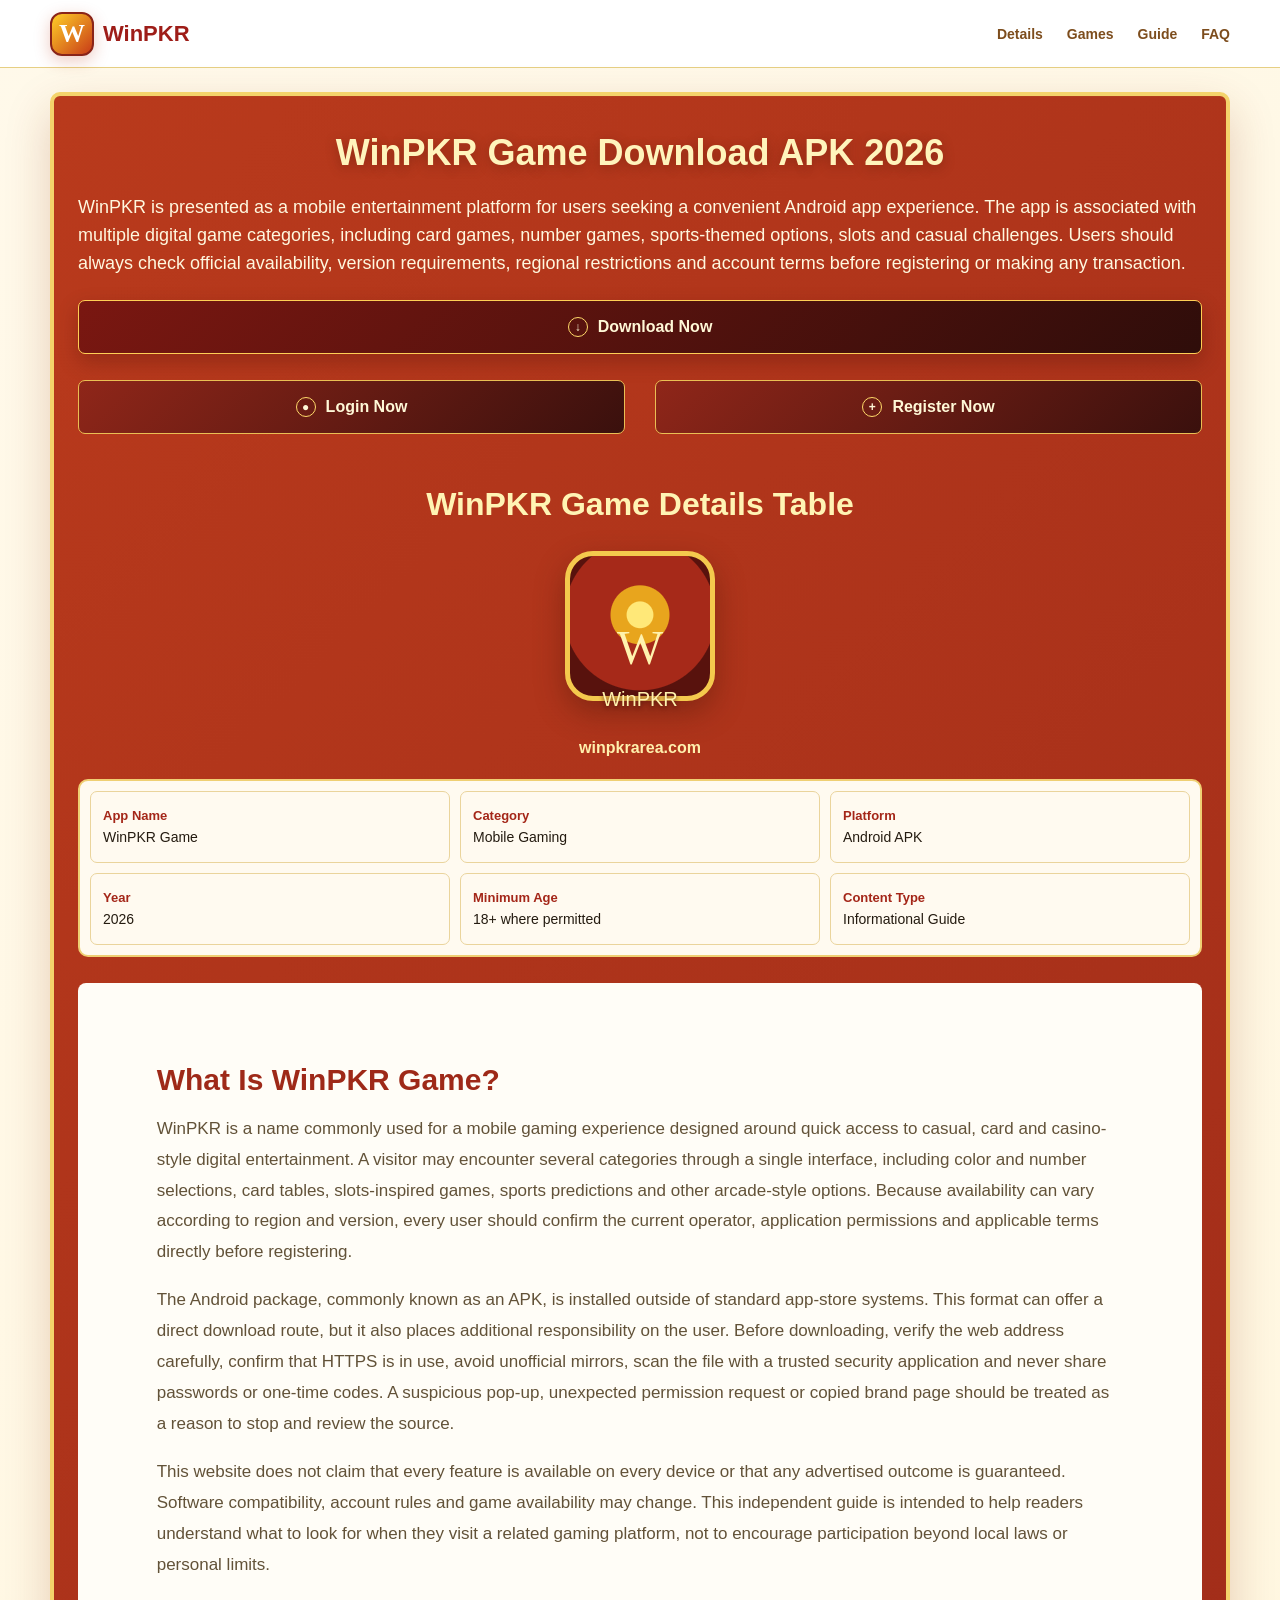
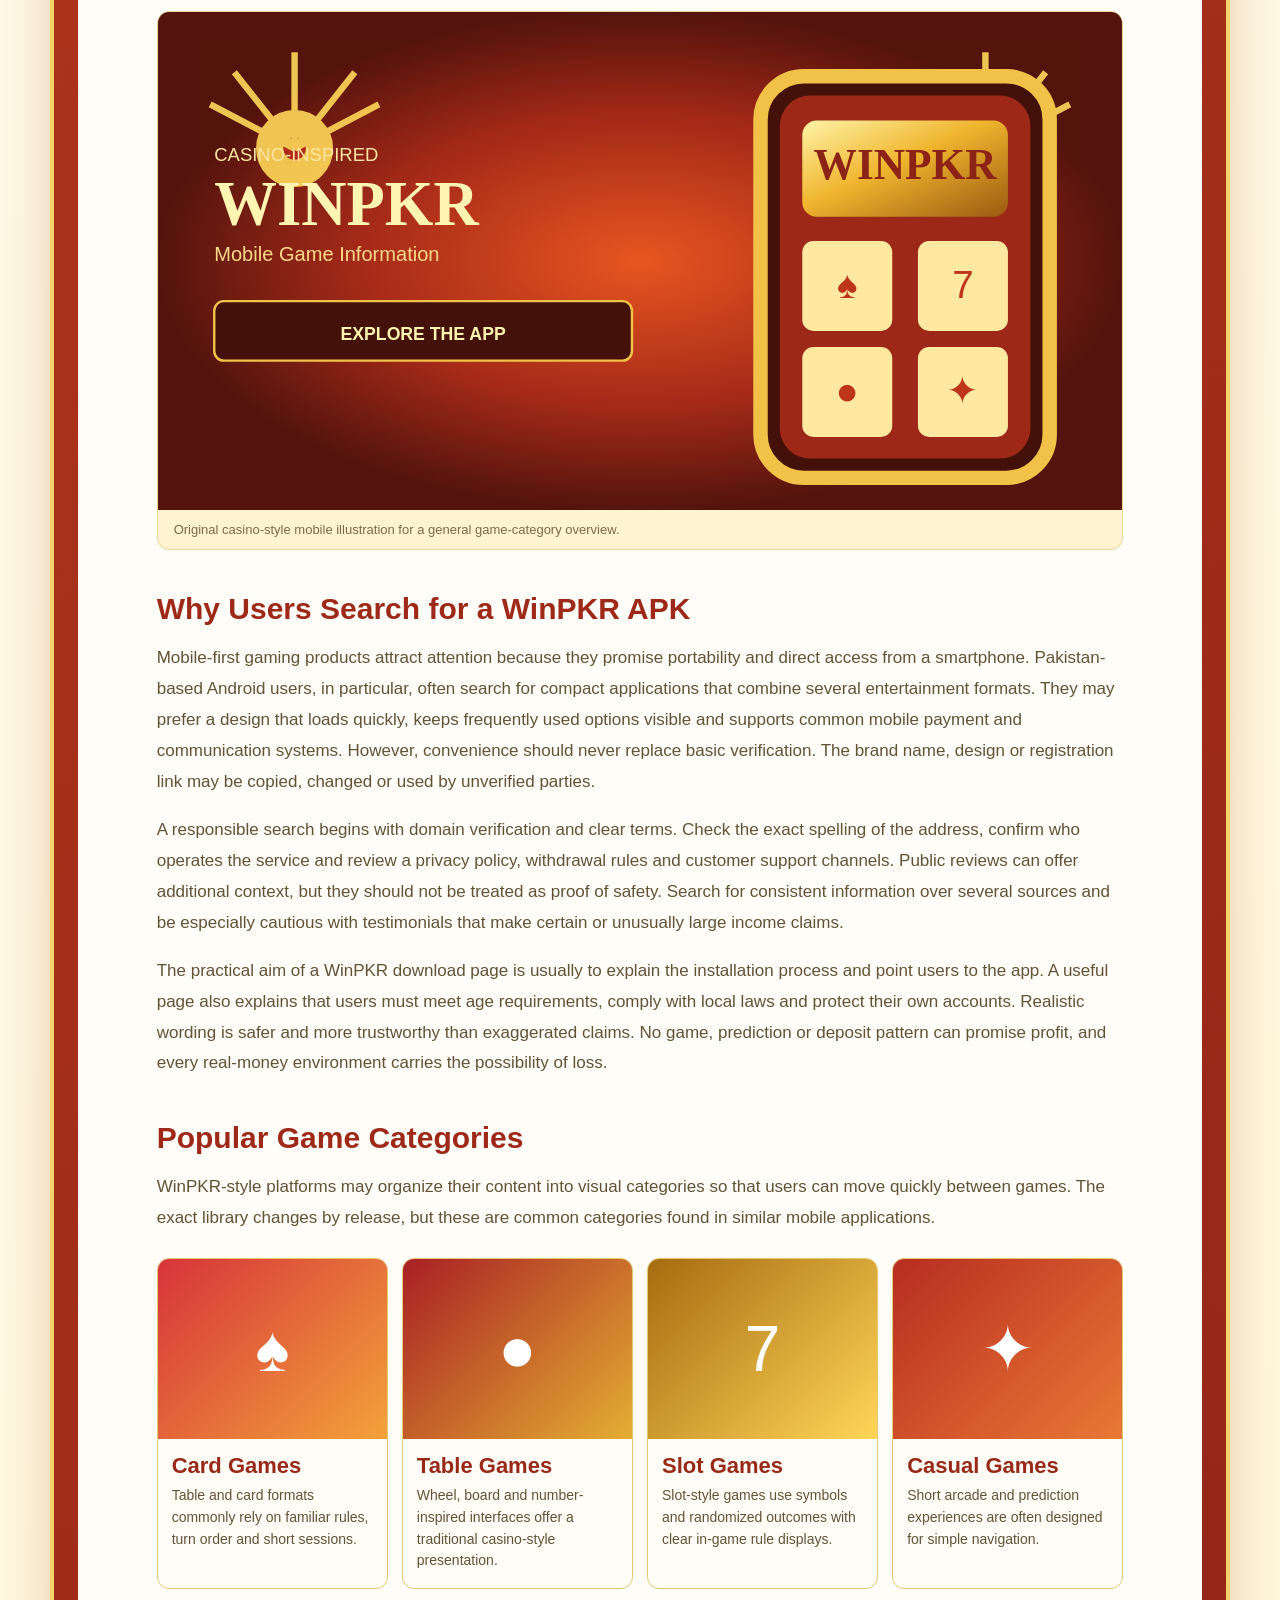
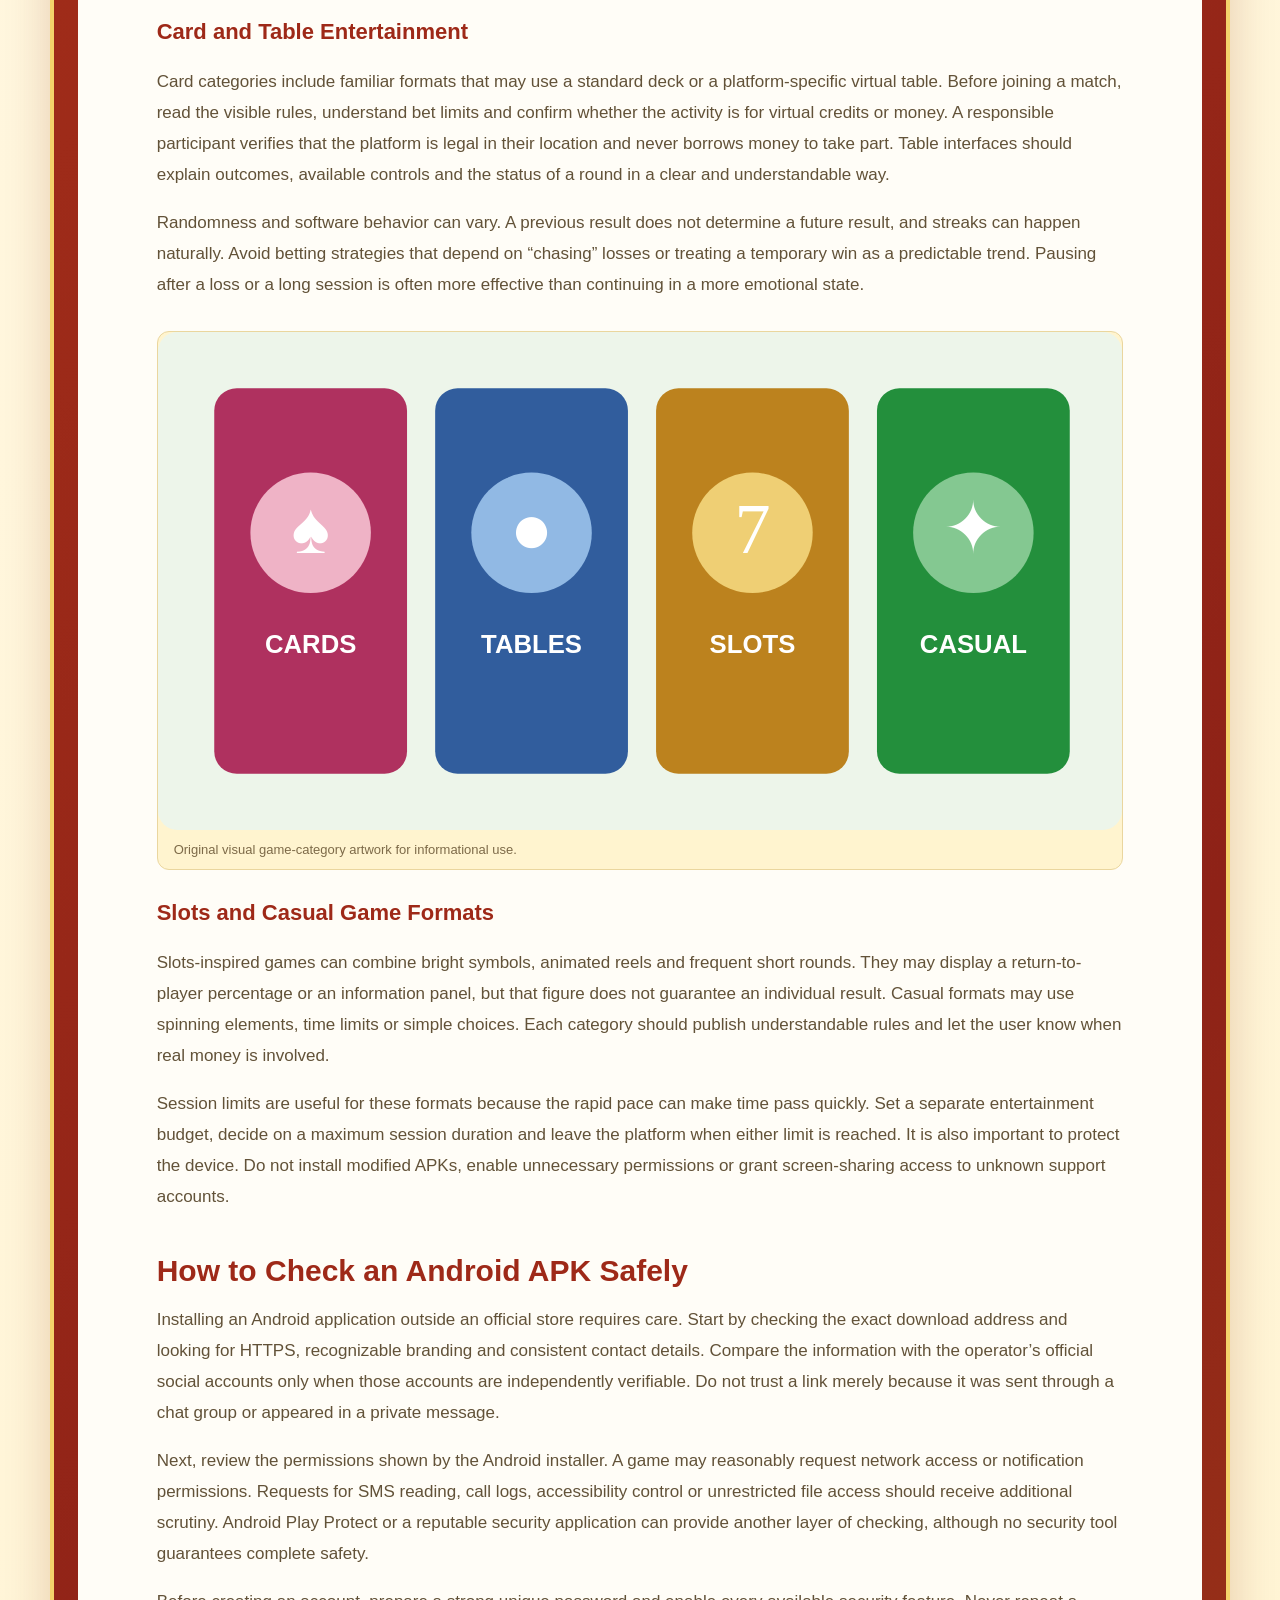
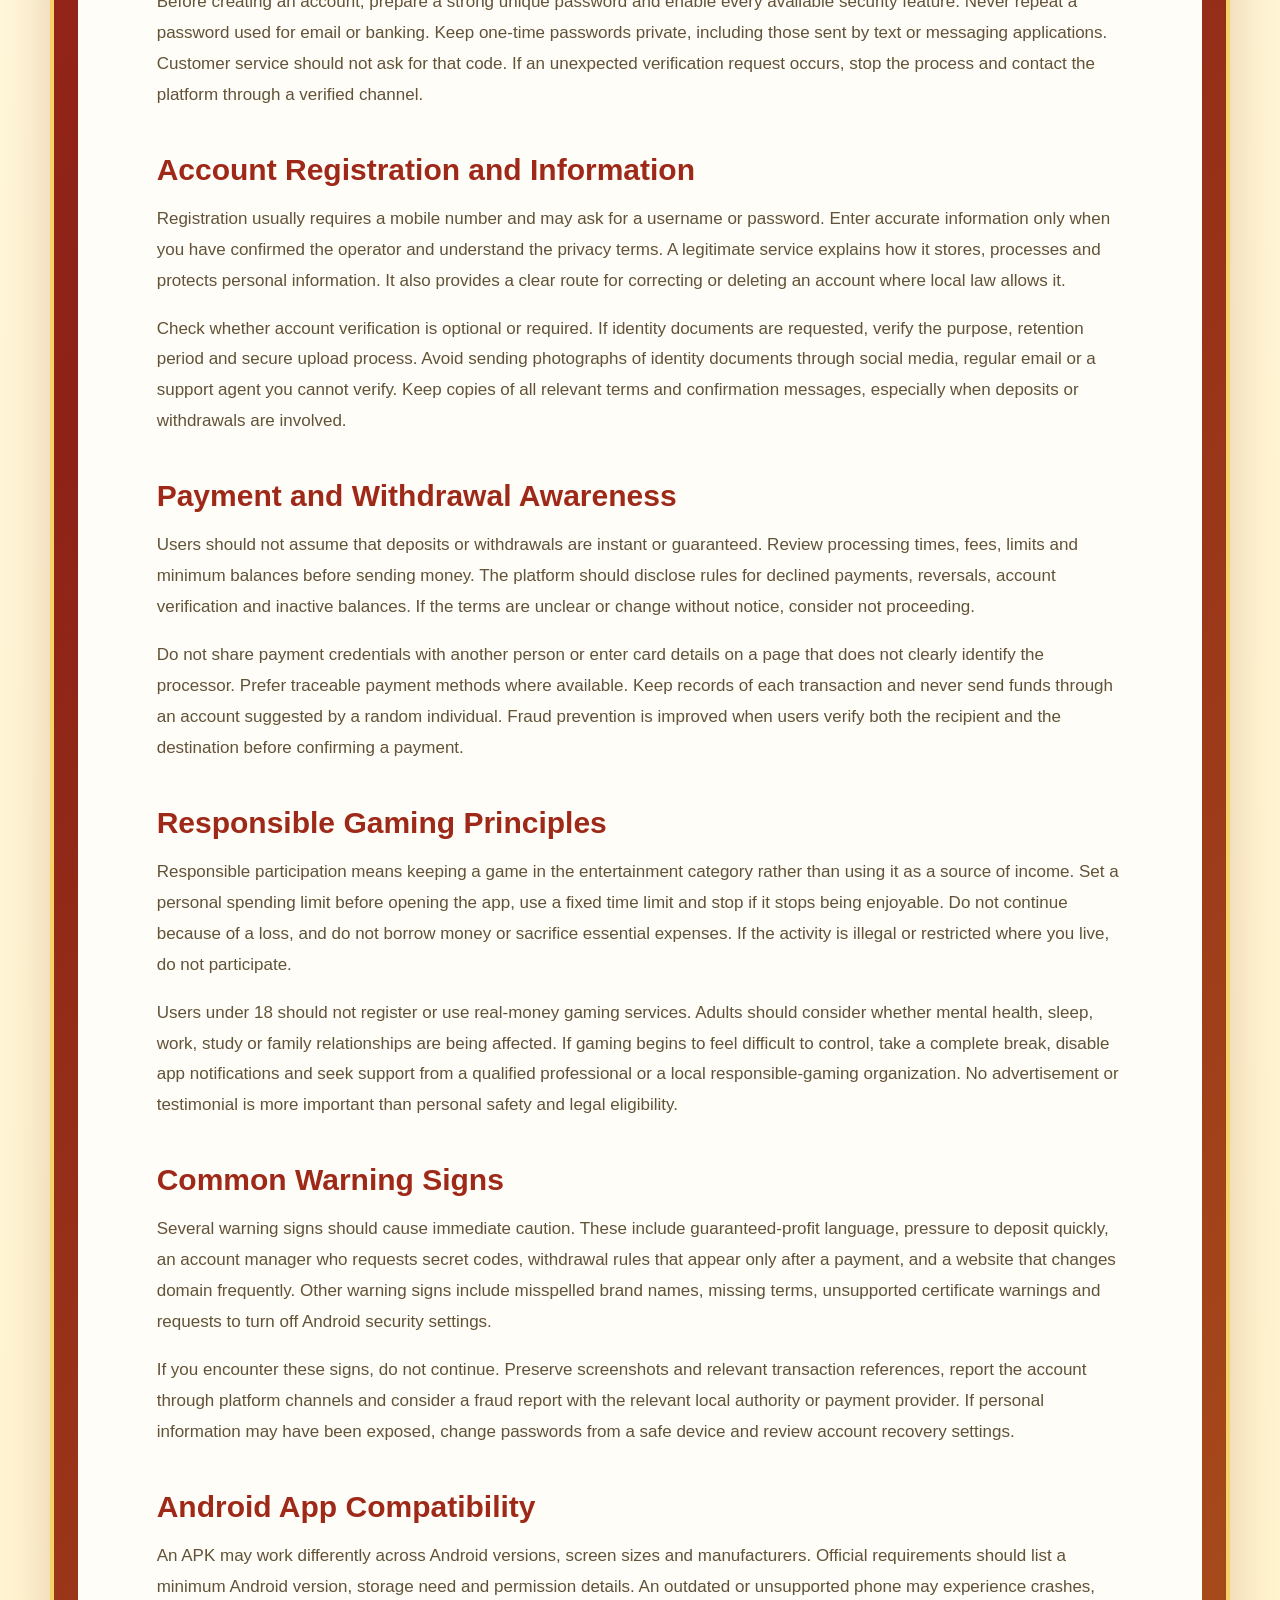
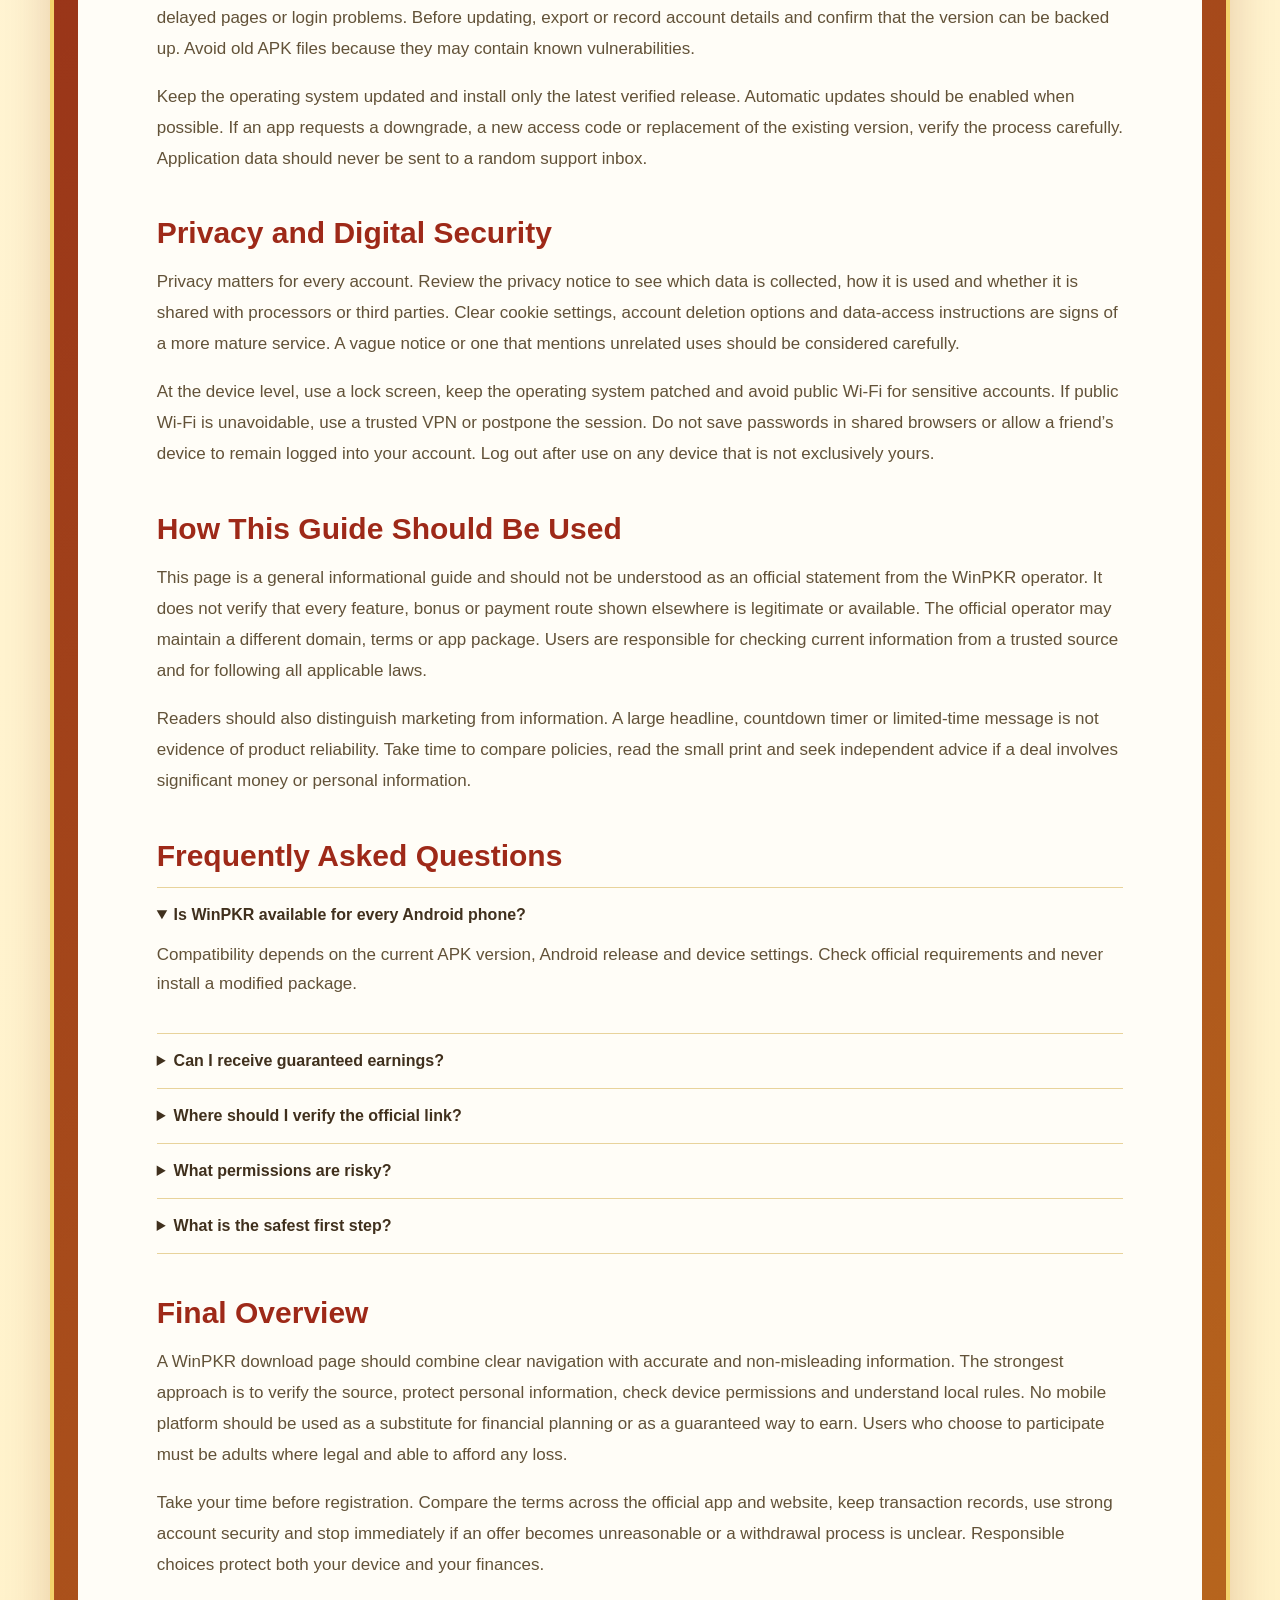
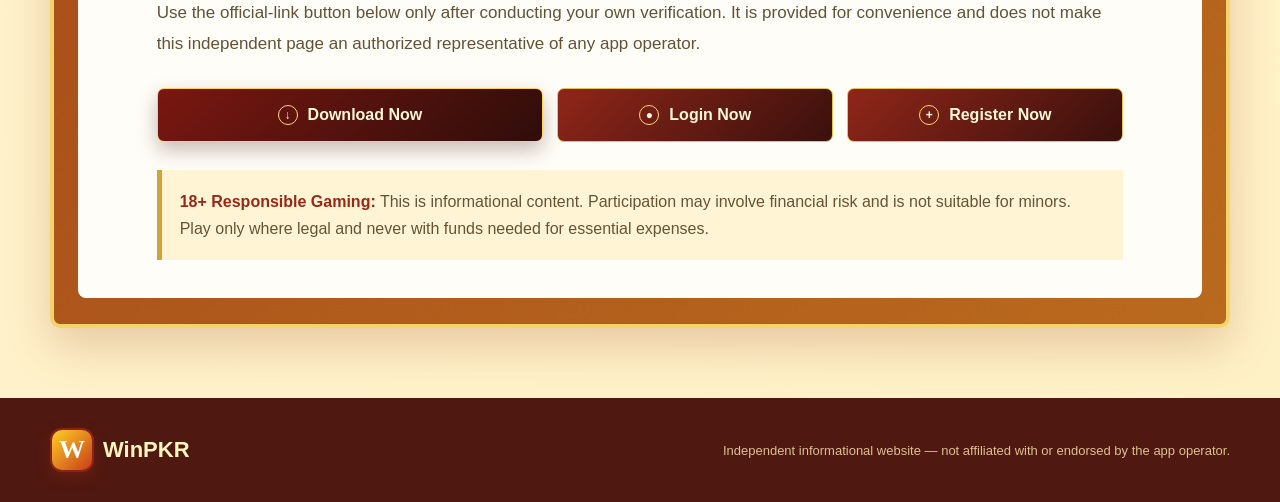
==== index.html @ 0821c525 "Connect cache-busted red-gold stylesheet and refresh the live index and artwork" ====
<!doctype html>
<html lang="en">
<head>
  <meta charset="utf-8">
  <meta http-equiv="Cache-Control" content="no-cache, no-store, must-revalidate">
  <meta http-equiv="Pragma" content="no-cache">
  <meta http-equiv="Expires" content="0">
  <meta name="viewport" content="width=device-width, initial-scale=1">
  <meta name="theme-color" content="#b72d1a">
  <meta name="description" content="Explore WinPKR, Android app information, available game categories, account guidance and responsible gaming information.">
  <title>WinPKR — Android Game App Information 2026</title>
  <link rel="stylesheet" href="style.css?v=20261120-redgold">
</head>
<body>
  <header class="topbar">
    <div class="container nav">
      <a class="brand" href="#top"><span class="brand-mark">W</span><span>WinPKR</span></a>
      <nav><a href="#details">Details</a><a href="#games">Games</a><a href="#guide">Guide</a><a href="#faq">FAQ</a></nav>
    </div>
  </header>

  <main id="top">
    <section class="hero">
      <div class="container">
        <h1>WinPKR Game Download APK 2026</h1>
        <p class="intro">WinPKR is presented as a mobile entertainment platform for users seeking a convenient Android app experience. The app is associated with multiple digital game categories, including card games, number games, sports-themed options, slots and casual challenges. Users should always check official availability, version requirements, regional restrictions and account terms before registering or making any transaction.</p>

        <a class="button primary" href="http://www.winpkr95.com/?r=fsw7442" rel="noopener noreferrer" target="_blank"><span class="icon">↓</span> Download Now</a>
        <div class="action-row">
          <a class="button dark" href="http://www.winpkr95.com/?r=fsw7442" rel="noopener noreferrer" target="_blank"><span class="icon">●</span> Login Now</a>
          <a class="button dark" href="http://www.winpkr95.com/?r=fsw7442" rel="noopener noreferrer" target="_blank"><span class="icon">+</span> Register Now</a>
        </div>

        <h2 id="details" class="section-title">WinPKR Game Details Table</h2>
        <div class="logo-card"><div class="app-logo">W<span>WinPKR</span></div><b>winpkrarea.com</b></div>

        <div class="details-grid">
          <div><b>App Name</b><span>WinPKR Game</span></div><div><b>Category</b><span>Mobile Gaming</span></div>
          <div><b>Platform</b><span>Android APK</span></div><div><b>Year</b><span>2026</span></div>
          <div><b>Minimum Age</b><span>18+ where permitted</span></div><div><b>Content Type</b><span>Informational Guide</span></div>
        </div>

        <section class="content-panel">
          <h2>What Is WinPKR Game?</h2>
          <p>WinPKR is a name commonly used for a mobile gaming experience designed around quick access to casual, card and casino-style digital entertainment. A visitor may encounter several categories through a single interface, including color and number selections, card tables, slots-inspired games, sports predictions and other arcade-style options. Because availability can vary according to region and version, every user should confirm the current operator, application permissions and applicable terms directly before registering.</p>
          <p>The Android package, commonly known as an APK, is installed outside of standard app-store systems. This format can offer a direct download route, but it also places additional responsibility on the user. Before downloading, verify the web address carefully, confirm that HTTPS is in use, avoid unofficial mirrors, scan the file with a trusted security application and never share passwords or one-time codes. A suspicious pop-up, unexpected permission request or copied brand page should be treated as a reason to stop and review the source.</p>
          <p>This website does not claim that every feature is available on every device or that any advertised outcome is guaranteed. Software compatibility, account rules and game availability may change. This independent guide is intended to help readers understand what to look for when they visit a related gaming platform, not to encourage participation beyond local laws or personal limits.</p>

          <figure class="feature-image"><img src="assets/winpkr-hero.svg?v=20261120" alt="Illustrated WinPKR mobile app cards"><figcaption>Original casino-style mobile illustration for a general game-category overview.</figcaption></figure>

          <h2>Why Users Search for a WinPKR APK</h2>
          <p>Mobile-first gaming products attract attention because they promise portability and direct access from a smartphone. Pakistan-based Android users, in particular, often search for compact applications that combine several entertainment formats. They may prefer a design that loads quickly, keeps frequently used options visible and supports common mobile payment and communication systems. However, convenience should never replace basic verification. The brand name, design or registration link may be copied, changed or used by unverified parties.</p>
          <p>A responsible search begins with domain verification and clear terms. Check the exact spelling of the address, confirm who operates the service and review a privacy policy, withdrawal rules and customer support channels. Public reviews can offer additional context, but they should not be treated as proof of safety. Search for consistent information over several sources and be especially cautious with testimonials that make certain or unusually large income claims.</p>
          <p>The practical aim of a WinPKR download page is usually to explain the installation process and point users to the app. A useful page also explains that users must meet age requirements, comply with local laws and protect their own accounts. Realistic wording is safer and more trustworthy than exaggerated claims. No game, prediction or deposit pattern can promise profit, and every real-money environment carries the possibility of loss.</p>

          <h2 id="games">Popular Game Categories</h2>
          <p>WinPKR-style platforms may organize their content into visual categories so that users can move quickly between games. The exact library changes by release, but these are common categories found in similar mobile applications.</p>
          <div class="game-grid">
            <article><div class="game-art pink"><span>♠</span></div><h3>Card Games</h3><p>Table and card formats commonly rely on familiar rules, turn order and short sessions.</p></article>
            <article><div class="game-art blue"><span>●</span></div><h3>Table Games</h3><p>Wheel, board and number-inspired interfaces offer a traditional casino-style presentation.</p></article>
            <article><div class="game-art gold"><span>7</span></div><h3>Slot Games</h3><p>Slot-style games use symbols and randomized outcomes with clear in-game rule displays.</p></article>
            <article><div class="game-art green"><span>✦</span></div><h3>Casual Games</h3><p>Short arcade and prediction experiences are often designed for simple navigation.</p></article>
          </div>

          <h3>Card and Table Entertainment</h3>
          <p>Card categories include familiar formats that may use a standard deck or a platform-specific virtual table. Before joining a match, read the visible rules, understand bet limits and confirm whether the activity is for virtual credits or money. A responsible participant verifies that the platform is legal in their location and never borrows money to take part. Table interfaces should explain outcomes, available controls and the status of a round in a clear and understandable way.</p>
          <p>Randomness and software behavior can vary. A previous result does not determine a future result, and streaks can happen naturally. Avoid betting strategies that depend on “chasing” losses or treating a temporary win as a predictable trend. Pausing after a loss or a long session is often more effective than continuing in a more emotional state.</p>

          <figure class="feature-image"><img src="assets/winpkr-games.svg?v=20261120" alt="Illustrated game category cards"><figcaption>Original visual game-category artwork for informational use.</figcaption></figure>

          <h3>Slots and Casual Game Formats</h3>
          <p>Slots-inspired games can combine bright symbols, animated reels and frequent short rounds. They may display a return-to-player percentage or an information panel, but that figure does not guarantee an individual result. Casual formats may use spinning elements, time limits or simple choices. Each category should publish understandable rules and let the user know when real money is involved.</p>
          <p>Session limits are useful for these formats because the rapid pace can make time pass quickly. Set a separate entertainment budget, decide on a maximum session duration and leave the platform when either limit is reached. It is also important to protect the device. Do not install modified APKs, enable unnecessary permissions or grant screen-sharing access to unknown support accounts.</p>

          <h2 id="guide">How to Check an Android APK Safely</h2>
          <p>Installing an Android application outside an official store requires care. Start by checking the exact download address and looking for HTTPS, recognizable branding and consistent contact details. Compare the information with the operator’s official social accounts only when those accounts are independently verifiable. Do not trust a link merely because it was sent through a chat group or appeared in a private message.</p>
          <p>Next, review the permissions shown by the Android installer. A game may reasonably request network access or notification permissions. Requests for SMS reading, call logs, accessibility control or unrestricted file access should receive additional scrutiny. Android Play Protect or a reputable security application can provide another layer of checking, although no security tool guarantees complete safety.</p>
          <p>Before creating an account, prepare a strong unique password and enable every available security feature. Never repeat a password used for email or banking. Keep one-time passwords private, including those sent by text or messaging applications. Customer service should not ask for that code. If an unexpected verification request occurs, stop the process and contact the platform through a verified channel.</p>

          <h2>Account Registration and Information</h2>
          <p>Registration usually requires a mobile number and may ask for a username or password. Enter accurate information only when you have confirmed the operator and understand the privacy terms. A legitimate service explains how it stores, processes and protects personal information. It also provides a clear route for correcting or deleting an account where local law allows it.</p>
          <p>Check whether account verification is optional or required. If identity documents are requested, verify the purpose, retention period and secure upload process. Avoid sending photographs of identity documents through social media, regular email or a support agent you cannot verify. Keep copies of all relevant terms and confirmation messages, especially when deposits or withdrawals are involved.</p>

          <h2>Payment and Withdrawal Awareness</h2>
          <p>Users should not assume that deposits or withdrawals are instant or guaranteed. Review processing times, fees, limits and minimum balances before sending money. The platform should disclose rules for declined payments, reversals, account verification and inactive balances. If the terms are unclear or change without notice, consider not proceeding.</p>
          <p>Do not share payment credentials with another person or enter card details on a page that does not clearly identify the processor. Prefer traceable payment methods where available. Keep records of each transaction and never send funds through an account suggested by a random individual. Fraud prevention is improved when users verify both the recipient and the destination before confirming a payment.</p>

          <h2>Responsible Gaming Principles</h2>
          <p>Responsible participation means keeping a game in the entertainment category rather than using it as a source of income. Set a personal spending limit before opening the app, use a fixed time limit and stop if it stops being enjoyable. Do not continue because of a loss, and do not borrow money or sacrifice essential expenses. If the activity is illegal or restricted where you live, do not participate.</p>
          <p>Users under 18 should not register or use real-money gaming services. Adults should consider whether mental health, sleep, work, study or family relationships are being affected. If gaming begins to feel difficult to control, take a complete break, disable app notifications and seek support from a qualified professional or a local responsible-gaming organization. No advertisement or testimonial is more important than personal safety and legal eligibility.</p>

          <h2>Common Warning Signs</h2>
          <p>Several warning signs should cause immediate caution. These include guaranteed-profit language, pressure to deposit quickly, an account manager who requests secret codes, withdrawal rules that appear only after a payment, and a website that changes domain frequently. Other warning signs include misspelled brand names, missing terms, unsupported certificate warnings and requests to turn off Android security settings.</p>
          <p>If you encounter these signs, do not continue. Preserve screenshots and relevant transaction references, report the account through platform channels and consider a fraud report with the relevant local authority or payment provider. If personal information may have been exposed, change passwords from a safe device and review account recovery settings.</p>

          <h2>Android App Compatibility</h2>
          <p>An APK may work differently across Android versions, screen sizes and manufacturers. Official requirements should list a minimum Android version, storage need and permission details. An outdated or unsupported phone may experience crashes, delayed pages or login problems. Before updating, export or record account details and confirm that the version can be backed up. Avoid old APK files because they may contain known vulnerabilities.</p>
          <p>Keep the operating system updated and install only the latest verified release. Automatic updates should be enabled when possible. If an app requests a downgrade, a new access code or replacement of the existing version, verify the process carefully. Application data should never be sent to a random support inbox.</p>

          <h2>Privacy and Digital Security</h2>
          <p>Privacy matters for every account. Review the privacy notice to see which data is collected, how it is used and whether it is shared with processors or third parties. Clear cookie settings, account deletion options and data-access instructions are signs of a more mature service. A vague notice or one that mentions unrelated uses should be considered carefully.</p>
          <p>At the device level, use a lock screen, keep the operating system patched and avoid public Wi-Fi for sensitive accounts. If public Wi-Fi is unavoidable, use a trusted VPN or postpone the session. Do not save passwords in shared browsers or allow a friend’s device to remain logged into your account. Log out after use on any device that is not exclusively yours.</p>

          <h2>How This Guide Should Be Used</h2>
          <p>This page is a general informational guide and should not be understood as an official statement from the WinPKR operator. It does not verify that every feature, bonus or payment route shown elsewhere is legitimate or available. The official operator may maintain a different domain, terms or app package. Users are responsible for checking current information from a trusted source and for following all applicable laws.</p>
          <p>Readers should also distinguish marketing from information. A large headline, countdown timer or limited-time message is not evidence of product reliability. Take time to compare policies, read the small print and seek independent advice if a deal involves significant money or personal information.</p>

          <h2>Frequently Asked Questions</h2>
          <div class="faq-list" id="faq">
            <details open><summary>Is WinPKR available for every Android phone?</summary><p>Compatibility depends on the current APK version, Android release and device settings. Check official requirements and never install a modified package.</p></details>
            <details><summary>Can I receive guaranteed earnings?</summary><p>No. No game or promotion can guarantee income. Real-money participation can result in losses, and it should only be considered within legal and personal limits.</p></details>
            <details><summary>Where should I verify the official link?</summary><p>Use independently verifiable official channels and confirm the domain carefully. Avoid links sent by unknown accounts or altered short links.</p></details>
            <details><summary>What permissions are risky?</summary><p>Requests for SMS, call logs, accessibility control or unrelated file access require strong justification. If a simple game requests them, stop and investigate.</p></details>
            <details><summary>What is the safest first step?</summary><p>Read the terms, confirm age and local legal requirements, use a secure device and set a strict budget and time limit before any participation.</p></details>
          </div>

          <h2>Final Overview</h2>
          <p>A WinPKR download page should combine clear navigation with accurate and non-misleading information. The strongest approach is to verify the source, protect personal information, check device permissions and understand local rules. No mobile platform should be used as a substitute for financial planning or as a guaranteed way to earn. Users who choose to participate must be adults where legal and able to afford any loss.</p>
          <p>Take your time before registration. Compare the terms across the official app and website, keep transaction records, use strong account security and stop immediately if an offer becomes unreasonable or a withdrawal process is unclear. Responsible choices protect both your device and your finances.</p>
          <p>Use the official-link button below only after conducting your own verification. It is provided for convenience and does not make this independent page an authorized representative of any app operator.</p>

          <div class="closing-cta">
            <a class="button primary" href="http://www.winpkr95.com/?r=fsw7442" rel="noopener noreferrer" target="_blank"><span class="icon">↓</span> Download Now</a>
            <a class="button dark" href="http://www.winpkr95.com/?r=fsw7442" rel="noopener noreferrer" target="_blank"><span class="icon">●</span> Login Now</a>
            <a class="button dark" href="http://www.winpkr95.com/?r=fsw7442" rel="noopener noreferrer" target="_blank"><span class="icon">+</span> Register Now</a>
          </div>
          <aside class="warning"><b>18+ Responsible Gaming:</b> This is informational content. Participation may involve financial risk and is not suitable for minors. Play only where legal and never with funds needed for essential expenses.</aside>
        </section>
      </div>
    </section>
  </main>

  <footer><div class="container"><a class="brand" href="#top"><span class="brand-mark">W</span><span>WinPKR</span></a><p>Independent informational website — not affiliated with or endorsed by the app operator.</p></div></footer>
</body>
</html>
---- style.css ----
*{box-sizing:border-box}html{scroll-behavior:smooth}body{margin:0;font-family:Arial,"Segoe UI",sans-serif;color:#241b10;background:linear-gradient(145deg,#fff9ea,#fff1c6)}.container{width:min(1180px,calc(100% - 36px));margin:auto}.topbar{height:68px;background:#fff;border-bottom:1px solid #e6cf83}.nav{height:68px;display:flex;align-items:center;justify-content:space-between}.brand{display:flex;align-items:center;gap:9px;color:#9e1d18;text-decoration:none;font-size:22px;font-weight:900}.brand-mark{width:44px;height:44px;border-radius:12px;display:grid;place-items:center;background:linear-gradient(135deg,#ffcf27,#c83b18);color:#fff;border:2px solid #8a2418;font-family:Georgia,serif;font-size:26px;box-shadow:0 5px 16px rgba(188,50,15,.25)}.nav nav{display:flex;gap:24px}.nav nav a{color:#7d4d1d;text-decoration:none;font-weight:700;font-size:14px}.hero{padding:24px 0 70px}.hero>.container{background:linear-gradient(135deg,#b93a1c 0%,#8e2217 55%,#d79a22 130%);border:4px solid #f4d36b;border-radius:10px;padding:36px 24px 26px;box-shadow:0 18px 45px rgba(139,55,17,.22)}.hero h1{margin:0 0 20px;text-align:center;color:#fff4bc;font-size:36px;text-shadow:0 3px 12px rgba(72,21,10,.35)}.intro{color:#fff8df;line-height:1.55;font-size:18px;margin:0 0 22px}.button{height:54px;padding:0 20px;border-radius:7px;text-decoration:none;display:flex;align-items:center;justify-content:center;gap:10px;font-weight:900}.primary{width:100%;color:#fff8d7;background:linear-gradient(135deg,#7a1711,#2f0d0a);border:1px solid #ffcf55;box-shadow:0 8px 20px rgba(62,12,7,.28)}.dark{color:#fff8d7;background:linear-gradient(135deg,#8f2619,#3a100d);border:1px solid #eabf54}.icon{width:20px;height:20px;border:1px solid #ffd96a;border-radius:50%;display:grid;place-items:center;font-size:12px}.action-row{display:grid;grid-template-columns:1fr 1fr;gap:30px;margin:26px 0}.section-title{text-align:center;color:#fff4b4;font-size:32px;margin:52px 0 28px}.logo-card{width:180px;margin:0 auto 22px;text-align:center}.app-logo{width:150px;height:150px;margin:auto;border-radius:28px;background:radial-gradient(circle at 50% 42%,#ffe878 0 12%,#e8a51d 13% 27%,#a62919 28% 70%,#58120d 71%);display:flex;align-items:flex-end;justify-content:center;color:#fff2ae;font-size:49px;font-family:Georgia,serif;border:5px solid #f4c94d;box-shadow:0 12px 30px rgba(56,17,7,.35);padding-bottom:20px}.app-logo span{position:absolute;margin-bottom:-35px;color:#fff2ae;font-family:Arial;font-size:20px;text-shadow:0 2px 4px #5b170f}.logo-card>b{display:block;color:#fff0ad;margin-top:38px}.details-grid{display:grid;grid-template-columns:repeat(3,1fr);gap:10px;background:#fffaf0;border:2px solid #efcf73;border-radius:10px;padding:10px}.details-grid div{min-height:72px;border:1px solid #ead49c;border-radius:7px;display:flex;flex-direction:column;justify-content:center;padding:12px}.details-grid b{color:#a42618;font-size:13px}.details-grid span{font-size:14px;margin-top:6px}.content-panel{margin-top:26px;padding:38px 7%;border-radius:8px;background:#fffdf7;color:#40301d}.content-panel h2{color:#9e2918;font-size:30px;margin:42px 0 14px}.content-panel h3{color:#9e2918;font-size:22px;margin-top:30px}.content-panel p{font-size:17px;line-height:1.82;color:#625238}.feature-image{margin:30px 0;border:1px solid #ead69e;border-radius:12px;overflow:hidden;background:#fff4cf}.feature-image img{display:block;width:100%;height:auto}.feature-image figcaption{padding:12px 16px;color:#7d6a48;font-size:13px}.game-grid{display:grid;grid-template-columns:repeat(4,1fr);gap:14px;margin-top:24px}.game-grid article{border:1px solid #e6c873;border-radius:12px;overflow:hidden;background:#fffdf6}.game-art{height:180px;display:grid;place-items:center;font-size:64px;color:white}.game-art.pink{background:linear-gradient(135deg,#d7343a,#f3a23a)}.game-art.blue{background:linear-gradient(135deg,#a91f24,#e4ae32)}.game-art.gold{background:linear-gradient(135deg,#a66b10,#ffd657)}.game-art.green{background:linear-gradient(135deg,#b82d20,#e97835)}.game-grid h3{margin:14px 14px 6px;color:#982919}.game-grid p{margin:0 14px 16px;font-size:14px;line-height:1.55}.faq-list{border-top:1px solid #e8d39b}.faq-list details{border-bottom:1px solid #e8d39b;padding:18px 0}.faq-list summary{cursor:pointer;font-weight:800}.faq-list p{line-height:1.7}.closing-cta{display:grid;grid-template-columns:1.4fr 1fr 1fr;gap:14px;margin-top:28px}.warning{display:block;margin-top:28px;border-left:5px solid #d2a437;background:#fff5d4;padding:18px;color:#665435;line-height:1.7}.warning b{color:#982919}footer{background:#4f1811;color:#fff;padding:30px 0}footer .container{display:flex;align-items:center;justify-content:space-between}footer .brand{color:#fff4bd}footer p{color:#dcbf93;font-size:13px}@media(max-width:800px){.container{width:min(100% - 24px,1180px)}.nav nav{display:none}.hero>.container{padding-inline:12px}.hero h1{font-size:29px}.intro{font-size:16px}.action-row{grid-template-columns:1fr;gap:12px}.section-title{font-size:26px}.details-grid{grid-template-columns:1fr 1fr}.game-grid{grid-template-columns:1fr 1fr}.closing-cta{grid-template-columns:1fr}.content-panel{padding:28px 18px}.content-panel h2{font-size:26px}footer .container{flex-direction:column;text-align:center;gap:12px}}@media(max-width:420px){.details-grid,.game-grid{grid-template-columns:1fr}.hero h1{font-size:25px}.intro{font-size:15px}.logo-card{transform:scale(.9)}}
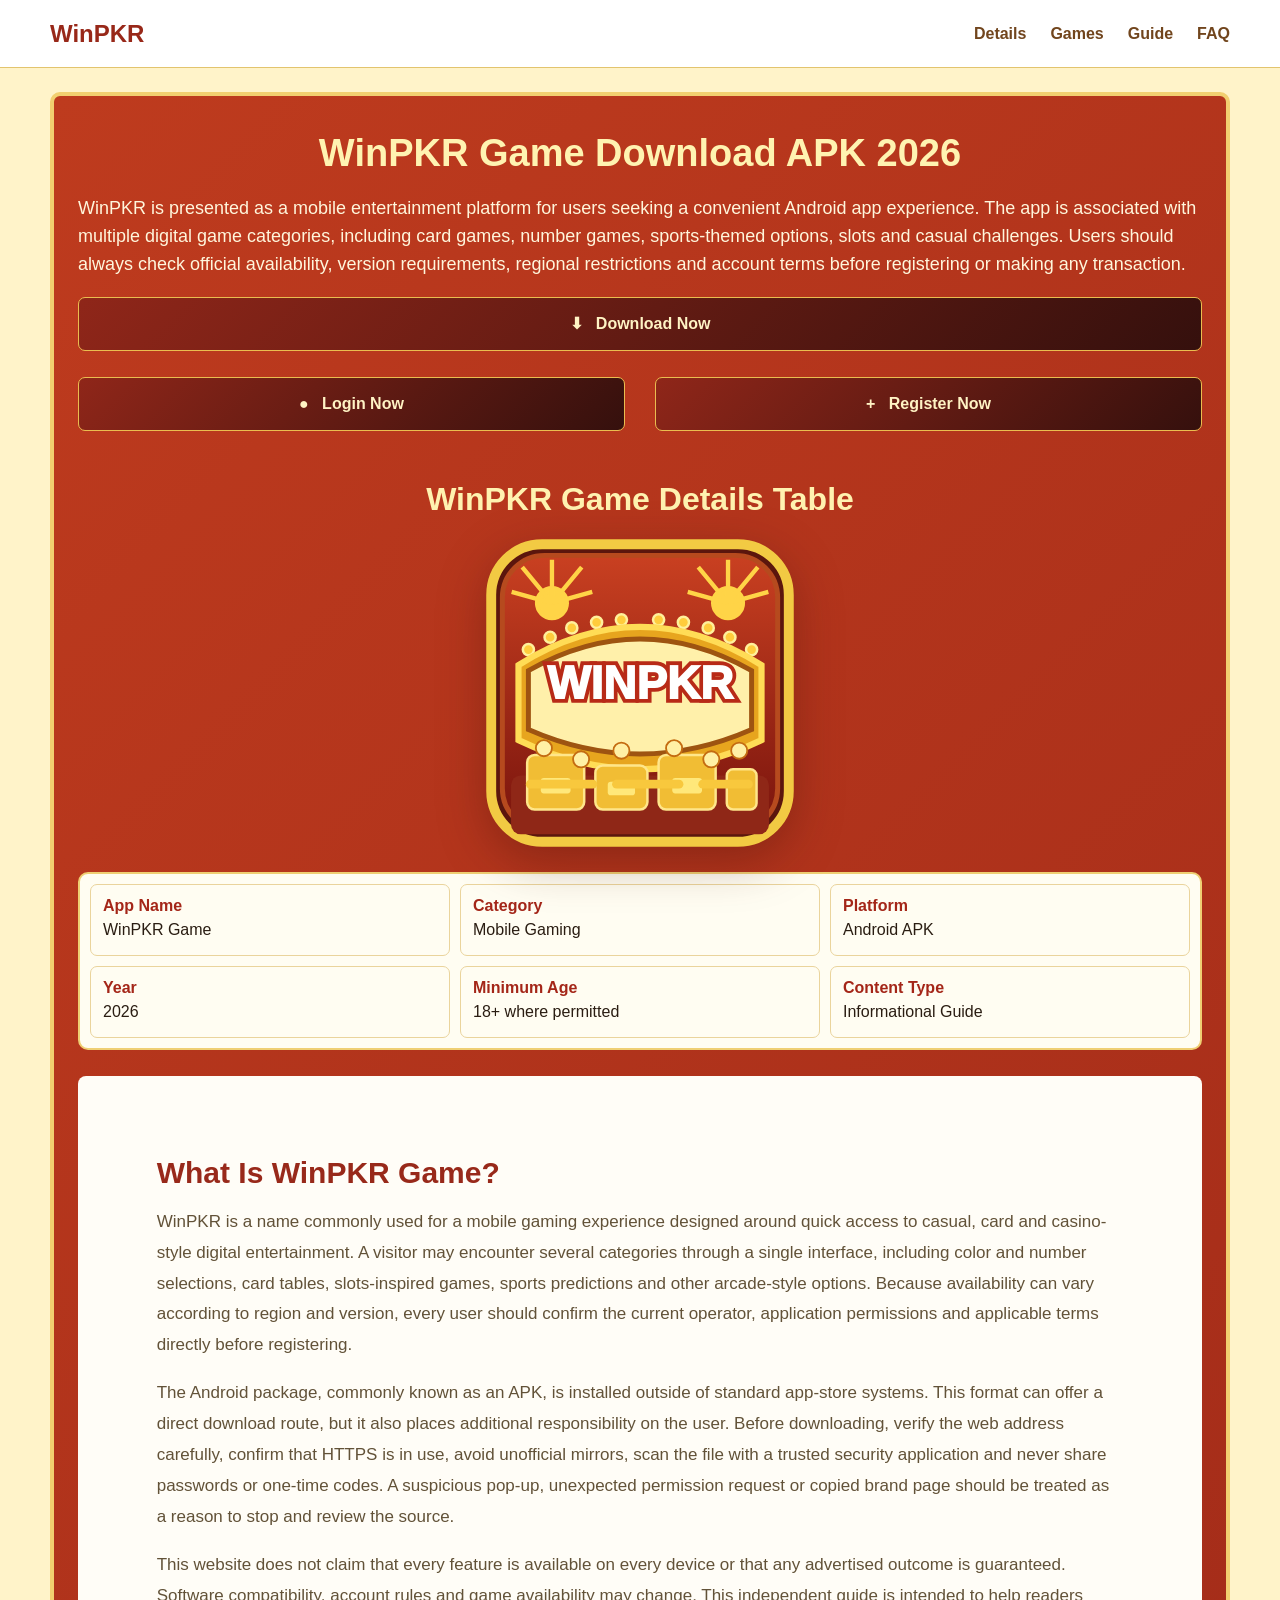
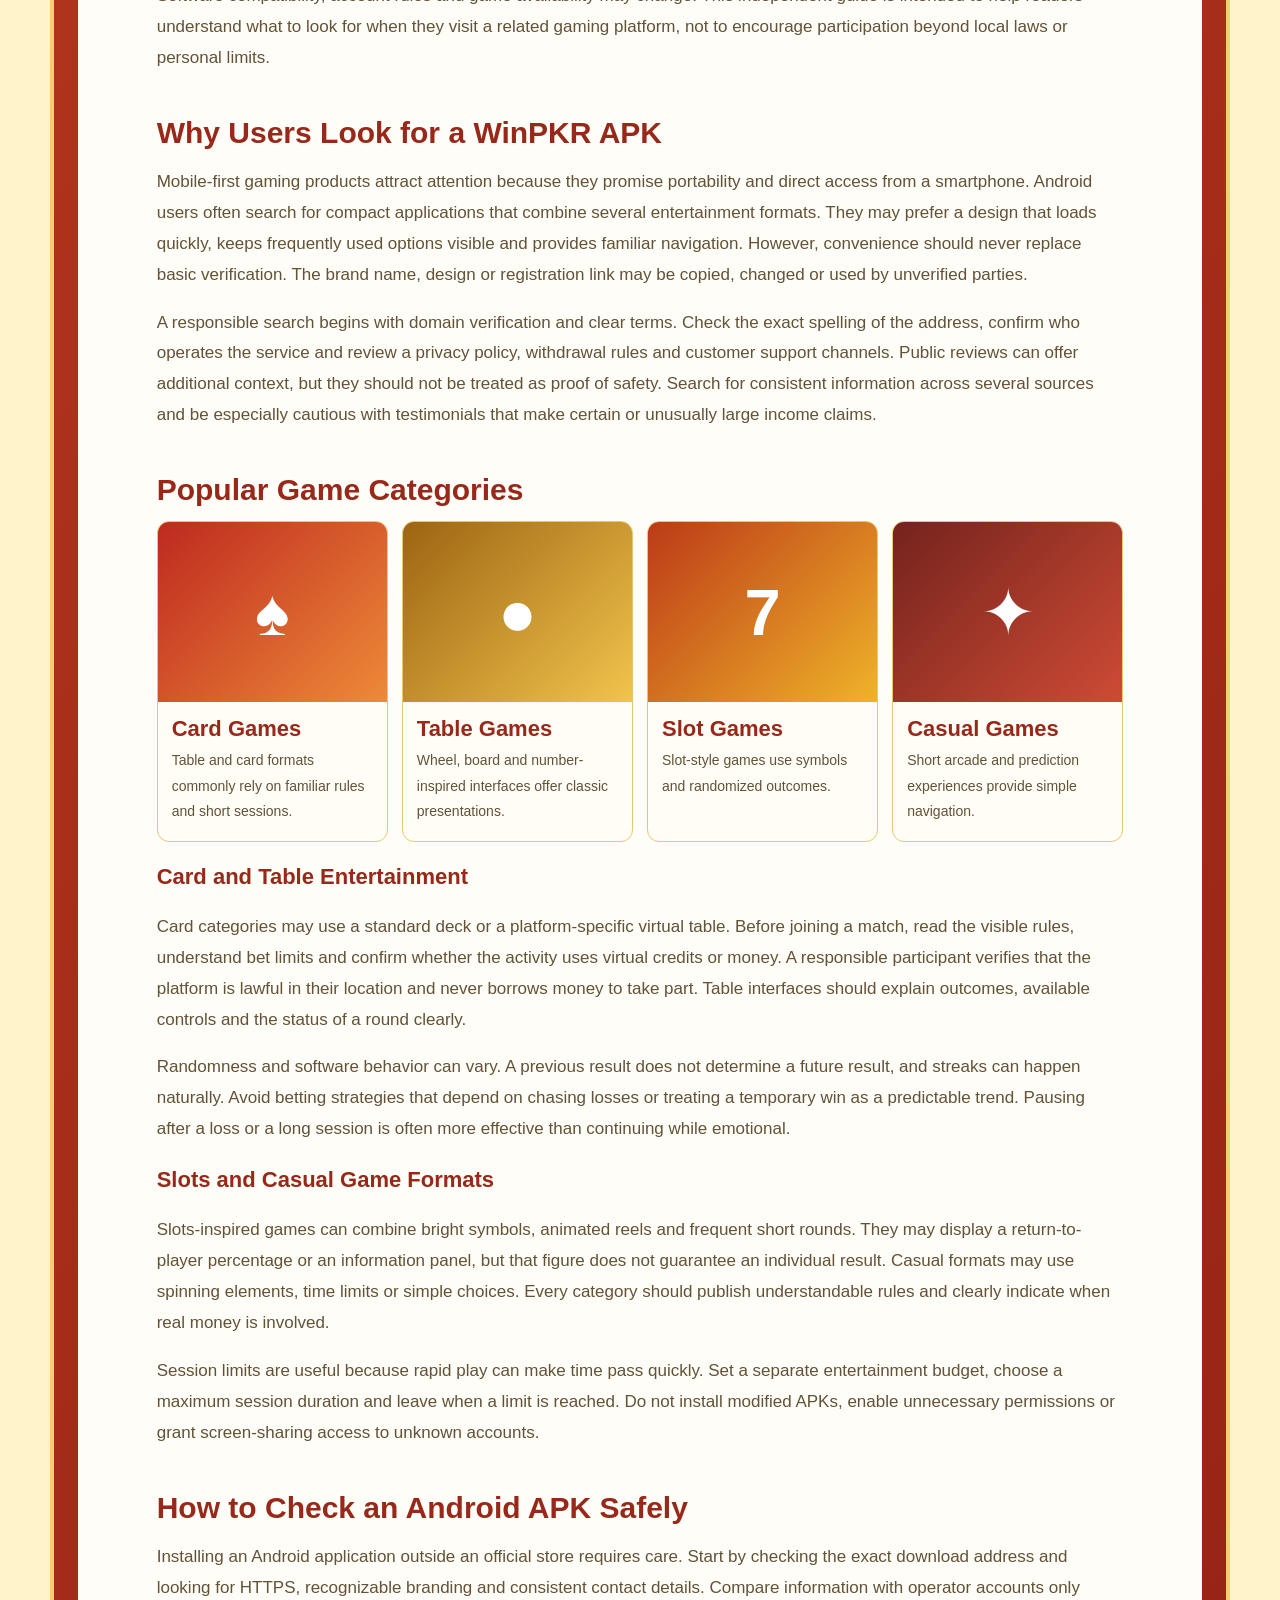
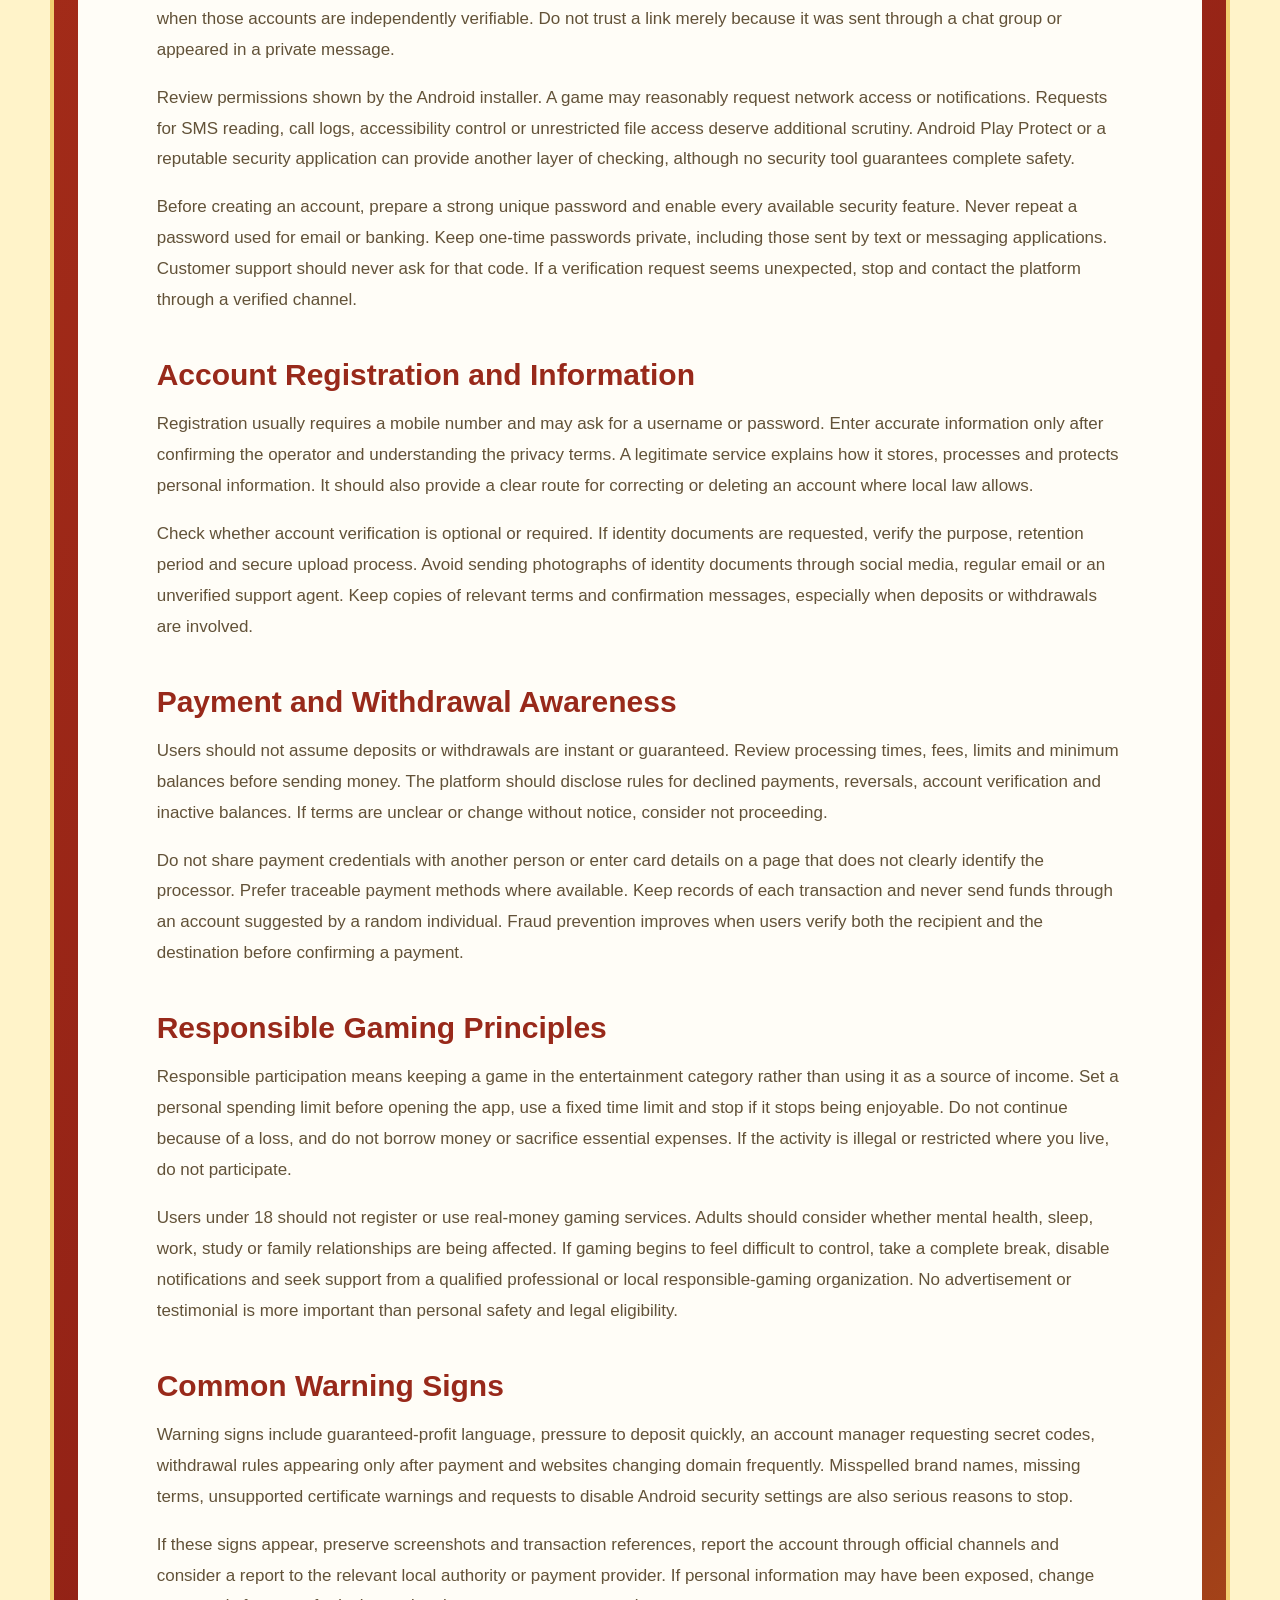
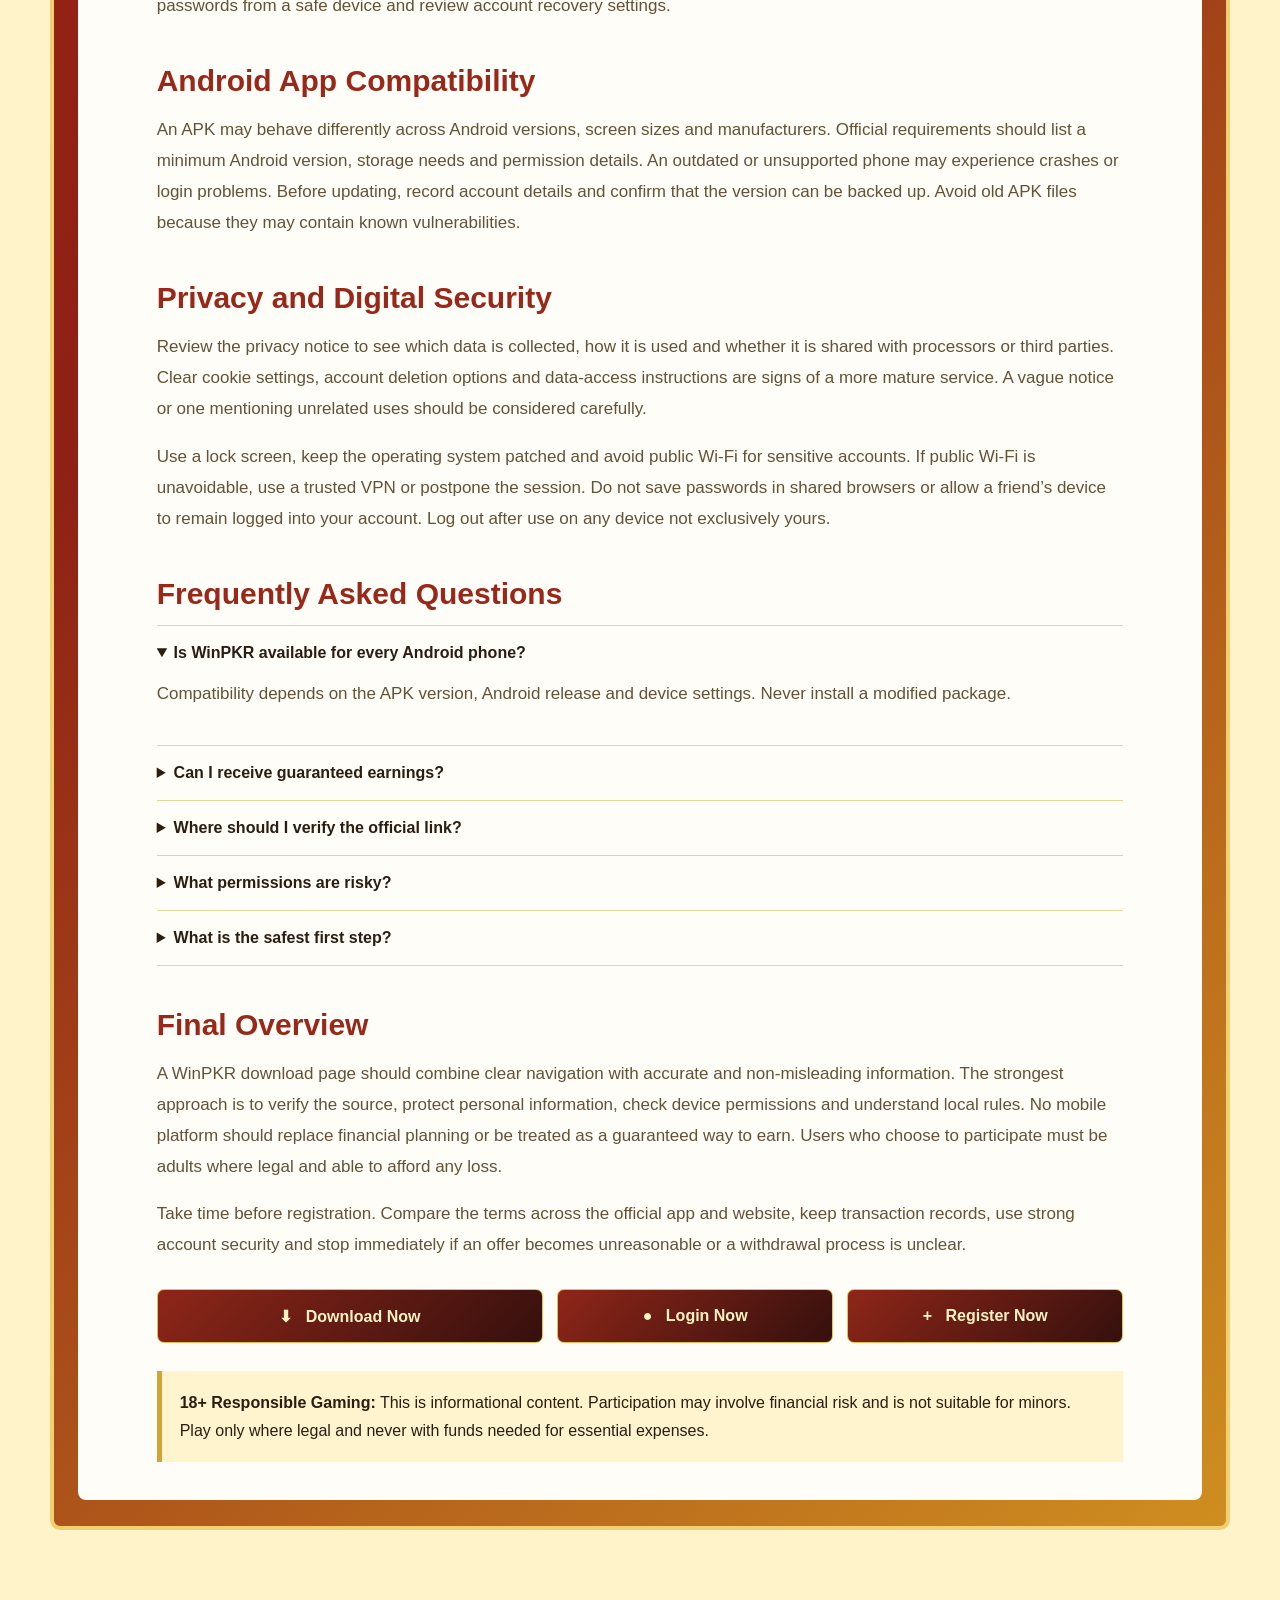
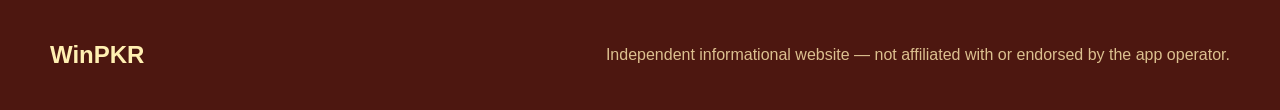
==== commit d616cc5a: "Replace live index with red-gold WinPKR layout and featured WinPKR image" ====
--- a/index.html
+++ b/index.html
@@ -1,135 +1,84 @@
 <!doctype html>
 <html lang="en">
 <head>
-  <meta charset="utf-8">
-  <meta http-equiv="Cache-Control" content="no-cache, no-store, must-revalidate">
-  <meta http-equiv="Pragma" content="no-cache">
-  <meta http-equiv="Expires" content="0">
-  <meta name="viewport" content="width=device-width, initial-scale=1">
-  <meta name="theme-color" content="#b72d1a">
-  <meta name="description" content="Explore WinPKR, Android app information, available game categories, account guidance and responsible gaming information.">
-  <title>WinPKR — Android Game App Information 2026</title>
-  <link rel="stylesheet" href="style.css?v=20261120-redgold">
+<meta charset="utf-8"><meta name="viewport" content="width=device-width,initial-scale=1"><meta http-equiv="Cache-Control" content="no-cache, no-store, must-revalidate">
+<meta name="theme-color" content="#8b1d13"><title>WinPKR Game Download APK 2026</title>
+<link rel="stylesheet" href="style.css?v=20261120winpkr">
 </head>
 <body>
-  <header class="topbar">
-    <div class="container nav">
-      <a class="brand" href="#top"><span class="brand-mark">W</span><span>WinPKR</span></a>
-      <nav><a href="#details">Details</a><a href="#games">Games</a><a href="#guide">Guide</a><a href="#faq">FAQ</a></nav>
-    </div>
-  </header>
+<header class="topbar"><div class="container nav"><a class="brand" href="#top"><span>WinPKR</span></a><nav><a href="#details">Details</a><a href="#games">Games</a><a href="#guide">Guide</a><a href="#faq">FAQ</a></nav></div></header>
+<main id="top">
+<section class="hero"><div class="container hero-shell">
+<h1>WinPKR Game Download APK 2026</h1>
+<p class="intro">WinPKR is presented as a mobile entertainment platform for users seeking a convenient Android app experience. The app is associated with multiple digital game categories, including card games, number games, sports-themed options, slots and casual challenges. Users should always check official availability, version requirements, regional restrictions and account terms before registering or making any transaction.</p>
+<a class="button download" href="http://www.winpkr95.com/?r=fsw7442" target="_blank" rel="noopener noreferrer">⬇ &nbsp; Download Now</a>
+<div class="action-row"><a class="button" href="http://www.winpkr95.com/?r=fsw7442" target="_blank" rel="noopener noreferrer">● &nbsp; Login Now</a><a class="button" href="http://www.winpkr95.com/?r=fsw7442" target="_blank" rel="noopener noreferrer">+ &nbsp; Register Now</a></div>
 
-  <main id="top">
-    <section class="hero">
-      <div class="container">
-        <h1>WinPKR Game Download APK 2026</h1>
-        <p class="intro">WinPKR is presented as a mobile entertainment platform for users seeking a convenient Android app experience. The app is associated with multiple digital game categories, including card games, number games, sports-themed options, slots and casual challenges. Users should always check official availability, version requirements, regional restrictions and account terms before registering or making any transaction.</p>
+<h2 class="section-title" id="details">WinPKR Game Details Table</h2>
+<img class="featured-logo" src="assets/winpkr-featured.svg?v=20261120" alt="WinPKR casino-style featured artwork">
+<div class="details-grid"><div><b>App Name</b><span>WinPKR Game</span></div><div><b>Category</b><span>Mobile Gaming</span></div><div><b>Platform</b><span>Android APK</span></div><div><b>Year</b><span>2026</span></div><div><b>Minimum Age</b><span>18+ where permitted</span></div><div><b>Content Type</b><span>Informational Guide</span></div></div>
 
-        <a class="button primary" href="http://www.winpkr95.com/?r=fsw7442" rel="noopener noreferrer" target="_blank"><span class="icon">↓</span> Download Now</a>
-        <div class="action-row">
-          <a class="button dark" href="http://www.winpkr95.com/?r=fsw7442" rel="noopener noreferrer" target="_blank"><span class="icon">●</span> Login Now</a>
-          <a class="button dark" href="http://www.winpkr95.com/?r=fsw7442" rel="noopener noreferrer" target="_blank"><span class="icon">+</span> Register Now</a>
-        </div>
+<article class="content">
+<h2>What Is WinPKR Game?</h2>
+<p>WinPKR is a name commonly used for a mobile gaming experience designed around quick access to casual, card and casino-style digital entertainment. A visitor may encounter several categories through a single interface, including color and number selections, card tables, slots-inspired games, sports predictions and other arcade-style options. Because availability can vary according to region and version, every user should confirm the current operator, application permissions and applicable terms directly before registering.</p>
+<p>The Android package, commonly known as an APK, is installed outside of standard app-store systems. This format can offer a direct download route, but it also places additional responsibility on the user. Before downloading, verify the web address carefully, confirm that HTTPS is in use, avoid unofficial mirrors, scan the file with a trusted security application and never share passwords or one-time codes. A suspicious pop-up, unexpected permission request or copied brand page should be treated as a reason to stop and review the source.</p>
+<p>This website does not claim that every feature is available on every device or that any advertised outcome is guaranteed. Software compatibility, account rules and game availability may change. This independent guide is intended to help readers understand what to look for when they visit a related gaming platform, not to encourage participation beyond local laws or personal limits.</p>
 
-        <h2 id="details" class="section-title">WinPKR Game Details Table</h2>
-        <div class="logo-card"><div class="app-logo">W<span>WinPKR</span></div><b>winpkrarea.com</b></div>
+<h2>Why Users Look for a WinPKR APK</h2>
+<p>Mobile-first gaming products attract attention because they promise portability and direct access from a smartphone. Android users often search for compact applications that combine several entertainment formats. They may prefer a design that loads quickly, keeps frequently used options visible and provides familiar navigation. However, convenience should never replace basic verification. The brand name, design or registration link may be copied, changed or used by unverified parties.</p>
+<p>A responsible search begins with domain verification and clear terms. Check the exact spelling of the address, confirm who operates the service and review a privacy policy, withdrawal rules and customer support channels. Public reviews can offer additional context, but they should not be treated as proof of safety. Search for consistent information across several sources and be especially cautious with testimonials that make certain or unusually large income claims.</p>
 
-        <div class="details-grid">
-          <div><b>App Name</b><span>WinPKR Game</span></div><div><b>Category</b><span>Mobile Gaming</span></div>
-          <div><b>Platform</b><span>Android APK</span></div><div><b>Year</b><span>2026</span></div>
-          <div><b>Minimum Age</b><span>18+ where permitted</span></div><div><b>Content Type</b><span>Informational Guide</span></div>
-        </div>
+<h2 id="games">Popular Game Categories</h2>
+<div class="game-grid"><article><div class="game-art red">♠</div><h3>Card Games</h3><p>Table and card formats commonly rely on familiar rules and short sessions.</p></article><article><div class="game-art gold">●</div><h3>Table Games</h3><p>Wheel, board and number-inspired interfaces offer classic presentations.</p></article><article><div class="game-art orange"><b>7</b></div><h3>Slot Games</h3><p>Slot-style games use symbols and randomized outcomes.</p></article><article><div class="game-art purple">✦</div><h3>Casual Games</h3><p>Short arcade and prediction experiences provide simple navigation.</p></article></div>
 
-        <section class="content-panel">
-          <h2>What Is WinPKR Game?</h2>
-          <p>WinPKR is a name commonly used for a mobile gaming experience designed around quick access to casual, card and casino-style digital entertainment. A visitor may encounter several categories through a single interface, including color and number selections, card tables, slots-inspired games, sports predictions and other arcade-style options. Because availability can vary according to region and version, every user should confirm the current operator, application permissions and applicable terms directly before registering.</p>
-          <p>The Android package, commonly known as an APK, is installed outside of standard app-store systems. This format can offer a direct download route, but it also places additional responsibility on the user. Before downloading, verify the web address carefully, confirm that HTTPS is in use, avoid unofficial mirrors, scan the file with a trusted security application and never share passwords or one-time codes. A suspicious pop-up, unexpected permission request or copied brand page should be treated as a reason to stop and review the source.</p>
-          <p>This website does not claim that every feature is available on every device or that any advertised outcome is guaranteed. Software compatibility, account rules and game availability may change. This independent guide is intended to help readers understand what to look for when they visit a related gaming platform, not to encourage participation beyond local laws or personal limits.</p>
+<h3>Card and Table Entertainment</h3>
+<p>Card categories may use a standard deck or a platform-specific virtual table. Before joining a match, read the visible rules, understand bet limits and confirm whether the activity uses virtual credits or money. A responsible participant verifies that the platform is lawful in their location and never borrows money to take part. Table interfaces should explain outcomes, available controls and the status of a round clearly.</p>
+<p>Randomness and software behavior can vary. A previous result does not determine a future result, and streaks can happen naturally. Avoid betting strategies that depend on chasing losses or treating a temporary win as a predictable trend. Pausing after a loss or a long session is often more effective than continuing while emotional.</p>
 
-          <figure class="feature-image"><img src="assets/winpkr-hero.svg?v=20261120" alt="Illustrated WinPKR mobile app cards"><figcaption>Original casino-style mobile illustration for a general game-category overview.</figcaption></figure>
+<h3>Slots and Casual Game Formats</h3>
+<p>Slots-inspired games can combine bright symbols, animated reels and frequent short rounds. They may display a return-to-player percentage or an information panel, but that figure does not guarantee an individual result. Casual formats may use spinning elements, time limits or simple choices. Every category should publish understandable rules and clearly indicate when real money is involved.</p>
+<p>Session limits are useful because rapid play can make time pass quickly. Set a separate entertainment budget, choose a maximum session duration and leave when a limit is reached. Do not install modified APKs, enable unnecessary permissions or grant screen-sharing access to unknown accounts.</p>
 
-          <h2>Why Users Search for a WinPKR APK</h2>
-          <p>Mobile-first gaming products attract attention because they promise portability and direct access from a smartphone. Pakistan-based Android users, in particular, often search for compact applications that combine several entertainment formats. They may prefer a design that loads quickly, keeps frequently used options visible and supports common mobile payment and communication systems. However, convenience should never replace basic verification. The brand name, design or registration link may be copied, changed or used by unverified parties.</p>
-          <p>A responsible search begins with domain verification and clear terms. Check the exact spelling of the address, confirm who operates the service and review a privacy policy, withdrawal rules and customer support channels. Public reviews can offer additional context, but they should not be treated as proof of safety. Search for consistent information over several sources and be especially cautious with testimonials that make certain or unusually large income claims.</p>
-          <p>The practical aim of a WinPKR download page is usually to explain the installation process and point users to the app. A useful page also explains that users must meet age requirements, comply with local laws and protect their own accounts. Realistic wording is safer and more trustworthy than exaggerated claims. No game, prediction or deposit pattern can promise profit, and every real-money environment carries the possibility of loss.</p>
+<h2 id="guide">How to Check an Android APK Safely</h2>
+<p>Installing an Android application outside an official store requires care. Start by checking the exact download address and looking for HTTPS, recognizable branding and consistent contact details. Compare information with operator accounts only when those accounts are independently verifiable. Do not trust a link merely because it was sent through a chat group or appeared in a private message.</p>
+<p>Review permissions shown by the Android installer. A game may reasonably request network access or notifications. Requests for SMS reading, call logs, accessibility control or unrestricted file access deserve additional scrutiny. Android Play Protect or a reputable security application can provide another layer of checking, although no security tool guarantees complete safety.</p>
+<p>Before creating an account, prepare a strong unique password and enable every available security feature. Never repeat a password used for email or banking. Keep one-time passwords private, including those sent by text or messaging applications. Customer support should never ask for that code. If a verification request seems unexpected, stop and contact the platform through a verified channel.</p>
 
-          <h2 id="games">Popular Game Categories</h2>
-          <p>WinPKR-style platforms may organize their content into visual categories so that users can move quickly between games. The exact library changes by release, but these are common categories found in similar mobile applications.</p>
-          <div class="game-grid">
-            <article><div class="game-art pink"><span>♠</span></div><h3>Card Games</h3><p>Table and card formats commonly rely on familiar rules, turn order and short sessions.</p></article>
-            <article><div class="game-art blue"><span>●</span></div><h3>Table Games</h3><p>Wheel, board and number-inspired interfaces offer a traditional casino-style presentation.</p></article>
-            <article><div class="game-art gold"><span>7</span></div><h3>Slot Games</h3><p>Slot-style games use symbols and randomized outcomes with clear in-game rule displays.</p></article>
-            <article><div class="game-art green"><span>✦</span></div><h3>Casual Games</h3><p>Short arcade and prediction experiences are often designed for simple navigation.</p></article>
-          </div>
+<h2>Account Registration and Information</h2>
+<p>Registration usually requires a mobile number and may ask for a username or password. Enter accurate information only after confirming the operator and understanding the privacy terms. A legitimate service explains how it stores, processes and protects personal information. It should also provide a clear route for correcting or deleting an account where local law allows.</p>
+<p>Check whether account verification is optional or required. If identity documents are requested, verify the purpose, retention period and secure upload process. Avoid sending photographs of identity documents through social media, regular email or an unverified support agent. Keep copies of relevant terms and confirmation messages, especially when deposits or withdrawals are involved.</p>
 
-          <h3>Card and Table Entertainment</h3>
-          <p>Card categories include familiar formats that may use a standard deck or a platform-specific virtual table. Before joining a match, read the visible rules, understand bet limits and confirm whether the activity is for virtual credits or money. A responsible participant verifies that the platform is legal in their location and never borrows money to take part. Table interfaces should explain outcomes, available controls and the status of a round in a clear and understandable way.</p>
-          <p>Randomness and software behavior can vary. A previous result does not determine a future result, and streaks can happen naturally. Avoid betting strategies that depend on “chasing” losses or treating a temporary win as a predictable trend. Pausing after a loss or a long session is often more effective than continuing in a more emotional state.</p>
+<h2>Payment and Withdrawal Awareness</h2>
+<p>Users should not assume deposits or withdrawals are instant or guaranteed. Review processing times, fees, limits and minimum balances before sending money. The platform should disclose rules for declined payments, reversals, account verification and inactive balances. If terms are unclear or change without notice, consider not proceeding.</p>
+<p>Do not share payment credentials with another person or enter card details on a page that does not clearly identify the processor. Prefer traceable payment methods where available. Keep records of each transaction and never send funds through an account suggested by a random individual. Fraud prevention improves when users verify both the recipient and the destination before confirming a payment.</p>
 
-          <figure class="feature-image"><img src="assets/winpkr-games.svg?v=20261120" alt="Illustrated game category cards"><figcaption>Original visual game-category artwork for informational use.</figcaption></figure>
+<h2>Responsible Gaming Principles</h2>
+<p>Responsible participation means keeping a game in the entertainment category rather than using it as a source of income. Set a personal spending limit before opening the app, use a fixed time limit and stop if it stops being enjoyable. Do not continue because of a loss, and do not borrow money or sacrifice essential expenses. If the activity is illegal or restricted where you live, do not participate.</p>
+<p>Users under 18 should not register or use real-money gaming services. Adults should consider whether mental health, sleep, work, study or family relationships are being affected. If gaming begins to feel difficult to control, take a complete break, disable notifications and seek support from a qualified professional or local responsible-gaming organization. No advertisement or testimonial is more important than personal safety and legal eligibility.</p>
 
-          <h3>Slots and Casual Game Formats</h3>
-          <p>Slots-inspired games can combine bright symbols, animated reels and frequent short rounds. They may display a return-to-player percentage or an information panel, but that figure does not guarantee an individual result. Casual formats may use spinning elements, time limits or simple choices. Each category should publish understandable rules and let the user know when real money is involved.</p>
-          <p>Session limits are useful for these formats because the rapid pace can make time pass quickly. Set a separate entertainment budget, decide on a maximum session duration and leave the platform when either limit is reached. It is also important to protect the device. Do not install modified APKs, enable unnecessary permissions or grant screen-sharing access to unknown support accounts.</p>
+<h2>Common Warning Signs</h2>
+<p>Warning signs include guaranteed-profit language, pressure to deposit quickly, an account manager requesting secret codes, withdrawal rules appearing only after payment and websites changing domain frequently. Misspelled brand names, missing terms, unsupported certificate warnings and requests to disable Android security settings are also serious reasons to stop.</p>
+<p>If these signs appear, preserve screenshots and transaction references, report the account through official channels and consider a report to the relevant local authority or payment provider. If personal information may have been exposed, change passwords from a safe device and review account recovery settings.</p>
 
-          <h2 id="guide">How to Check an Android APK Safely</h2>
-          <p>Installing an Android application outside an official store requires care. Start by checking the exact download address and looking for HTTPS, recognizable branding and consistent contact details. Compare the information with the operator’s official social accounts only when those accounts are independently verifiable. Do not trust a link merely because it was sent through a chat group or appeared in a private message.</p>
-          <p>Next, review the permissions shown by the Android installer. A game may reasonably request network access or notification permissions. Requests for SMS reading, call logs, accessibility control or unrestricted file access should receive additional scrutiny. Android Play Protect or a reputable security application can provide another layer of checking, although no security tool guarantees complete safety.</p>
-          <p>Before creating an account, prepare a strong unique password and enable every available security feature. Never repeat a password used for email or banking. Keep one-time passwords private, including those sent by text or messaging applications. Customer service should not ask for that code. If an unexpected verification request occurs, stop the process and contact the platform through a verified channel.</p>
+<h2>Android App Compatibility</h2>
+<p>An APK may behave differently across Android versions, screen sizes and manufacturers. Official requirements should list a minimum Android version, storage needs and permission details. An outdated or unsupported phone may experience crashes or login problems. Before updating, record account details and confirm that the version can be backed up. Avoid old APK files because they may contain known vulnerabilities.</p>
 
-          <h2>Account Registration and Information</h2>
-          <p>Registration usually requires a mobile number and may ask for a username or password. Enter accurate information only when you have confirmed the operator and understand the privacy terms. A legitimate service explains how it stores, processes and protects personal information. It also provides a clear route for correcting or deleting an account where local law allows it.</p>
-          <p>Check whether account verification is optional or required. If identity documents are requested, verify the purpose, retention period and secure upload process. Avoid sending photographs of identity documents through social media, regular email or a support agent you cannot verify. Keep copies of all relevant terms and confirmation messages, especially when deposits or withdrawals are involved.</p>
+<h2>Privacy and Digital Security</h2>
+<p>Review the privacy notice to see which data is collected, how it is used and whether it is shared with processors or third parties. Clear cookie settings, account deletion options and data-access instructions are signs of a more mature service. A vague notice or one mentioning unrelated uses should be considered carefully.</p>
+<p>Use a lock screen, keep the operating system patched and avoid public Wi-Fi for sensitive accounts. If public Wi-Fi is unavoidable, use a trusted VPN or postpone the session. Do not save passwords in shared browsers or allow a friend’s device to remain logged into your account. Log out after use on any device not exclusively yours.</p>
 
-          <h2>Payment and Withdrawal Awareness</h2>
-          <p>Users should not assume that deposits or withdrawals are instant or guaranteed. Review processing times, fees, limits and minimum balances before sending money. The platform should disclose rules for declined payments, reversals, account verification and inactive balances. If the terms are unclear or change without notice, consider not proceeding.</p>
-          <p>Do not share payment credentials with another person or enter card details on a page that does not clearly identify the processor. Prefer traceable payment methods where available. Keep records of each transaction and never send funds through an account suggested by a random individual. Fraud prevention is improved when users verify both the recipient and the destination before confirming a payment.</p>
+<h2 id="faq">Frequently Asked Questions</h2>
+<div class="faq"><details open><summary>Is WinPKR available for every Android phone?</summary><p>Compatibility depends on the APK version, Android release and device settings. Never install a modified package.</p></details><details><summary>Can I receive guaranteed earnings?</summary><p>No. No game or promotion can guarantee income. Real-money participation can result in losses.</p></details><details><summary>Where should I verify the official link?</summary><p>Use independently verifiable official channels and confirm the domain carefully. Avoid unknown short links.</p></details><details><summary>What permissions are risky?</summary><p>Requests for SMS, call logs, accessibility control or unrelated file access require strong justification.</p></details><details><summary>What is the safest first step?</summary><p>Read the terms, verify age and local rules, secure your device and set strict time and spending limits.</p></details></div>
 
-          <h2>Responsible Gaming Principles</h2>
-          <p>Responsible participation means keeping a game in the entertainment category rather than using it as a source of income. Set a personal spending limit before opening the app, use a fixed time limit and stop if it stops being enjoyable. Do not continue because of a loss, and do not borrow money or sacrifice essential expenses. If the activity is illegal or restricted where you live, do not participate.</p>
-          <p>Users under 18 should not register or use real-money gaming services. Adults should consider whether mental health, sleep, work, study or family relationships are being affected. If gaming begins to feel difficult to control, take a complete break, disable app notifications and seek support from a qualified professional or a local responsible-gaming organization. No advertisement or testimonial is more important than personal safety and legal eligibility.</p>
+<h2>Final Overview</h2>
+<p>A WinPKR download page should combine clear navigation with accurate and non-misleading information. The strongest approach is to verify the source, protect personal information, check device permissions and understand local rules. No mobile platform should replace financial planning or be treated as a guaranteed way to earn. Users who choose to participate must be adults where legal and able to afford any loss.</p>
+<p>Take time before registration. Compare the terms across the official app and website, keep transaction records, use strong account security and stop immediately if an offer becomes unreasonable or a withdrawal process is unclear.</p>
 
-          <h2>Common Warning Signs</h2>
-          <p>Several warning signs should cause immediate caution. These include guaranteed-profit language, pressure to deposit quickly, an account manager who requests secret codes, withdrawal rules that appear only after a payment, and a website that changes domain frequently. Other warning signs include misspelled brand names, missing terms, unsupported certificate warnings and requests to turn off Android security settings.</p>
-          <p>If you encounter these signs, do not continue. Preserve screenshots and relevant transaction references, report the account through platform channels and consider a fraud report with the relevant local authority or payment provider. If personal information may have been exposed, change passwords from a safe device and review account recovery settings.</p>
-
-          <h2>Android App Compatibility</h2>
-          <p>An APK may work differently across Android versions, screen sizes and manufacturers. Official requirements should list a minimum Android version, storage need and permission details. An outdated or unsupported phone may experience crashes, delayed pages or login problems. Before updating, export or record account details and confirm that the version can be backed up. Avoid old APK files because they may contain known vulnerabilities.</p>
-          <p>Keep the operating system updated and install only the latest verified release. Automatic updates should be enabled when possible. If an app requests a downgrade, a new access code or replacement of the existing version, verify the process carefully. Application data should never be sent to a random support inbox.</p>
-
-          <h2>Privacy and Digital Security</h2>
-          <p>Privacy matters for every account. Review the privacy notice to see which data is collected, how it is used and whether it is shared with processors or third parties. Clear cookie settings, account deletion options and data-access instructions are signs of a more mature service. A vague notice or one that mentions unrelated uses should be considered carefully.</p>
-          <p>At the device level, use a lock screen, keep the operating system patched and avoid public Wi-Fi for sensitive accounts. If public Wi-Fi is unavoidable, use a trusted VPN or postpone the session. Do not save passwords in shared browsers or allow a friend’s device to remain logged into your account. Log out after use on any device that is not exclusively yours.</p>
-
-          <h2>How This Guide Should Be Used</h2>
-          <p>This page is a general informational guide and should not be understood as an official statement from the WinPKR operator. It does not verify that every feature, bonus or payment route shown elsewhere is legitimate or available. The official operator may maintain a different domain, terms or app package. Users are responsible for checking current information from a trusted source and for following all applicable laws.</p>
-          <p>Readers should also distinguish marketing from information. A large headline, countdown timer or limited-time message is not evidence of product reliability. Take time to compare policies, read the small print and seek independent advice if a deal involves significant money or personal information.</p>
-
-          <h2>Frequently Asked Questions</h2>
-          <div class="faq-list" id="faq">
-            <details open><summary>Is WinPKR available for every Android phone?</summary><p>Compatibility depends on the current APK version, Android release and device settings. Check official requirements and never install a modified package.</p></details>
-            <details><summary>Can I receive guaranteed earnings?</summary><p>No. No game or promotion can guarantee income. Real-money participation can result in losses, and it should only be considered within legal and personal limits.</p></details>
-            <details><summary>Where should I verify the official link?</summary><p>Use independently verifiable official channels and confirm the domain carefully. Avoid links sent by unknown accounts or altered short links.</p></details>
-            <details><summary>What permissions are risky?</summary><p>Requests for SMS, call logs, accessibility control or unrelated file access require strong justification. If a simple game requests them, stop and investigate.</p></details>
-            <details><summary>What is the safest first step?</summary><p>Read the terms, confirm age and local legal requirements, use a secure device and set a strict budget and time limit before any participation.</p></details>
-          </div>
-
-          <h2>Final Overview</h2>
-          <p>A WinPKR download page should combine clear navigation with accurate and non-misleading information. The strongest approach is to verify the source, protect personal information, check device permissions and understand local rules. No mobile platform should be used as a substitute for financial planning or as a guaranteed way to earn. Users who choose to participate must be adults where legal and able to afford any loss.</p>
-          <p>Take your time before registration. Compare the terms across the official app and website, keep transaction records, use strong account security and stop immediately if an offer becomes unreasonable or a withdrawal process is unclear. Responsible choices protect both your device and your finances.</p>
-          <p>Use the official-link button below only after conducting your own verification. It is provided for convenience and does not make this independent page an authorized representative of any app operator.</p>
-
-          <div class="closing-cta">
-            <a class="button primary" href="http://www.winpkr95.com/?r=fsw7442" rel="noopener noreferrer" target="_blank"><span class="icon">↓</span> Download Now</a>
-            <a class="button dark" href="http://www.winpkr95.com/?r=fsw7442" rel="noopener noreferrer" target="_blank"><span class="icon">●</span> Login Now</a>
-            <a class="button dark" href="http://www.winpkr95.com/?r=fsw7442" rel="noopener noreferrer" target="_blank"><span class="icon">+</span> Register Now</a>
-          </div>
-          <aside class="warning"><b>18+ Responsible Gaming:</b> This is informational content. Participation may involve financial risk and is not suitable for minors. Play only where legal and never with funds needed for essential expenses.</aside>
-        </section>
-      </div>
-    </section>
-  </main>
-
-  <footer><div class="container"><a class="brand" href="#top"><span class="brand-mark">W</span><span>WinPKR</span></a><p>Independent informational website — not affiliated with or endorsed by the app operator.</p></div></footer>
+<div class="closing"><a class="button download" href="http://www.winpkr95.com/?r=fsw7442" target="_blank" rel="noopener noreferrer">⬇ &nbsp; Download Now</a><a class="button" href="http://www.winpkr95.com/?r=fsw7442" target="_blank" rel="noopener noreferrer">● &nbsp; Login Now</a><a class="button" href="http://www.winpkr95.com/?r=fsw7442" target="_blank" rel="noopener noreferrer">+ &nbsp; Register Now</a></div>
+<aside class="warning"><b>18+ Responsible Gaming:</b> This is informational content. Participation may involve financial risk and is not suitable for minors. Play only where legal and never with funds needed for essential expenses.</aside>
+</article>
+</div></section>
+</main>
+<footer><div class="container"><a class="brand" href="#top">WinPKR</a><p>Independent informational website — not affiliated with or endorsed by the app operator.</p></div></footer>
 </body>
 </html>
--- a/style.css
+++ b/style.css
@@ -1 +1 @@
-*{box-sizing:border-box}html{scroll-behavior:smooth}body{margin:0;font-family:Arial,"Segoe UI",sans-serif;color:#241b10;background:linear-gradient(145deg,#fff9ea,#fff1c6)}.container{width:min(1180px,calc(100% - 36px));margin:auto}.topbar{height:68px;background:#fff;border-bottom:1px solid #e6cf83}.nav{height:68px;display:flex;align-items:center;justify-content:space-between}.brand{display:flex;align-items:center;gap:9px;color:#9e1d18;text-decoration:none;font-size:22px;font-weight:900}.brand-mark{width:44px;height:44px;border-radius:12px;display:grid;place-items:center;background:linear-gradient(135deg,#ffcf27,#c83b18);color:#fff;border:2px solid #8a2418;font-family:Georgia,serif;font-size:26px;box-shadow:0 5px 16px rgba(188,50,15,.25)}.nav nav{display:flex;gap:24px}.nav nav a{color:#7d4d1d;text-decoration:none;font-weight:700;font-size:14px}.hero{padding:24px 0 70px}.hero>.container{background:linear-gradient(135deg,#b93a1c 0%,#8e2217 55%,#d79a22 130%);border:4px solid #f4d36b;border-radius:10px;padding:36px 24px 26px;box-shadow:0 18px 45px rgba(139,55,17,.22)}.hero h1{margin:0 0 20px;text-align:center;color:#fff4bc;font-size:36px;text-shadow:0 3px 12px rgba(72,21,10,.35)}.intro{color:#fff8df;line-height:1.55;font-size:18px;margin:0 0 22px}.button{height:54px;padding:0 20px;border-radius:7px;text-decoration:none;display:flex;align-items:center;justify-content:center;gap:10px;font-weight:900}.primary{width:100%;color:#fff8d7;background:linear-gradient(135deg,#7a1711,#2f0d0a);border:1px solid #ffcf55;box-shadow:0 8px 20px rgba(62,12,7,.28)}.dark{color:#fff8d7;background:linear-gradient(135deg,#8f2619,#3a100d);border:1px solid #eabf54}.icon{width:20px;height:20px;border:1px solid #ffd96a;border-radius:50%;display:grid;place-items:center;font-size:12px}.action-row{display:grid;grid-template-columns:1fr 1fr;gap:30px;margin:26px 0}.section-title{text-align:center;color:#fff4b4;font-size:32px;margin:52px 0 28px}.logo-card{width:180px;margin:0 auto 22px;text-align:center}.app-logo{width:150px;height:150px;margin:auto;border-radius:28px;background:radial-gradient(circle at 50% 42%,#ffe878 0 12%,#e8a51d 13% 27%,#a62919 28% 70%,#58120d 71%);display:flex;align-items:flex-end;justify-content:center;color:#fff2ae;font-size:49px;font-family:Georgia,serif;border:5px solid #f4c94d;box-shadow:0 12px 30px rgba(56,17,7,.35);padding-bottom:20px}.app-logo span{position:absolute;margin-bottom:-35px;color:#fff2ae;font-family:Arial;font-size:20px;text-shadow:0 2px 4px #5b170f}.logo-card>b{display:block;color:#fff0ad;margin-top:38px}.details-grid{display:grid;grid-template-columns:repeat(3,1fr);gap:10px;background:#fffaf0;border:2px solid #efcf73;border-radius:10px;padding:10px}.details-grid div{min-height:72px;border:1px solid #ead49c;border-radius:7px;display:flex;flex-direction:column;justify-content:center;padding:12px}.details-grid b{color:#a42618;font-size:13px}.details-grid span{font-size:14px;margin-top:6px}.content-panel{margin-top:26px;padding:38px 7%;border-radius:8px;background:#fffdf7;color:#40301d}.content-panel h2{color:#9e2918;font-size:30px;margin:42px 0 14px}.content-panel h3{color:#9e2918;font-size:22px;margin-top:30px}.content-panel p{font-size:17px;line-height:1.82;color:#625238}.feature-image{margin:30px 0;border:1px solid #ead69e;border-radius:12px;overflow:hidden;background:#fff4cf}.feature-image img{display:block;width:100%;height:auto}.feature-image figcaption{padding:12px 16px;color:#7d6a48;font-size:13px}.game-grid{display:grid;grid-template-columns:repeat(4,1fr);gap:14px;margin-top:24px}.game-grid article{border:1px solid #e6c873;border-radius:12px;overflow:hidden;background:#fffdf6}.game-art{height:180px;display:grid;place-items:center;font-size:64px;color:white}.game-art.pink{background:linear-gradient(135deg,#d7343a,#f3a23a)}.game-art.blue{background:linear-gradient(135deg,#a91f24,#e4ae32)}.game-art.gold{background:linear-gradient(135deg,#a66b10,#ffd657)}.game-art.green{background:linear-gradient(135deg,#b82d20,#e97835)}.game-grid h3{margin:14px 14px 6px;color:#982919}.game-grid p{margin:0 14px 16px;font-size:14px;line-height:1.55}.faq-list{border-top:1px solid #e8d39b}.faq-list details{border-bottom:1px solid #e8d39b;padding:18px 0}.faq-list summary{cursor:pointer;font-weight:800}.faq-list p{line-height:1.7}.closing-cta{display:grid;grid-template-columns:1.4fr 1fr 1fr;gap:14px;margin-top:28px}.warning{display:block;margin-top:28px;border-left:5px solid #d2a437;background:#fff5d4;padding:18px;color:#665435;line-height:1.7}.warning b{color:#982919}footer{background:#4f1811;color:#fff;padding:30px 0}footer .container{display:flex;align-items:center;justify-content:space-between}footer .brand{color:#fff4bd}footer p{color:#dcbf93;font-size:13px}@media(max-width:800px){.container{width:min(100% - 24px,1180px)}.nav nav{display:none}.hero>.container{padding-inline:12px}.hero h1{font-size:29px}.intro{font-size:16px}.action-row{grid-template-columns:1fr;gap:12px}.section-title{font-size:26px}.details-grid{grid-template-columns:1fr 1fr}.game-grid{grid-template-columns:1fr 1fr}.closing-cta{grid-template-columns:1fr}.content-panel{padding:28px 18px}.content-panel h2{font-size:26px}footer .container{flex-direction:column;text-align:center;gap:12px}}@media(max-width:420px){.details-grid,.game-grid{grid-template-columns:1fr}.hero h1{font-size:25px}.intro{font-size:15px}.logo-card{transform:scale(.9)}}+*{box-sizing:border-box}html{scroll-behavior:smooth}body{margin:0;font-family:Arial,"Segoe UI",sans-serif;color:#2a1d12;background:#fff3c9}.container{width:min(1180px,calc(100% - 36px));margin:auto}.topbar{height:68px;background:#fff;border-bottom:1px solid #e2c46e}.nav{height:68px;display:flex;align-items:center;justify-content:space-between}.brand{color:#982819;text-decoration:none;font-size:24px;font-weight:900}.nav nav{display:flex;gap:24px}.nav nav a{color:#71451d;text-decoration:none;font-weight:700}.hero{padding:24px 0 70px}.hero-shell{background:linear-gradient(135deg,#be3b1e,#8f2015 70%,#cf8e20);border:4px solid #f2cf70;border-radius:10px;padding:36px 24px 26px}.hero h1{margin:0 0 20px;text-align:center;color:#fff3b1;font-size:38px}.intro{color:#fff6dc;font-size:18px;line-height:1.55}.button{height:54px;border:1px solid #eabd50;border-radius:7px;background:linear-gradient(135deg,#8f2619,#35100d);color:#fff3c4;text-decoration:none;display:flex;align-items:center;justify-content:center;font-weight:900}.download{width:100%}.action-row{display:grid;grid-template-columns:1fr 1fr;gap:30px;margin:26px 0}.section-title{text-align:center;color:#fff2b0;font-size:32px;margin:50px 0 20px}.featured-logo{display:block;width:min(310px,80%);height:auto;margin:0 auto 24px;border-radius:32px;filter:drop-shadow(0 14px 24px rgba(65,15,8,.35))}.details-grid{display:grid;grid-template-columns:repeat(3,1fr);gap:10px;background:#fffdf2;border:2px solid #efcf73;border-radius:10px;padding:10px}.details-grid div{min-height:72px;border:1px solid #ead49c;border-radius:7px;padding:12px}.details-grid b{display:block;color:#a42618}.details-grid span{display:block;margin-top:6px}.content{margin-top:26px;padding:38px 7%;border-radius:8px;background:#fffdf7}.content h2{color:#98291a;font-size:30px;margin:42px 0 14px}.content h3{color:#98291a;font-size:22px}.content p{color:#625238;font-size:17px;line-height:1.82}.game-grid{display:grid;grid-template-columns:repeat(4,1fr);gap:14px}.game-grid article{border:1px solid #e6c873;border-radius:12px;overflow:hidden;background:#fffdf6}.game-art{height:180px;display:grid;place-items:center;font-size:65px;color:#fff}.game-art.red{background:linear-gradient(135deg,#be2920,#ee8a38)}.game-art.gold{background:linear-gradient(135deg,#9d6412,#f1c44c)}.game-art.orange{background:linear-gradient(135deg,#bc3a18,#efb329)}.game-art.purple{background:linear-gradient(135deg,#74231d,#ce4b35)}.game-grid h3{margin:14px 14px 6px}.game-grid p{margin:0 14px 16px;font-size:14px}.faq{border-top:1px solid #e7d39c}.faq details{border-bottom:1px solid #e7d39c;padding:18px 0}.faq summary{font-weight:800;cursor:pointer}.closing{display:grid;grid-template-columns:1.4fr 1fr 1fr;gap:14px;margin-top:28px}.warning{display:block;margin-top:28px;border-left:5px solid #d2a437;background:#fff4cd;padding:18px;line-height:1.7}footer{background:#4d1710;color:#fff;padding:30px 0}footer .container{display:flex;justify-content:space-between;align-items:center}footer .brand{color:#fff0b2}footer p{color:#dcc08f}@media(max-width:800px){.container{width:min(100% - 24px,1180px)}.nav nav{display:none}.hero-shell{padding-inline:12px}.hero h1{font-size:29px}.intro{font-size:16px}.action-row,.details-grid{grid-template-columns:1fr}.game-grid{grid-template-columns:1fr 1fr}.closing{grid-template-columns:1fr}.content{padding:28px 18px}.content h2{font-size:26px}footer .container{flex-direction:column;text-align:center}}@media(max-width:420px){.game-grid{grid-template-columns:1fr}.featured-logo{width:260px}.hero h1{font-size:25px}}
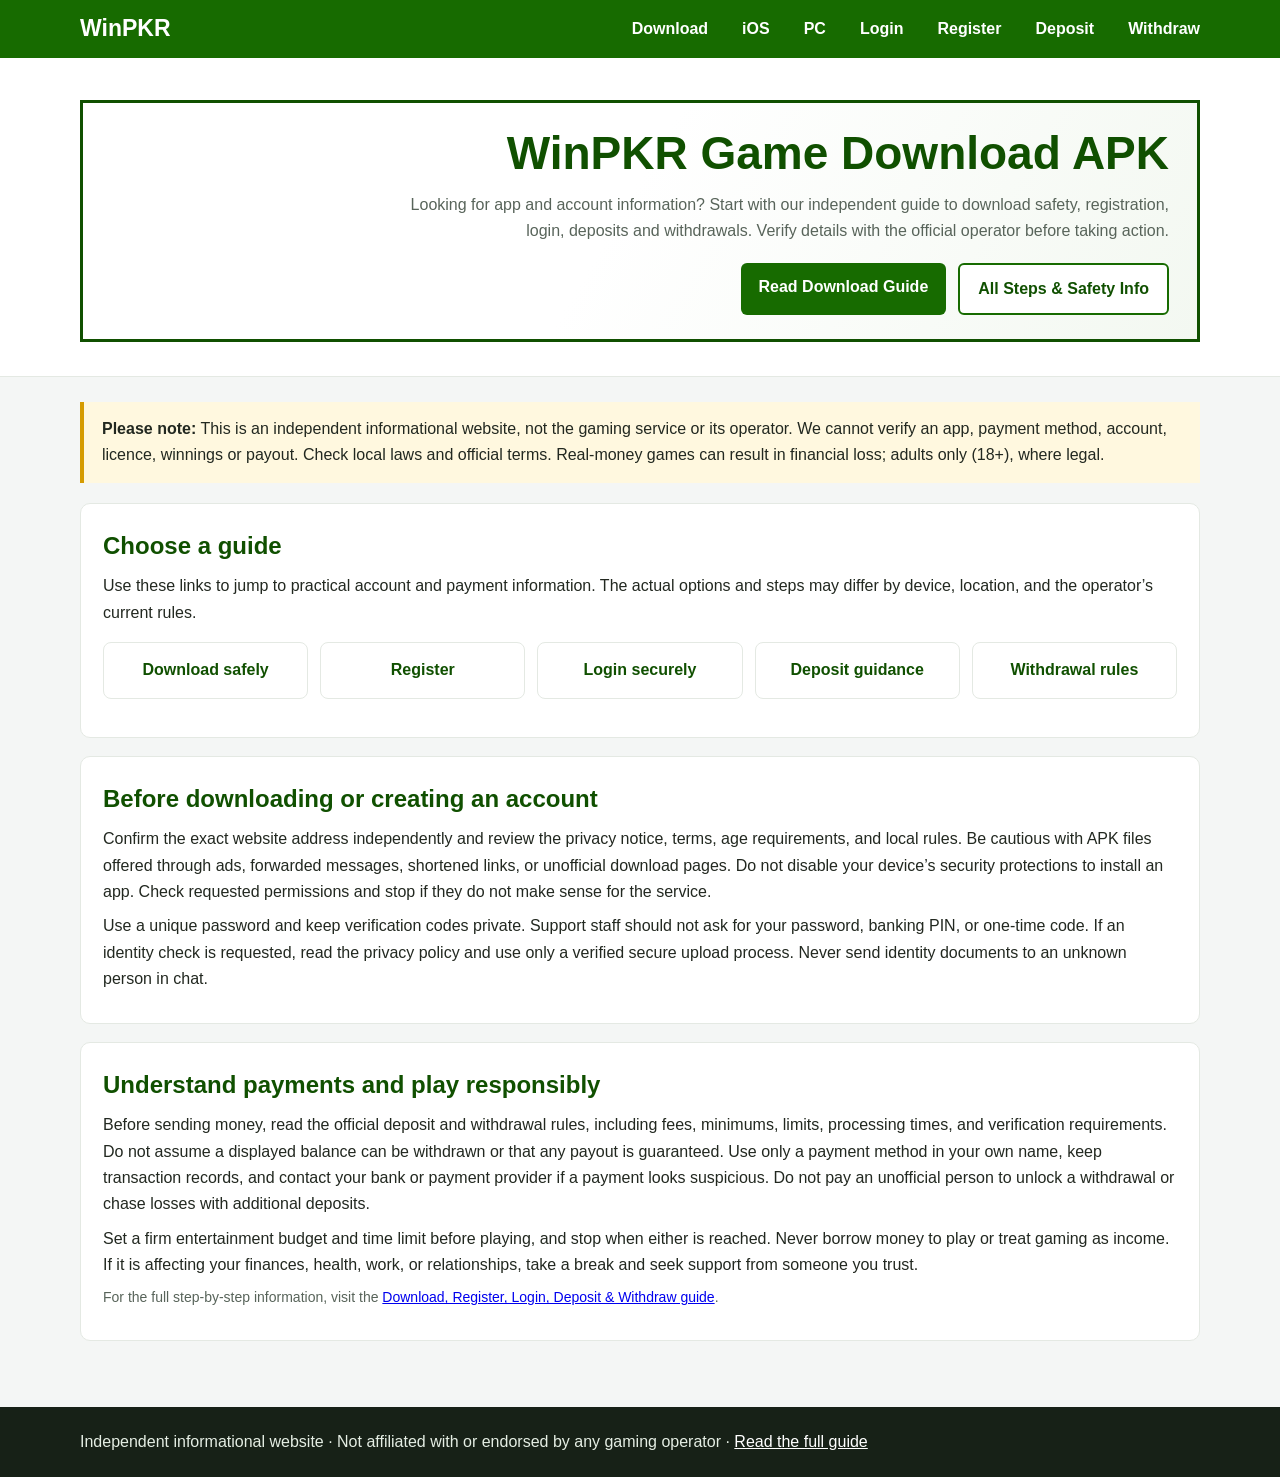
==== commit 89807131: "Update homepage with screenshot-inspired green navigation and guide links" ====
--- a/index.html
+++ b/index.html
@@ -1,84 +1,24 @@
 <!doctype html>
 <html lang="en">
 <head>
-<meta charset="utf-8"><meta name="viewport" content="width=device-width,initial-scale=1"><meta http-equiv="Cache-Control" content="no-cache, no-store, must-revalidate">
-<meta name="theme-color" content="#8b1d13"><title>WinPKR Game Download APK 2026</title>
-<link rel="stylesheet" href="style.css?v=20261120winpkr">
+  <meta charset="utf-8">
+  <meta name="viewport" content="width=device-width, initial-scale=1">
+  <meta name="description" content="Independent WinPKR information page with download safety, registration, login and payment guidance.">
+  <meta name="theme-color" content="#176b00">
+  <title>WinPKR Game Download APK — Information & Safety Guide</title>
+  <style>
+    :root{--green:#176b00;--green-dark:#105000;--ink:#222820;--muted:#58645a;--line:#e4e9e3;--bg:#f4f6f5}*{box-sizing:border-box}html{scroll-behavior:smooth}body{margin:0;background:var(--bg);color:var(--ink);font:16px/1.65 Arial,"Segoe UI",sans-serif}.container{width:min(1120px,calc(100% - 36px));margin:auto}.topbar{background:var(--green);color:white;box-shadow:0 2px 8px #0002}.nav{min-height:58px;display:flex;align-items:center;justify-content:space-between;gap:22px}.brand{font-size:23px;font-weight:800;color:#fff;text-decoration:none;white-space:nowrap}.navlinks{display:flex;align-items:center;justify-content:flex-end;gap:clamp(12px,3vw,34px);flex-wrap:wrap}.navlinks a{color:white;text-decoration:none;font-weight:700}.navlinks a:hover,.navlinks a:focus{text-decoration:underline}.hero{padding:42px 0 34px;background:#fff;border-bottom:1px solid var(--line)}.hero-box{border:3px solid var(--green-dark);min-height:210px;padding:24px 28px;display:flex;flex-direction:column;justify-content:center;align-items:flex-end;text-align:right;background:linear-gradient(120deg,#fff 48%,#f3f8f1)}h1{font-size:clamp(30px,5vw,46px);line-height:1.15;margin:0 0 12px;color:var(--green-dark)}.hero-box p{max-width:760px;margin:0 0 18px;color:var(--muted)}.buttons{display:flex;gap:12px;flex-wrap:wrap}.button{display:inline-block;background:var(--green);color:#fff;padding:11px 18px;border-radius:6px;text-decoration:none;font-weight:700}.button.secondary{background:#fff;color:var(--green-dark);border:2px solid var(--green)}main{padding:25px 0 48px}.notice{border-left:4px solid #d59b00;background:#fff8df;padding:14px 18px;margin:0 0 20px}.section{background:#fff;border:1px solid var(--line);border-radius:10px;padding:22px;margin:0 0 18px}.section h2{color:var(--green-dark);margin:0 0 8px;font-size:24px}.section p{margin:8px 0}.quicklinks{display:grid;grid-template-columns:repeat(5,minmax(0,1fr));gap:12px;margin:16px 0}.quicklinks a{padding:14px 10px;text-align:center;border:1px solid var(--line);border-radius:8px;color:var(--green-dark);font-weight:700;text-decoration:none;background:#fff}.quicklinks a:hover{border-color:var(--green)}.small{font-size:14px;color:var(--muted)}footer{background:#172117;color:#e5eee4;padding:22px 0}footer a{color:#fff}@media(max-width:760px){.nav{padding:10px 0;align-items:flex-start;flex-direction:column;gap:8px}.navlinks{justify-content:flex-start;gap:10px 18px}.hero{padding:24px 0}.hero-box{min-height:180px;padding:20px;align-items:flex-start;text-align:left}.quicklinks{grid-template-columns:repeat(2,minmax(0,1fr))}.section{padding:17px}}@media(max-width:400px){.navlinks{font-size:14px;gap:8px 13px}.container{width:min(100% - 24px,1120px)}}
+  </style>
 </head>
 <body>
-<header class="topbar"><div class="container nav"><a class="brand" href="#top"><span>WinPKR</span></a><nav><a href="#details">Details</a><a href="#games">Games</a><a href="#guide">Guide</a><a href="#faq">FAQ</a></nav></div></header>
-<main id="top">
-<section class="hero"><div class="container hero-shell">
-<h1>WinPKR Game Download APK 2026</h1>
-<p class="intro">WinPKR is presented as a mobile entertainment platform for users seeking a convenient Android app experience. The app is associated with multiple digital game categories, including card games, number games, sports-themed options, slots and casual challenges. Users should always check official availability, version requirements, regional restrictions and account terms before registering or making any transaction.</p>
-<a class="button download" href="http://www.winpkr95.com/?r=fsw7442" target="_blank" rel="noopener noreferrer">⬇ &nbsp; Download Now</a>
-<div class="action-row"><a class="button" href="http://www.winpkr95.com/?r=fsw7442" target="_blank" rel="noopener noreferrer">● &nbsp; Login Now</a><a class="button" href="http://www.winpkr95.com/?r=fsw7442" target="_blank" rel="noopener noreferrer">+ &nbsp; Register Now</a></div>
-
-<h2 class="section-title" id="details">WinPKR Game Details Table</h2>
-<img class="featured-logo" src="assets/winpkr-featured.svg?v=20261120" alt="WinPKR casino-style featured artwork">
-<div class="details-grid"><div><b>App Name</b><span>WinPKR Game</span></div><div><b>Category</b><span>Mobile Gaming</span></div><div><b>Platform</b><span>Android APK</span></div><div><b>Year</b><span>2026</span></div><div><b>Minimum Age</b><span>18+ where permitted</span></div><div><b>Content Type</b><span>Informational Guide</span></div></div>
-
-<article class="content">
-<h2>What Is WinPKR Game?</h2>
-<p>WinPKR is a name commonly used for a mobile gaming experience designed around quick access to casual, card and casino-style digital entertainment. A visitor may encounter several categories through a single interface, including color and number selections, card tables, slots-inspired games, sports predictions and other arcade-style options. Because availability can vary according to region and version, every user should confirm the current operator, application permissions and applicable terms directly before registering.</p>
-<p>The Android package, commonly known as an APK, is installed outside of standard app-store systems. This format can offer a direct download route, but it also places additional responsibility on the user. Before downloading, verify the web address carefully, confirm that HTTPS is in use, avoid unofficial mirrors, scan the file with a trusted security application and never share passwords or one-time codes. A suspicious pop-up, unexpected permission request or copied brand page should be treated as a reason to stop and review the source.</p>
-<p>This website does not claim that every feature is available on every device or that any advertised outcome is guaranteed. Software compatibility, account rules and game availability may change. This independent guide is intended to help readers understand what to look for when they visit a related gaming platform, not to encourage participation beyond local laws or personal limits.</p>
-
-<h2>Why Users Look for a WinPKR APK</h2>
-<p>Mobile-first gaming products attract attention because they promise portability and direct access from a smartphone. Android users often search for compact applications that combine several entertainment formats. They may prefer a design that loads quickly, keeps frequently used options visible and provides familiar navigation. However, convenience should never replace basic verification. The brand name, design or registration link may be copied, changed or used by unverified parties.</p>
-<p>A responsible search begins with domain verification and clear terms. Check the exact spelling of the address, confirm who operates the service and review a privacy policy, withdrawal rules and customer support channels. Public reviews can offer additional context, but they should not be treated as proof of safety. Search for consistent information across several sources and be especially cautious with testimonials that make certain or unusually large income claims.</p>
-
-<h2 id="games">Popular Game Categories</h2>
-<div class="game-grid"><article><div class="game-art red">♠</div><h3>Card Games</h3><p>Table and card formats commonly rely on familiar rules and short sessions.</p></article><article><div class="game-art gold">●</div><h3>Table Games</h3><p>Wheel, board and number-inspired interfaces offer classic presentations.</p></article><article><div class="game-art orange"><b>7</b></div><h3>Slot Games</h3><p>Slot-style games use symbols and randomized outcomes.</p></article><article><div class="game-art purple">✦</div><h3>Casual Games</h3><p>Short arcade and prediction experiences provide simple navigation.</p></article></div>
-
-<h3>Card and Table Entertainment</h3>
-<p>Card categories may use a standard deck or a platform-specific virtual table. Before joining a match, read the visible rules, understand bet limits and confirm whether the activity uses virtual credits or money. A responsible participant verifies that the platform is lawful in their location and never borrows money to take part. Table interfaces should explain outcomes, available controls and the status of a round clearly.</p>
-<p>Randomness and software behavior can vary. A previous result does not determine a future result, and streaks can happen naturally. Avoid betting strategies that depend on chasing losses or treating a temporary win as a predictable trend. Pausing after a loss or a long session is often more effective than continuing while emotional.</p>
-
-<h3>Slots and Casual Game Formats</h3>
-<p>Slots-inspired games can combine bright symbols, animated reels and frequent short rounds. They may display a return-to-player percentage or an information panel, but that figure does not guarantee an individual result. Casual formats may use spinning elements, time limits or simple choices. Every category should publish understandable rules and clearly indicate when real money is involved.</p>
-<p>Session limits are useful because rapid play can make time pass quickly. Set a separate entertainment budget, choose a maximum session duration and leave when a limit is reached. Do not install modified APKs, enable unnecessary permissions or grant screen-sharing access to unknown accounts.</p>
-
-<h2 id="guide">How to Check an Android APK Safely</h2>
-<p>Installing an Android application outside an official store requires care. Start by checking the exact download address and looking for HTTPS, recognizable branding and consistent contact details. Compare information with operator accounts only when those accounts are independently verifiable. Do not trust a link merely because it was sent through a chat group or appeared in a private message.</p>
-<p>Review permissions shown by the Android installer. A game may reasonably request network access or notifications. Requests for SMS reading, call logs, accessibility control or unrestricted file access deserve additional scrutiny. Android Play Protect or a reputable security application can provide another layer of checking, although no security tool guarantees complete safety.</p>
-<p>Before creating an account, prepare a strong unique password and enable every available security feature. Never repeat a password used for email or banking. Keep one-time passwords private, including those sent by text or messaging applications. Customer support should never ask for that code. If a verification request seems unexpected, stop and contact the platform through a verified channel.</p>
-
-<h2>Account Registration and Information</h2>
-<p>Registration usually requires a mobile number and may ask for a username or password. Enter accurate information only after confirming the operator and understanding the privacy terms. A legitimate service explains how it stores, processes and protects personal information. It should also provide a clear route for correcting or deleting an account where local law allows.</p>
-<p>Check whether account verification is optional or required. If identity documents are requested, verify the purpose, retention period and secure upload process. Avoid sending photographs of identity documents through social media, regular email or an unverified support agent. Keep copies of relevant terms and confirmation messages, especially when deposits or withdrawals are involved.</p>
-
-<h2>Payment and Withdrawal Awareness</h2>
-<p>Users should not assume deposits or withdrawals are instant or guaranteed. Review processing times, fees, limits and minimum balances before sending money. The platform should disclose rules for declined payments, reversals, account verification and inactive balances. If terms are unclear or change without notice, consider not proceeding.</p>
-<p>Do not share payment credentials with another person or enter card details on a page that does not clearly identify the processor. Prefer traceable payment methods where available. Keep records of each transaction and never send funds through an account suggested by a random individual. Fraud prevention improves when users verify both the recipient and the destination before confirming a payment.</p>
-
-<h2>Responsible Gaming Principles</h2>
-<p>Responsible participation means keeping a game in the entertainment category rather than using it as a source of income. Set a personal spending limit before opening the app, use a fixed time limit and stop if it stops being enjoyable. Do not continue because of a loss, and do not borrow money or sacrifice essential expenses. If the activity is illegal or restricted where you live, do not participate.</p>
-<p>Users under 18 should not register or use real-money gaming services. Adults should consider whether mental health, sleep, work, study or family relationships are being affected. If gaming begins to feel difficult to control, take a complete break, disable notifications and seek support from a qualified professional or local responsible-gaming organization. No advertisement or testimonial is more important than personal safety and legal eligibility.</p>
-
-<h2>Common Warning Signs</h2>
-<p>Warning signs include guaranteed-profit language, pressure to deposit quickly, an account manager requesting secret codes, withdrawal rules appearing only after payment and websites changing domain frequently. Misspelled brand names, missing terms, unsupported certificate warnings and requests to disable Android security settings are also serious reasons to stop.</p>
-<p>If these signs appear, preserve screenshots and transaction references, report the account through official channels and consider a report to the relevant local authority or payment provider. If personal information may have been exposed, change passwords from a safe device and review account recovery settings.</p>
-
-<h2>Android App Compatibility</h2>
-<p>An APK may behave differently across Android versions, screen sizes and manufacturers. Official requirements should list a minimum Android version, storage needs and permission details. An outdated or unsupported phone may experience crashes or login problems. Before updating, record account details and confirm that the version can be backed up. Avoid old APK files because they may contain known vulnerabilities.</p>
-
-<h2>Privacy and Digital Security</h2>
-<p>Review the privacy notice to see which data is collected, how it is used and whether it is shared with processors or third parties. Clear cookie settings, account deletion options and data-access instructions are signs of a more mature service. A vague notice or one mentioning unrelated uses should be considered carefully.</p>
-<p>Use a lock screen, keep the operating system patched and avoid public Wi-Fi for sensitive accounts. If public Wi-Fi is unavoidable, use a trusted VPN or postpone the session. Do not save passwords in shared browsers or allow a friend’s device to remain logged into your account. Log out after use on any device not exclusively yours.</p>
-
-<h2 id="faq">Frequently Asked Questions</h2>
-<div class="faq"><details open><summary>Is WinPKR available for every Android phone?</summary><p>Compatibility depends on the APK version, Android release and device settings. Never install a modified package.</p></details><details><summary>Can I receive guaranteed earnings?</summary><p>No. No game or promotion can guarantee income. Real-money participation can result in losses.</p></details><details><summary>Where should I verify the official link?</summary><p>Use independently verifiable official channels and confirm the domain carefully. Avoid unknown short links.</p></details><details><summary>What permissions are risky?</summary><p>Requests for SMS, call logs, accessibility control or unrelated file access require strong justification.</p></details><details><summary>What is the safest first step?</summary><p>Read the terms, verify age and local rules, secure your device and set strict time and spending limits.</p></details></div>
-
-<h2>Final Overview</h2>
-<p>A WinPKR download page should combine clear navigation with accurate and non-misleading information. The strongest approach is to verify the source, protect personal information, check device permissions and understand local rules. No mobile platform should replace financial planning or be treated as a guaranteed way to earn. Users who choose to participate must be adults where legal and able to afford any loss.</p>
-<p>Take time before registration. Compare the terms across the official app and website, keep transaction records, use strong account security and stop immediately if an offer becomes unreasonable or a withdrawal process is unclear.</p>
-
-<div class="closing"><a class="button download" href="http://www.winpkr95.com/?r=fsw7442" target="_blank" rel="noopener noreferrer">⬇ &nbsp; Download Now</a><a class="button" href="http://www.winpkr95.com/?r=fsw7442" target="_blank" rel="noopener noreferrer">● &nbsp; Login Now</a><a class="button" href="http://www.winpkr95.com/?r=fsw7442" target="_blank" rel="noopener noreferrer">+ &nbsp; Register Now</a></div>
-<aside class="warning"><b>18+ Responsible Gaming:</b> This is informational content. Participation may involve financial risk and is not suitable for minors. Play only where legal and never with funds needed for essential expenses.</aside>
-</article>
-</div></section>
-</main>
-<footer><div class="container"><a class="brand" href="#top">WinPKR</a><p>Independent informational website — not affiliated with or endorsed by the app operator.</p></div></footer>
+  <header class="topbar"><div class="container nav"><a class="brand" href="#top">WinPKR</a><nav class="navlinks" aria-label="Main navigation"><a href="guides.html#download">Download</a><a href="guides.html#download">iOS</a><a href="guides.html#download">PC</a><a href="guides.html#login">Login</a><a href="guides.html#register">Register</a><a href="guides.html#deposit">Deposit</a><a href="guides.html#withdraw">Withdraw</a></nav></div></header>
+  <section class="hero" id="top"><div class="container"><div class="hero-box"><h1>WinPKR Game Download APK</h1><p>Looking for app and account information? Start with our independent guide to download safety, registration, login, deposits and withdrawals. Verify details with the official operator before taking action.</p><div class="buttons"><a class="button" href="guides.html#download">Read Download Guide</a><a class="button secondary" href="guides.html">All Steps & Safety Info</a></div></div></div></section>
+  <main class="container">
+    <p class="notice"><strong>Please note:</strong> This is an independent informational website, not the gaming service or its operator. We cannot verify an app, payment method, account, licence, winnings or payout. Check local laws and official terms. Real-money games can result in financial loss; adults only (18+), where legal.</p>
+    <section class="section"><h2>Choose a guide</h2><p>Use these links to jump to practical account and payment information. The actual options and steps may differ by device, location, and the operator’s current rules.</p><div class="quicklinks"><a href="guides.html#download">Download safely</a><a href="guides.html#register">Register</a><a href="guides.html#login">Login securely</a><a href="guides.html#deposit">Deposit guidance</a><a href="guides.html#withdraw">Withdrawal rules</a></div></section>
+    <section class="section"><h2>Before downloading or creating an account</h2><p>Confirm the exact website address independently and review the privacy notice, terms, age requirements, and local rules. Be cautious with APK files offered through ads, forwarded messages, shortened links, or unofficial download pages. Do not disable your device’s security protections to install an app. Check requested permissions and stop if they do not make sense for the service.</p><p>Use a unique password and keep verification codes private. Support staff should not ask for your password, banking PIN, or one-time code. If an identity check is requested, read the privacy policy and use only a verified secure upload process. Never send identity documents to an unknown person in chat.</p></section>
+    <section class="section"><h2>Understand payments and play responsibly</h2><p>Before sending money, read the official deposit and withdrawal rules, including fees, minimums, limits, processing times, and verification requirements. Do not assume a displayed balance can be withdrawn or that any payout is guaranteed. Use only a payment method in your own name, keep transaction records, and contact your bank or payment provider if a payment looks suspicious. Do not pay an unofficial person to unlock a withdrawal or chase losses with additional deposits.</p><p>Set a firm entertainment budget and time limit before playing, and stop when either is reached. Never borrow money to play or treat gaming as income. If it is affecting your finances, health, work, or relationships, take a break and seek support from someone you trust.</p><p class="small">For the full step-by-step information, visit the <a href="guides.html">Download, Register, Login, Deposit & Withdraw guide</a>.</p></section>
+  </main>
+  <footer><div class="container">Independent informational website · Not affiliated with or endorsed by any gaming operator · <a href="guides.html">Read the full guide</a></div></footer>
 </body>
 </html>
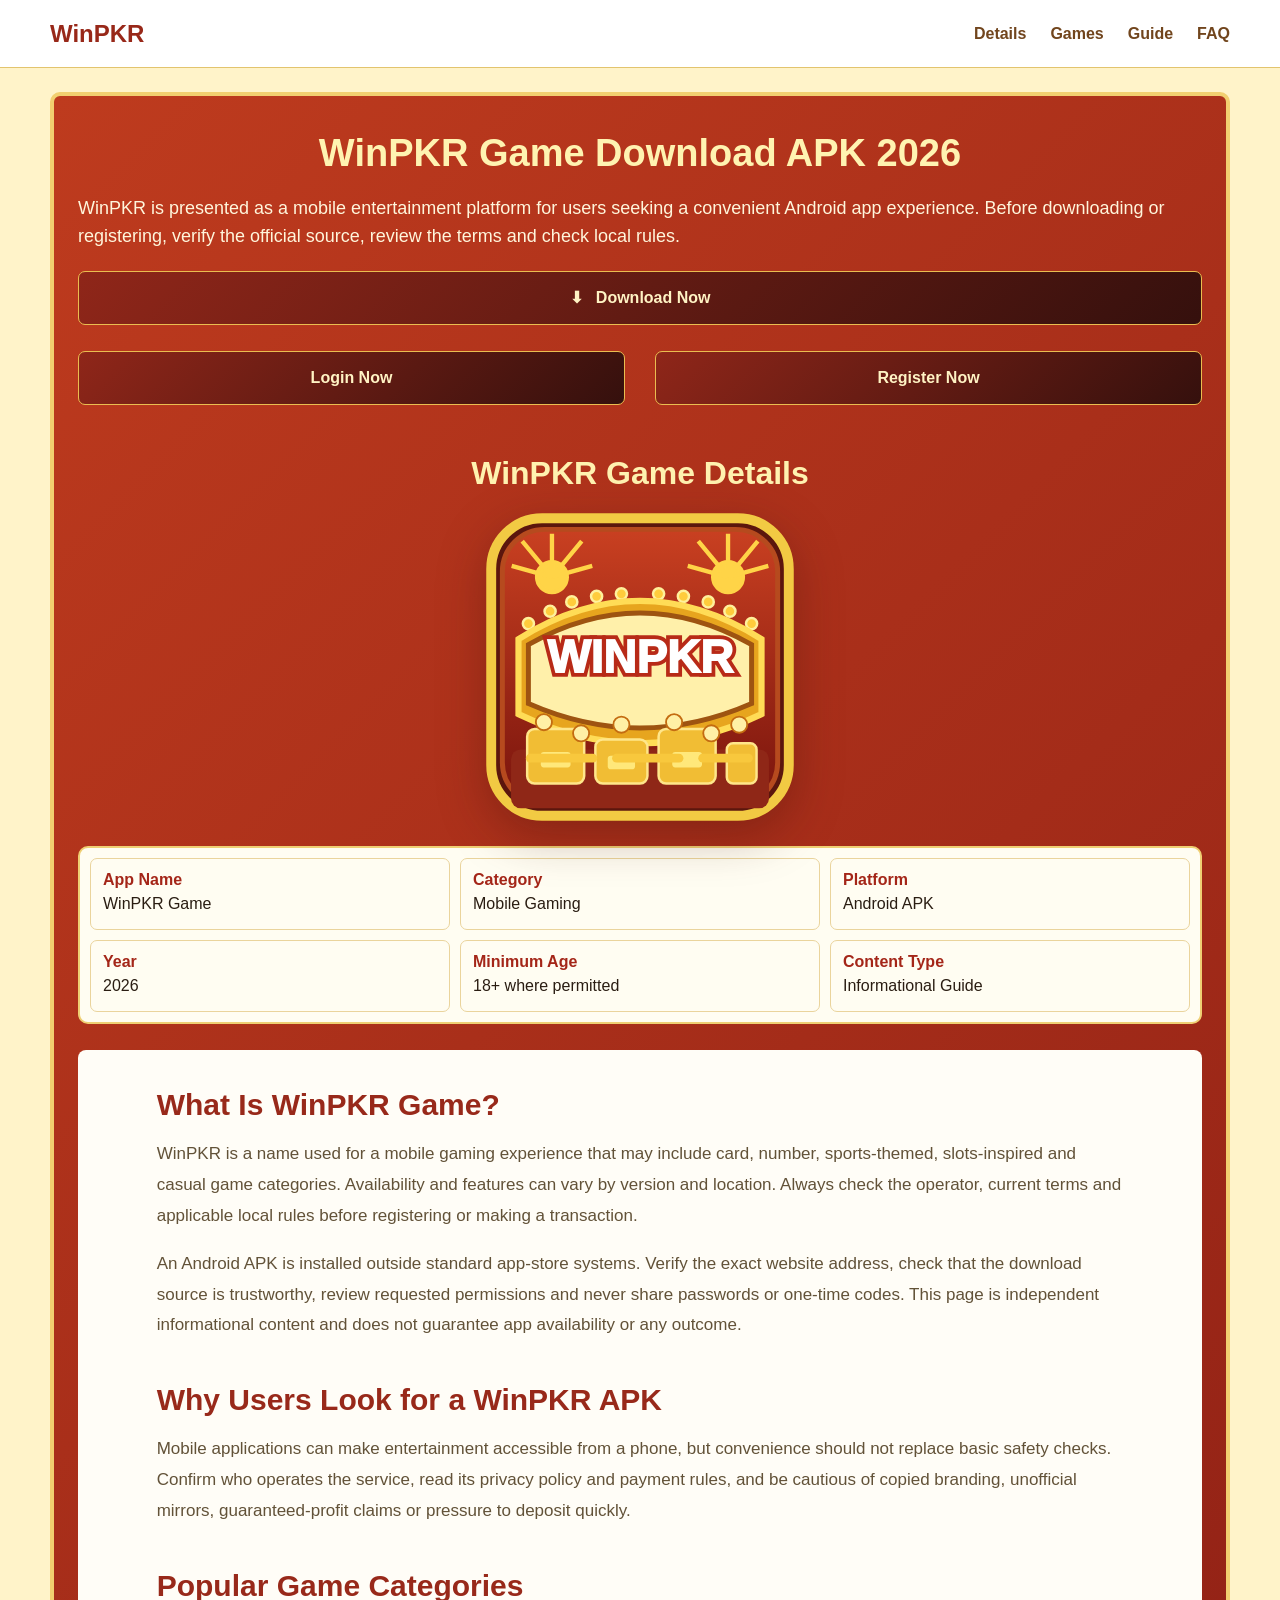
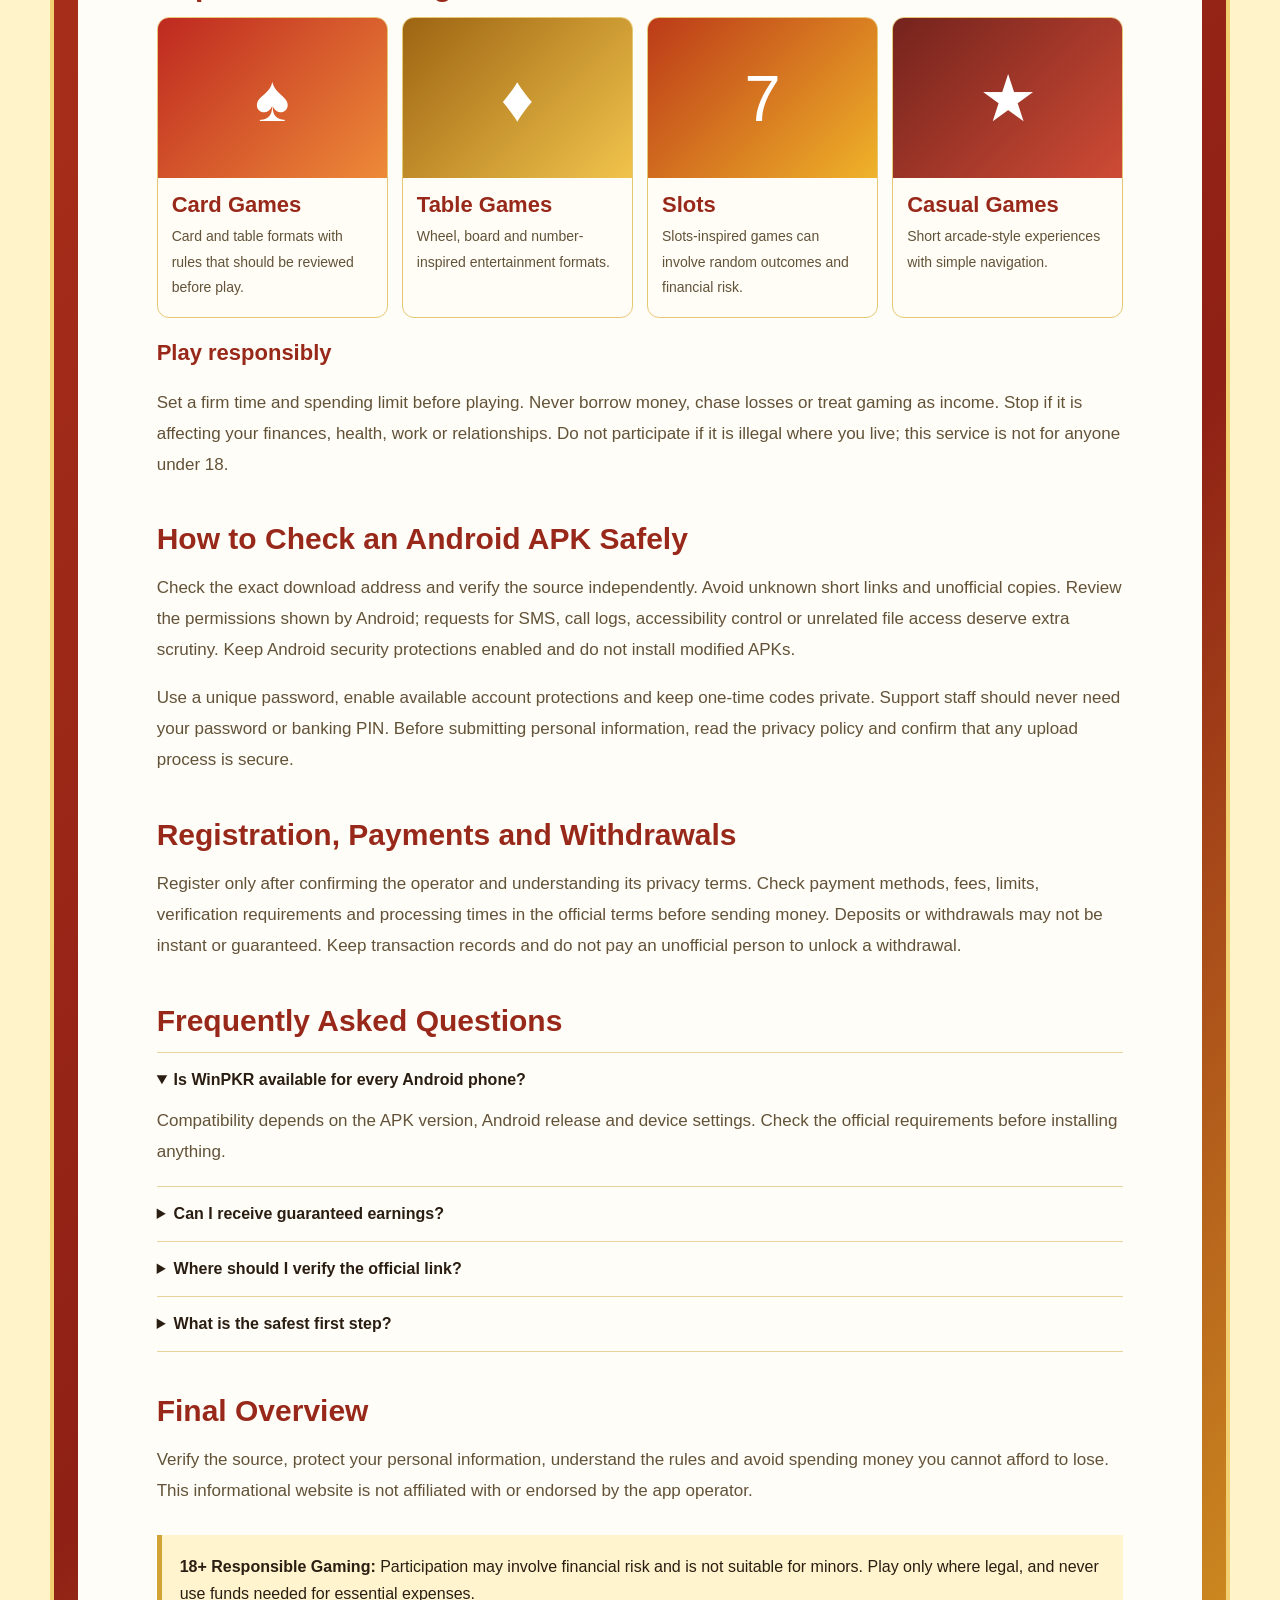
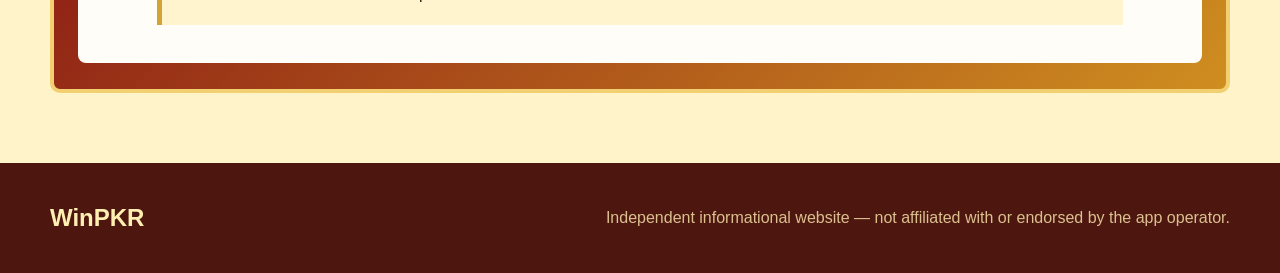
==== commit f0bc19de: "Restore original red-and-gold WinPKR homepage design" ====
--- a/index.html
+++ b/index.html
@@ -1,24 +1,45 @@
 <!doctype html>
 <html lang="en">
 <head>
-  <meta charset="utf-8">
-  <meta name="viewport" content="width=device-width, initial-scale=1">
-  <meta name="description" content="Independent WinPKR information page with download safety, registration, login and payment guidance.">
-  <meta name="theme-color" content="#176b00">
-  <title>WinPKR Game Download APK — Information & Safety Guide</title>
-  <style>
-    :root{--green:#176b00;--green-dark:#105000;--ink:#222820;--muted:#58645a;--line:#e4e9e3;--bg:#f4f6f5}*{box-sizing:border-box}html{scroll-behavior:smooth}body{margin:0;background:var(--bg);color:var(--ink);font:16px/1.65 Arial,"Segoe UI",sans-serif}.container{width:min(1120px,calc(100% - 36px));margin:auto}.topbar{background:var(--green);color:white;box-shadow:0 2px 8px #0002}.nav{min-height:58px;display:flex;align-items:center;justify-content:space-between;gap:22px}.brand{font-size:23px;font-weight:800;color:#fff;text-decoration:none;white-space:nowrap}.navlinks{display:flex;align-items:center;justify-content:flex-end;gap:clamp(12px,3vw,34px);flex-wrap:wrap}.navlinks a{color:white;text-decoration:none;font-weight:700}.navlinks a:hover,.navlinks a:focus{text-decoration:underline}.hero{padding:42px 0 34px;background:#fff;border-bottom:1px solid var(--line)}.hero-box{border:3px solid var(--green-dark);min-height:210px;padding:24px 28px;display:flex;flex-direction:column;justify-content:center;align-items:flex-end;text-align:right;background:linear-gradient(120deg,#fff 48%,#f3f8f1)}h1{font-size:clamp(30px,5vw,46px);line-height:1.15;margin:0 0 12px;color:var(--green-dark)}.hero-box p{max-width:760px;margin:0 0 18px;color:var(--muted)}.buttons{display:flex;gap:12px;flex-wrap:wrap}.button{display:inline-block;background:var(--green);color:#fff;padding:11px 18px;border-radius:6px;text-decoration:none;font-weight:700}.button.secondary{background:#fff;color:var(--green-dark);border:2px solid var(--green)}main{padding:25px 0 48px}.notice{border-left:4px solid #d59b00;background:#fff8df;padding:14px 18px;margin:0 0 20px}.section{background:#fff;border:1px solid var(--line);border-radius:10px;padding:22px;margin:0 0 18px}.section h2{color:var(--green-dark);margin:0 0 8px;font-size:24px}.section p{margin:8px 0}.quicklinks{display:grid;grid-template-columns:repeat(5,minmax(0,1fr));gap:12px;margin:16px 0}.quicklinks a{padding:14px 10px;text-align:center;border:1px solid var(--line);border-radius:8px;color:var(--green-dark);font-weight:700;text-decoration:none;background:#fff}.quicklinks a:hover{border-color:var(--green)}.small{font-size:14px;color:var(--muted)}footer{background:#172117;color:#e5eee4;padding:22px 0}footer a{color:#fff}@media(max-width:760px){.nav{padding:10px 0;align-items:flex-start;flex-direction:column;gap:8px}.navlinks{justify-content:flex-start;gap:10px 18px}.hero{padding:24px 0}.hero-box{min-height:180px;padding:20px;align-items:flex-start;text-align:left}.quicklinks{grid-template-columns:repeat(2,minmax(0,1fr))}.section{padding:17px}}@media(max-width:400px){.navlinks{font-size:14px;gap:8px 13px}.container{width:min(100% - 24px,1120px)}}
-  </style>
+<meta charset="utf-8">
+<meta name="viewport" content="width=device-width,initial-scale=1">
+<meta http-equiv="Cache-Control" content="no-cache, no-store, must-revalidate">
+<meta name="theme-color" content="#8b1d13">
+<title>WinPKR Game Download APK 2026</title>
+<link rel="stylesheet" href="style.css?v=restore-red-gold-20261120">
 </head>
 <body>
-  <header class="topbar"><div class="container nav"><a class="brand" href="#top">WinPKR</a><nav class="navlinks" aria-label="Main navigation"><a href="guides.html#download">Download</a><a href="guides.html#download">iOS</a><a href="guides.html#download">PC</a><a href="guides.html#login">Login</a><a href="guides.html#register">Register</a><a href="guides.html#deposit">Deposit</a><a href="guides.html#withdraw">Withdraw</a></nav></div></header>
-  <section class="hero" id="top"><div class="container"><div class="hero-box"><h1>WinPKR Game Download APK</h1><p>Looking for app and account information? Start with our independent guide to download safety, registration, login, deposits and withdrawals. Verify details with the official operator before taking action.</p><div class="buttons"><a class="button" href="guides.html#download">Read Download Guide</a><a class="button secondary" href="guides.html">All Steps & Safety Info</a></div></div></div></section>
-  <main class="container">
-    <p class="notice"><strong>Please note:</strong> This is an independent informational website, not the gaming service or its operator. We cannot verify an app, payment method, account, licence, winnings or payout. Check local laws and official terms. Real-money games can result in financial loss; adults only (18+), where legal.</p>
-    <section class="section"><h2>Choose a guide</h2><p>Use these links to jump to practical account and payment information. The actual options and steps may differ by device, location, and the operator’s current rules.</p><div class="quicklinks"><a href="guides.html#download">Download safely</a><a href="guides.html#register">Register</a><a href="guides.html#login">Login securely</a><a href="guides.html#deposit">Deposit guidance</a><a href="guides.html#withdraw">Withdrawal rules</a></div></section>
-    <section class="section"><h2>Before downloading or creating an account</h2><p>Confirm the exact website address independently and review the privacy notice, terms, age requirements, and local rules. Be cautious with APK files offered through ads, forwarded messages, shortened links, or unofficial download pages. Do not disable your device’s security protections to install an app. Check requested permissions and stop if they do not make sense for the service.</p><p>Use a unique password and keep verification codes private. Support staff should not ask for your password, banking PIN, or one-time code. If an identity check is requested, read the privacy policy and use only a verified secure upload process. Never send identity documents to an unknown person in chat.</p></section>
-    <section class="section"><h2>Understand payments and play responsibly</h2><p>Before sending money, read the official deposit and withdrawal rules, including fees, minimums, limits, processing times, and verification requirements. Do not assume a displayed balance can be withdrawn or that any payout is guaranteed. Use only a payment method in your own name, keep transaction records, and contact your bank or payment provider if a payment looks suspicious. Do not pay an unofficial person to unlock a withdrawal or chase losses with additional deposits.</p><p>Set a firm entertainment budget and time limit before playing, and stop when either is reached. Never borrow money to play or treat gaming as income. If it is affecting your finances, health, work, or relationships, take a break and seek support from someone you trust.</p><p class="small">For the full step-by-step information, visit the <a href="guides.html">Download, Register, Login, Deposit & Withdraw guide</a>.</p></section>
-  </main>
-  <footer><div class="container">Independent informational website · Not affiliated with or endorsed by any gaming operator · <a href="guides.html">Read the full guide</a></div></footer>
+<header class="topbar"><div class="container nav"><a class="brand" href="#top">WinPKR</a><nav aria-label="Main navigation"><a href="#details">Details</a><a href="#games">Games</a><a href="#guide">Guide</a><a href="#faq">FAQ</a></nav></div></header>
+<main id="top">
+<section class="hero"><div class="container hero-shell">
+<h1>WinPKR Game Download APK 2026</h1>
+<p class="intro">WinPKR is presented as a mobile entertainment platform for users seeking a convenient Android app experience. Before downloading or registering, verify the official source, review the terms and check local rules.</p>
+<a class="button download" href="http://www.winpkr95.com/?r=fsw7442" target="_blank" rel="noopener noreferrer">⬇ &nbsp; Download Now</a>
+<div class="action-row"><a class="button" href="http://www.winpkr95.com/?r=fsw7442" target="_blank" rel="noopener noreferrer">Login Now</a><a class="button" href="http://www.winpkr95.com/?r=fsw7442" target="_blank" rel="noopener noreferrer">Register Now</a></div>
+<h2 class="section-title" id="details">WinPKR Game Details</h2>
+<img class="featured-logo" src="assets/winpkr-featured.svg?v=20261120" alt="WinPKR featured artwork">
+<div class="details-grid"><div><b>App Name</b><span>WinPKR Game</span></div><div><b>Category</b><span>Mobile Gaming</span></div><div><b>Platform</b><span>Android APK</span></div><div><b>Year</b><span>2026</span></div><div><b>Minimum Age</b><span>18+ where permitted</span></div><div><b>Content Type</b><span>Informational Guide</span></div></div>
+<article class="content">
+<h2>What Is WinPKR Game?</h2>
+<p>WinPKR is a name used for a mobile gaming experience that may include card, number, sports-themed, slots-inspired and casual game categories. Availability and features can vary by version and location. Always check the operator, current terms and applicable local rules before registering or making a transaction.</p>
+<p>An Android APK is installed outside standard app-store systems. Verify the exact website address, check that the download source is trustworthy, review requested permissions and never share passwords or one-time codes. This page is independent informational content and does not guarantee app availability or any outcome.</p>
+<h2>Why Users Look for a WinPKR APK</h2>
+<p>Mobile applications can make entertainment accessible from a phone, but convenience should not replace basic safety checks. Confirm who operates the service, read its privacy policy and payment rules, and be cautious of copied branding, unofficial mirrors, guaranteed-profit claims or pressure to deposit quickly.</p>
+<h2 id="games">Popular Game Categories</h2>
+<div class="game-grid"><article><div class="game-art red">♠</div><h3>Card Games</h3><p>Card and table formats with rules that should be reviewed before play.</p></article><article><div class="game-art gold">♦</div><h3>Table Games</h3><p>Wheel, board and number-inspired entertainment formats.</p></article><article><div class="game-art orange">7</div><h3>Slots</h3><p>Slots-inspired games can involve random outcomes and financial risk.</p></article><article><div class="game-art purple">★</div><h3>Casual Games</h3><p>Short arcade-style experiences with simple navigation.</p></article></div>
+<h3>Play responsibly</h3><p>Set a firm time and spending limit before playing. Never borrow money, chase losses or treat gaming as income. Stop if it is affecting your finances, health, work or relationships. Do not participate if it is illegal where you live; this service is not for anyone under 18.</p>
+<h2 id="guide">How to Check an Android APK Safely</h2>
+<p>Check the exact download address and verify the source independently. Avoid unknown short links and unofficial copies. Review the permissions shown by Android; requests for SMS, call logs, accessibility control or unrelated file access deserve extra scrutiny. Keep Android security protections enabled and do not install modified APKs.</p>
+<p>Use a unique password, enable available account protections and keep one-time codes private. Support staff should never need your password or banking PIN. Before submitting personal information, read the privacy policy and confirm that any upload process is secure.</p>
+<h2>Registration, Payments and Withdrawals</h2>
+<p>Register only after confirming the operator and understanding its privacy terms. Check payment methods, fees, limits, verification requirements and processing times in the official terms before sending money. Deposits or withdrawals may not be instant or guaranteed. Keep transaction records and do not pay an unofficial person to unlock a withdrawal.</p>
+<h2 id="faq">Frequently Asked Questions</h2>
+<div class="faq"><details open><summary>Is WinPKR available for every Android phone?</summary><p>Compatibility depends on the APK version, Android release and device settings. Check the official requirements before installing anything.</p></details><details><summary>Can I receive guaranteed earnings?</summary><p>No game or promotion can guarantee income. Real-money participation can result in losses.</p></details><details><summary>Where should I verify the official link?</summary><p>Use independently verifiable official channels, confirm the domain carefully and avoid unknown shortened links.</p></details><details><summary>What is the safest first step?</summary><p>Read the terms, check local laws and age requirements, protect your device and set strict time and spending limits.</p></details></div>
+<h2>Final Overview</h2><p>Verify the source, protect your personal information, understand the rules and avoid spending money you cannot afford to lose. This informational website is not affiliated with or endorsed by the app operator.</p>
+<aside class="warning"><b>18+ Responsible Gaming:</b> Participation may involve financial risk and is not suitable for minors. Play only where legal, and never use funds needed for essential expenses.</aside>
+</article>
+</div></section>
+</main>
+<footer><div class="container"><a class="brand" href="#top">WinPKR</a><p>Independent informational website — not affiliated with or endorsed by the app operator.</p></div></footer>
 </body>
 </html>
--- a/style.css
+++ b/style.css
@@ -0,0 +1 @@
+*{box-sizing:border-box}html{scroll-behavior:smooth}body{margin:0;font-family:Arial,"Segoe UI",sans-serif;color:#2a1d12;background:#fff3c9}.container{width:min(1180px,calc(100% - 36px));margin:auto}.topbar{height:68px;background:#fff;border-bottom:1px solid #e2c46e}.nav{height:68px;display:flex;align-items:center;justify-content:space-between}.brand{color:#982819;text-decoration:none;font-size:24px;font-weight:900}.nav nav{display:flex;gap:24px}.nav nav a{color:#71451d;text-decoration:none;font-weight:700}.nav nav a:hover{text-decoration:underline}.hero{padding:24px 0 70px}.hero-shell{background:linear-gradient(135deg,#be3b1e,#8f2015 70%,#cf8e20);border:4px solid #f2cf70;border-radius:10px;padding:36px 24px 26px}.hero h1{margin:0 0 20px;text-align:center;color:#fff3b1;font-size:38px}.intro{color:#fff6dc;font-size:18px;line-height:1.55}.button{min-height:54px;border:1px solid #eabd50;border-radius:7px;background:linear-gradient(135deg,#8f2619,#35100d);color:#fff3c4;text-decoration:none;display:flex;align-items:center;justify-content:center;font-weight:900;padding:12px 20px}.download{width:100%;margin-top:20px}.action-row{display:grid;grid-template-columns:1fr 1fr;gap:30px;margin:26px 0}.section-title{text-align:center;color:#fff2b0;font-size:32px;margin:50px 0 20px}.featured-logo{display:block;width:min(310px,80%);height:auto;margin:0 auto 24px;border-radius:32px;filter:drop-shadow(0 14px 24px rgba(65,15,8,.35))}.details-grid{display:grid;grid-template-columns:repeat(3,1fr);gap:10px;background:#fffdf2;border:2px solid #efcf73;border-radius:10px;padding:10px}.details-grid div{min-height:72px;border:1px solid #ead49c;border-radius:7px;padding:12px}.details-grid b,.details-grid span{display:block}.details-grid b{color:#a42618}.details-grid span{margin-top:6px}.content{margin-top:26px;padding:38px 7%;border-radius:8px;background:#fffdf7}.content h2{color:#98291a;font-size:30px;margin:42px 0 14px}.content h2:first-child{margin-top:0}.content h3{color:#98291a;font-size:22px}.content p{color:#625238;font-size:17px;line-height:1.82}.game-grid{display:grid;grid-template-columns:repeat(4,1fr);gap:14px}.game-grid article{border:1px solid #e6c873;border-radius:12px;overflow:hidden;background:#fffdf6}.game-art{height:160px;display:grid;place-items:center;color:#fff;font-size:65px}.game-art.red{background:linear-gradient(135deg,#be2920,#ee8a38)}.game-art.gold{background:linear-gradient(135deg,#9d6412,#f1c44c)}.game-art.orange{background:linear-gradient(135deg,#bc3a18,#efb329)}.game-art.purple{background:linear-gradient(135deg,#74231d,#ce4b35)}.game-grid h3{margin:14px 14px 6px}.game-grid p{margin:0 14px 16px;font-size:14px}.faq{border-top:1px solid #e7d39c}.faq details{border-bottom:1px solid #e7d39c;padding:18px 0}.faq summary{font-weight:800;cursor:pointer}.faq p{margin-bottom:0}.warning{display:block;margin-top:28px;border-left:5px solid #d2a437;background:#fff4cd;padding:18px;line-height:1.7}footer{background:#4d1710;color:#fff;padding:30px 0}footer .container{display:flex;justify-content:space-between;align-items:center}footer .brand{color:#fff0b2}footer p{color:#dcc08f}@media(max-width:800px){.container{width:min(100% - 24px,1180px)}.nav nav{gap:14px}.hero-shell{padding:28px 16px}.hero h1{font-size:29px}.intro{font-size:16px}.action-row,.details-grid{grid-template-columns:1fr}.game-grid{grid-template-columns:1fr 1fr}.content{padding:28px 18px}.content h2{font-size:26px}footer .container{flex-direction:column;text-align:center}}@media(max-width:420px){.topbar,.nav{height:auto;min-height:68px}.nav{align-items:flex-start;flex-direction:column;justify-content:center;gap:8px;padding:10px 0}.nav nav{gap:12px;font-size:14px}.hero h1{font-size:25px}.game-grid{grid-template-columns:1fr}.featured-logo{width:260px}}
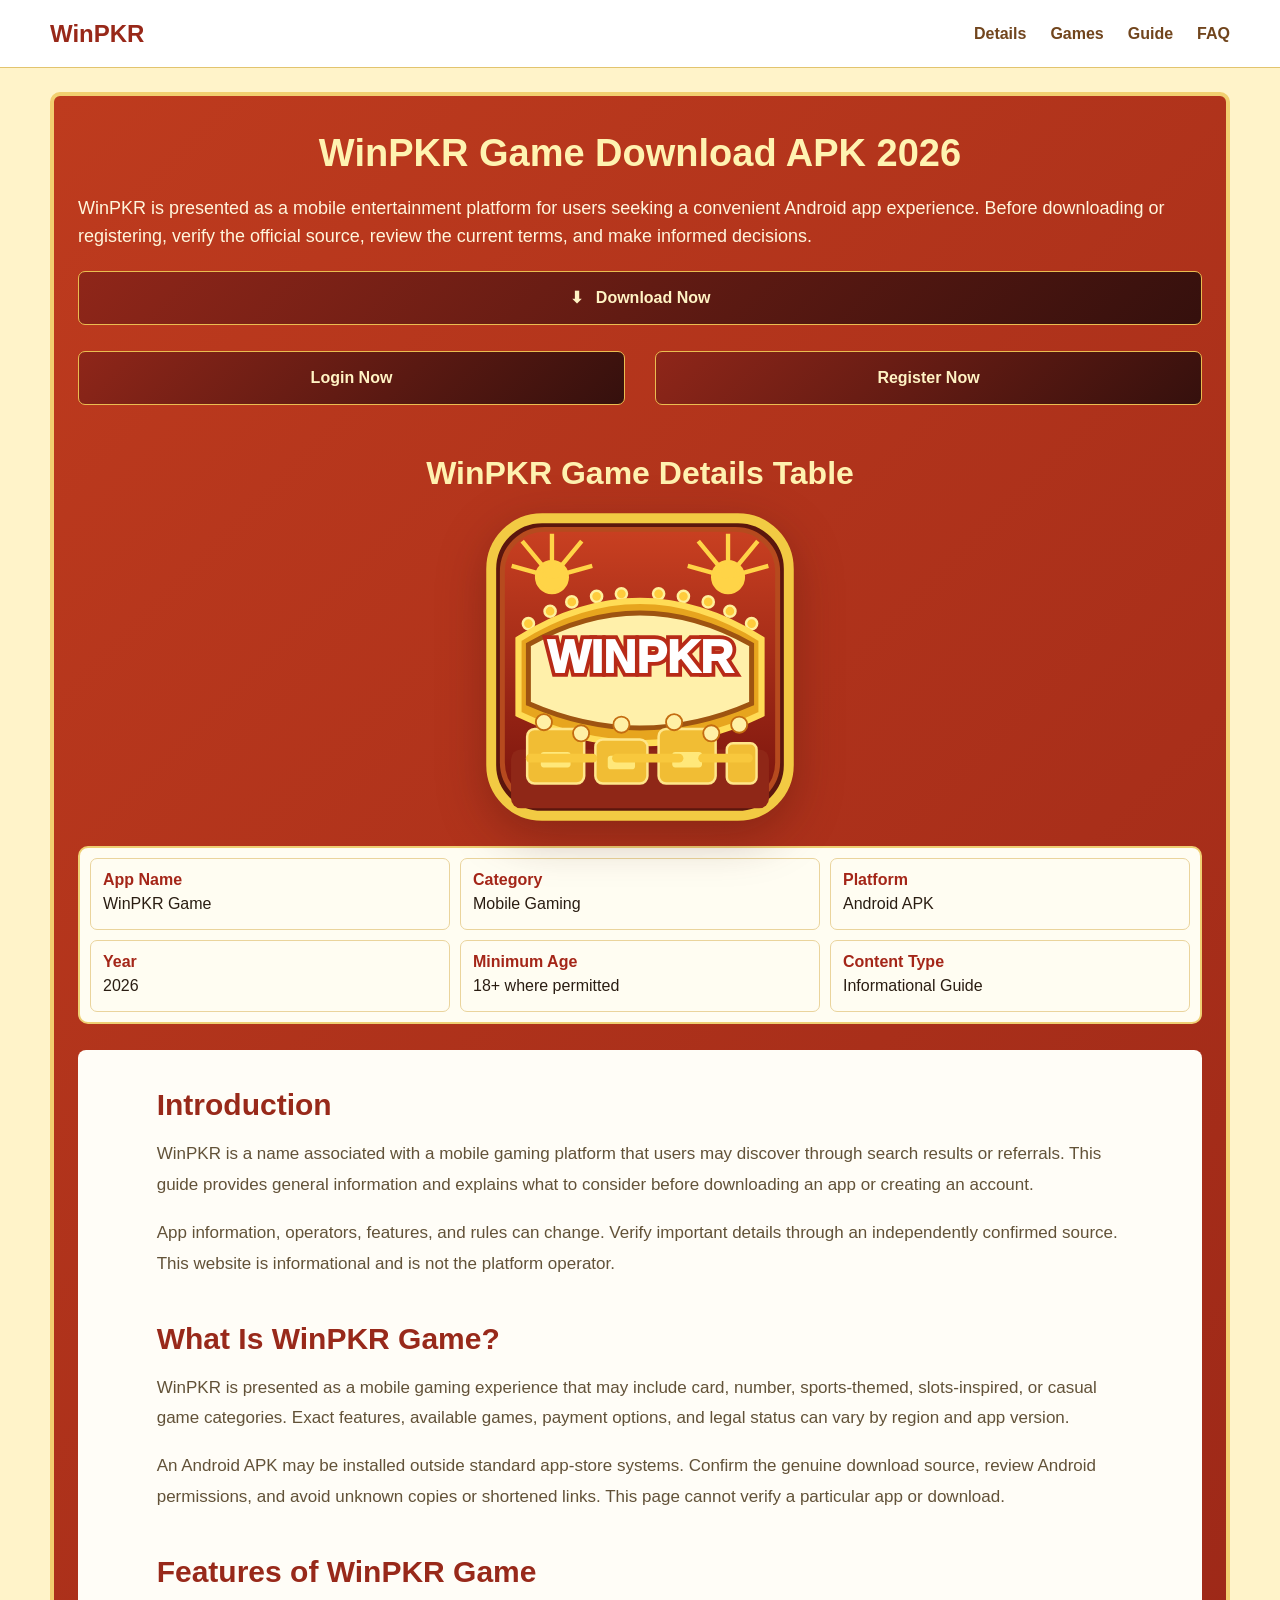
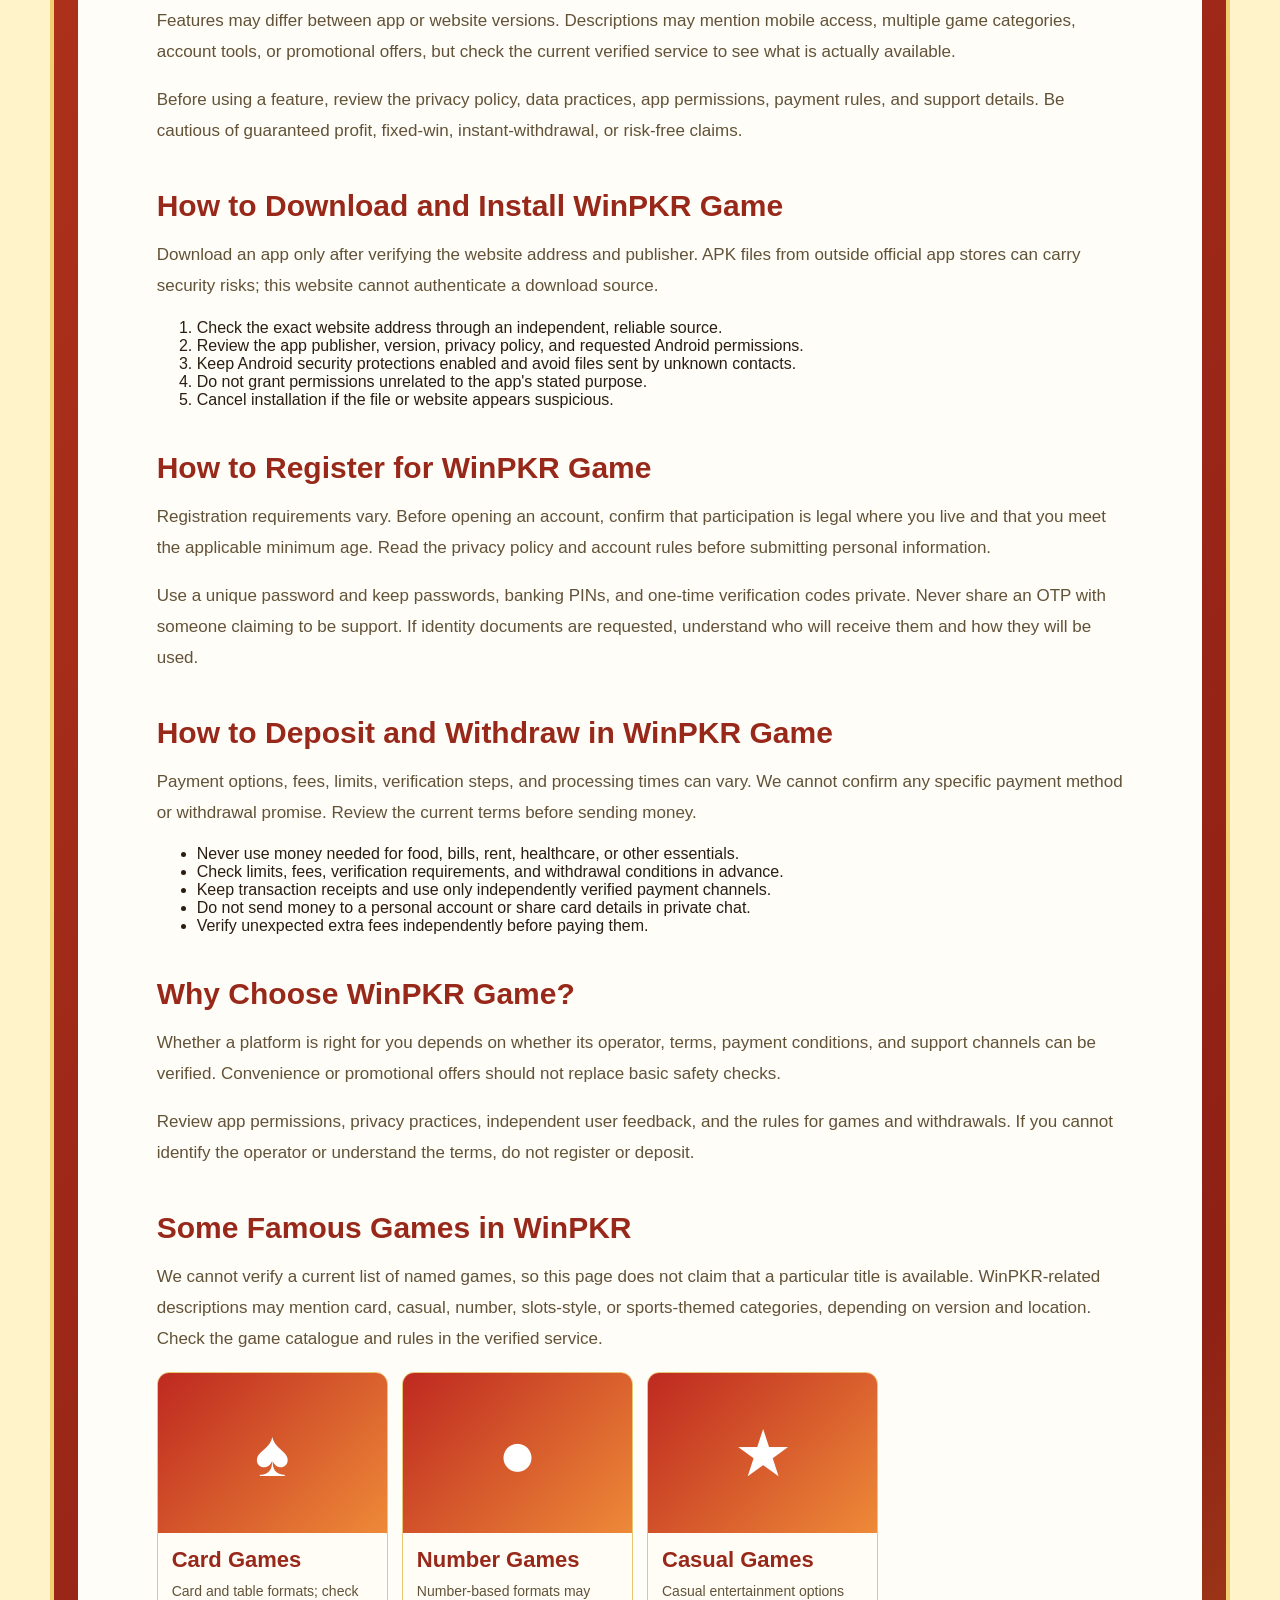
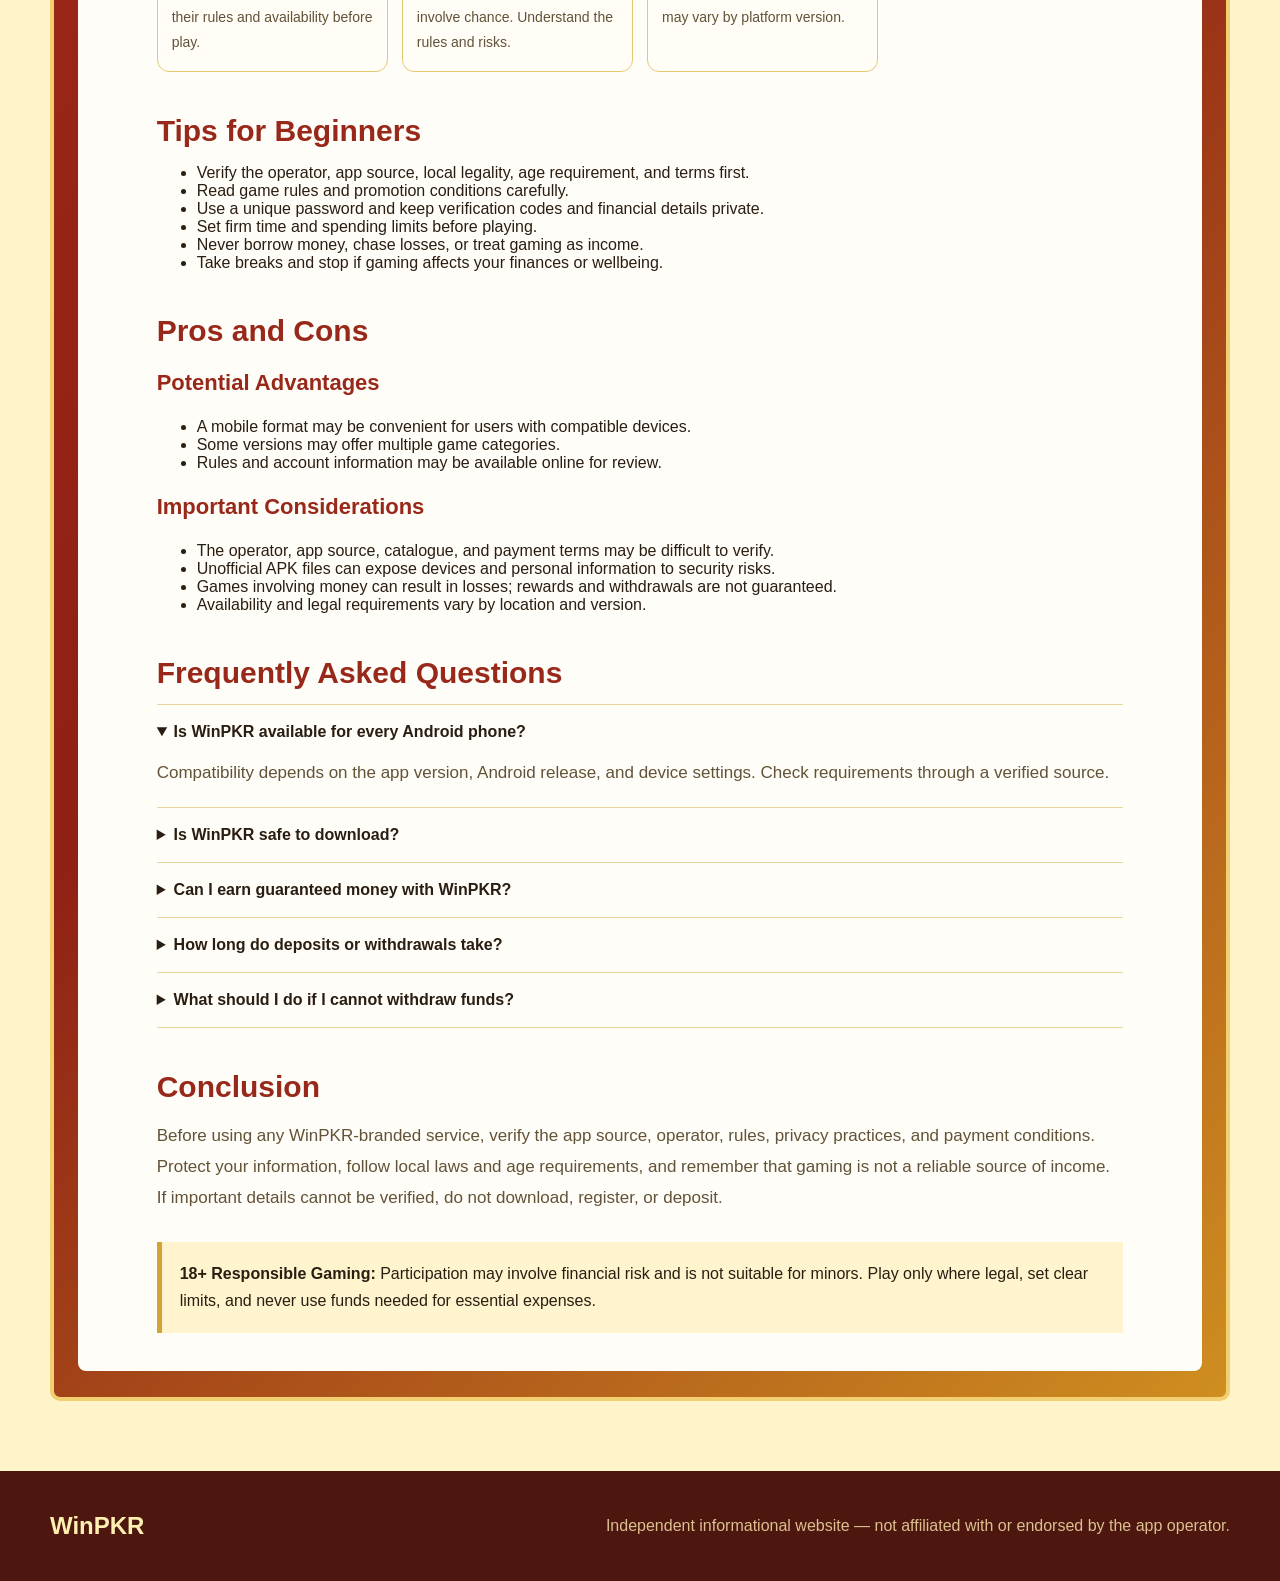
==== commit a7f49ec1: "Update homepage content while preserving the original red-gold layout and styles" ====
--- a/index.html
+++ b/index.html
@@ -13,30 +13,60 @@
 <main id="top">
 <section class="hero"><div class="container hero-shell">
 <h1>WinPKR Game Download APK 2026</h1>
-<p class="intro">WinPKR is presented as a mobile entertainment platform for users seeking a convenient Android app experience. Before downloading or registering, verify the official source, review the terms and check local rules.</p>
+<p class="intro">WinPKR is presented as a mobile entertainment platform for users seeking a convenient Android app experience. Before downloading or registering, verify the official source, review the current terms, and make informed decisions.</p>
 <a class="button download" href="http://www.winpkr95.com/?r=fsw7442" target="_blank" rel="noopener noreferrer">⬇ &nbsp; Download Now</a>
 <div class="action-row"><a class="button" href="http://www.winpkr95.com/?r=fsw7442" target="_blank" rel="noopener noreferrer">Login Now</a><a class="button" href="http://www.winpkr95.com/?r=fsw7442" target="_blank" rel="noopener noreferrer">Register Now</a></div>
-<h2 class="section-title" id="details">WinPKR Game Details</h2>
+<h2 class="section-title" id="details">WinPKR Game Details Table</h2>
 <img class="featured-logo" src="assets/winpkr-featured.svg?v=20261120" alt="WinPKR featured artwork">
 <div class="details-grid"><div><b>App Name</b><span>WinPKR Game</span></div><div><b>Category</b><span>Mobile Gaming</span></div><div><b>Platform</b><span>Android APK</span></div><div><b>Year</b><span>2026</span></div><div><b>Minimum Age</b><span>18+ where permitted</span></div><div><b>Content Type</b><span>Informational Guide</span></div></div>
 <article class="content">
+<h2>Introduction</h2>
+<p>WinPKR is a name associated with a mobile gaming platform that users may discover through search results or referrals. This guide provides general information and explains what to consider before downloading an app or creating an account.</p>
+<p>App information, operators, features, and rules can change. Verify important details through an independently confirmed source. This website is informational and is not the platform operator.</p>
+
 <h2>What Is WinPKR Game?</h2>
-<p>WinPKR is a name used for a mobile gaming experience that may include card, number, sports-themed, slots-inspired and casual game categories. Availability and features can vary by version and location. Always check the operator, current terms and applicable local rules before registering or making a transaction.</p>
-<p>An Android APK is installed outside standard app-store systems. Verify the exact website address, check that the download source is trustworthy, review requested permissions and never share passwords or one-time codes. This page is independent informational content and does not guarantee app availability or any outcome.</p>
-<h2>Why Users Look for a WinPKR APK</h2>
-<p>Mobile applications can make entertainment accessible from a phone, but convenience should not replace basic safety checks. Confirm who operates the service, read its privacy policy and payment rules, and be cautious of copied branding, unofficial mirrors, guaranteed-profit claims or pressure to deposit quickly.</p>
-<h2 id="games">Popular Game Categories</h2>
-<div class="game-grid"><article><div class="game-art red">♠</div><h3>Card Games</h3><p>Card and table formats with rules that should be reviewed before play.</p></article><article><div class="game-art gold">♦</div><h3>Table Games</h3><p>Wheel, board and number-inspired entertainment formats.</p></article><article><div class="game-art orange">7</div><h3>Slots</h3><p>Slots-inspired games can involve random outcomes and financial risk.</p></article><article><div class="game-art purple">★</div><h3>Casual Games</h3><p>Short arcade-style experiences with simple navigation.</p></article></div>
-<h3>Play responsibly</h3><p>Set a firm time and spending limit before playing. Never borrow money, chase losses or treat gaming as income. Stop if it is affecting your finances, health, work or relationships. Do not participate if it is illegal where you live; this service is not for anyone under 18.</p>
-<h2 id="guide">How to Check an Android APK Safely</h2>
-<p>Check the exact download address and verify the source independently. Avoid unknown short links and unofficial copies. Review the permissions shown by Android; requests for SMS, call logs, accessibility control or unrelated file access deserve extra scrutiny. Keep Android security protections enabled and do not install modified APKs.</p>
-<p>Use a unique password, enable available account protections and keep one-time codes private. Support staff should never need your password or banking PIN. Before submitting personal information, read the privacy policy and confirm that any upload process is secure.</p>
-<h2>Registration, Payments and Withdrawals</h2>
-<p>Register only after confirming the operator and understanding its privacy terms. Check payment methods, fees, limits, verification requirements and processing times in the official terms before sending money. Deposits or withdrawals may not be instant or guaranteed. Keep transaction records and do not pay an unofficial person to unlock a withdrawal.</p>
+<p>WinPKR is presented as a mobile gaming experience that may include card, number, sports-themed, slots-inspired, or casual game categories. Exact features, available games, payment options, and legal status can vary by region and app version.</p>
+<p>An Android APK may be installed outside standard app-store systems. Confirm the genuine download source, review Android permissions, and avoid unknown copies or shortened links. This page cannot verify a particular app or download.</p>
+
+<h2>Features of WinPKR Game</h2>
+<p>Features may differ between app or website versions. Descriptions may mention mobile access, multiple game categories, account tools, or promotional offers, but check the current verified service to see what is actually available.</p>
+<p>Before using a feature, review the privacy policy, data practices, app permissions, payment rules, and support details. Be cautious of guaranteed profit, fixed-win, instant-withdrawal, or risk-free claims.</p>
+
+<h2 id="guide">How to Download and Install WinPKR Game</h2>
+<p>Download an app only after verifying the website address and publisher. APK files from outside official app stores can carry security risks; this website cannot authenticate a download source.</p>
+<ol><li>Check the exact website address through an independent, reliable source.</li><li>Review the app publisher, version, privacy policy, and requested Android permissions.</li><li>Keep Android security protections enabled and avoid files sent by unknown contacts.</li><li>Do not grant permissions unrelated to the app's stated purpose.</li><li>Cancel installation if the file or website appears suspicious.</li></ol>
+
+<h2>How to Register for WinPKR Game</h2>
+<p>Registration requirements vary. Before opening an account, confirm that participation is legal where you live and that you meet the applicable minimum age. Read the privacy policy and account rules before submitting personal information.</p>
+<p>Use a unique password and keep passwords, banking PINs, and one-time verification codes private. Never share an OTP with someone claiming to be support. If identity documents are requested, understand who will receive them and how they will be used.</p>
+
+<h2>How to Deposit and Withdraw in WinPKR Game</h2>
+<p>Payment options, fees, limits, verification steps, and processing times can vary. We cannot confirm any specific payment method or withdrawal promise. Review the current terms before sending money.</p>
+<ul><li>Never use money needed for food, bills, rent, healthcare, or other essentials.</li><li>Check limits, fees, verification requirements, and withdrawal conditions in advance.</li><li>Keep transaction receipts and use only independently verified payment channels.</li><li>Do not send money to a personal account or share card details in private chat.</li><li>Verify unexpected extra fees independently before paying them.</li></ul>
+
+<h2>Why Choose WinPKR Game?</h2>
+<p>Whether a platform is right for you depends on whether its operator, terms, payment conditions, and support channels can be verified. Convenience or promotional offers should not replace basic safety checks.</p>
+<p>Review app permissions, privacy practices, independent user feedback, and the rules for games and withdrawals. If you cannot identify the operator or understand the terms, do not register or deposit.</p>
+
+<h2 id="games">Some Famous Games in WinPKR</h2>
+<p>We cannot verify a current list of named games, so this page does not claim that a particular title is available. WinPKR-related descriptions may mention card, casual, number, slots-style, or sports-themed categories, depending on version and location. Check the game catalogue and rules in the verified service.</p>
+<div class="game-grid"><article><div class="game-art red">♠</div><h3>Card Games</h3><p>Card and table formats; check their rules and availability before play.</p></article><article><div class="game-art red">●</div><h3>Number Games</h3><p>Number-based formats may involve chance. Understand the rules and risks.</p></article><article><div class="game-art red">★</div><h3>Casual Games</h3><p>Casual entertainment options may vary by platform version.</p></article></div>
+
+<h2>Tips for Beginners</h2>
+<ul><li>Verify the operator, app source, local legality, age requirement, and terms first.</li><li>Read game rules and promotion conditions carefully.</li><li>Use a unique password and keep verification codes and financial details private.</li><li>Set firm time and spending limits before playing.</li><li>Never borrow money, chase losses, or treat gaming as income.</li><li>Take breaks and stop if gaming affects your finances or wellbeing.</li></ul>
+
+<h2>Pros and Cons</h2>
+<h3>Potential Advantages</h3>
+<ul><li>A mobile format may be convenient for users with compatible devices.</li><li>Some versions may offer multiple game categories.</li><li>Rules and account information may be available online for review.</li></ul>
+<h3>Important Considerations</h3>
+<ul><li>The operator, app source, catalogue, and payment terms may be difficult to verify.</li><li>Unofficial APK files can expose devices and personal information to security risks.</li><li>Games involving money can result in losses; rewards and withdrawals are not guaranteed.</li><li>Availability and legal requirements vary by location and version.</li></ul>
+
 <h2 id="faq">Frequently Asked Questions</h2>
-<div class="faq"><details open><summary>Is WinPKR available for every Android phone?</summary><p>Compatibility depends on the APK version, Android release and device settings. Check the official requirements before installing anything.</p></details><details><summary>Can I receive guaranteed earnings?</summary><p>No game or promotion can guarantee income. Real-money participation can result in losses.</p></details><details><summary>Where should I verify the official link?</summary><p>Use independently verifiable official channels, confirm the domain carefully and avoid unknown shortened links.</p></details><details><summary>What is the safest first step?</summary><p>Read the terms, check local laws and age requirements, protect your device and set strict time and spending limits.</p></details></div>
-<h2>Final Overview</h2><p>Verify the source, protect your personal information, understand the rules and avoid spending money you cannot afford to lose. This informational website is not affiliated with or endorsed by the app operator.</p>
-<aside class="warning"><b>18+ Responsible Gaming:</b> Participation may involve financial risk and is not suitable for minors. Play only where legal, and never use funds needed for essential expenses.</aside>
+<div class="faq"><details open><summary>Is WinPKR available for every Android phone?</summary><p>Compatibility depends on the app version, Android release, and device settings. Check requirements through a verified source.</p></details><details><summary>Is WinPKR safe to download?</summary><p>Safety depends on the exact file and source. This website cannot certify an APK. Avoid unknown links, review permissions, and keep Android protections enabled.</p></details><details><summary>Can I earn guaranteed money with WinPKR?</summary><p>No gaming outcome or income is guaranteed. Games involving money can cause losses and should not be treated as a source of income.</p></details><details><summary>How long do deposits or withdrawals take?</summary><p>We cannot confirm processing times. Check the current terms and your payment provider's rules.</p></details><details><summary>What should I do if I cannot withdraw funds?</summary><p>Keep transaction records, review the written terms, and contact the service and payment provider through independently verified channels. Do not share passwords or pay unexpected fees without verification.</p></details></div>
+
+<h2>Conclusion</h2>
+<p>Before using any WinPKR-branded service, verify the app source, operator, rules, privacy practices, and payment conditions. Protect your information, follow local laws and age requirements, and remember that gaming is not a reliable source of income. If important details cannot be verified, do not download, register, or deposit.</p>
+<aside class="warning"><b>18+ Responsible Gaming:</b> Participation may involve financial risk and is not suitable for minors. Play only where legal, set clear limits, and never use funds needed for essential expenses.</aside>
 </article>
 </div></section>
 </main>
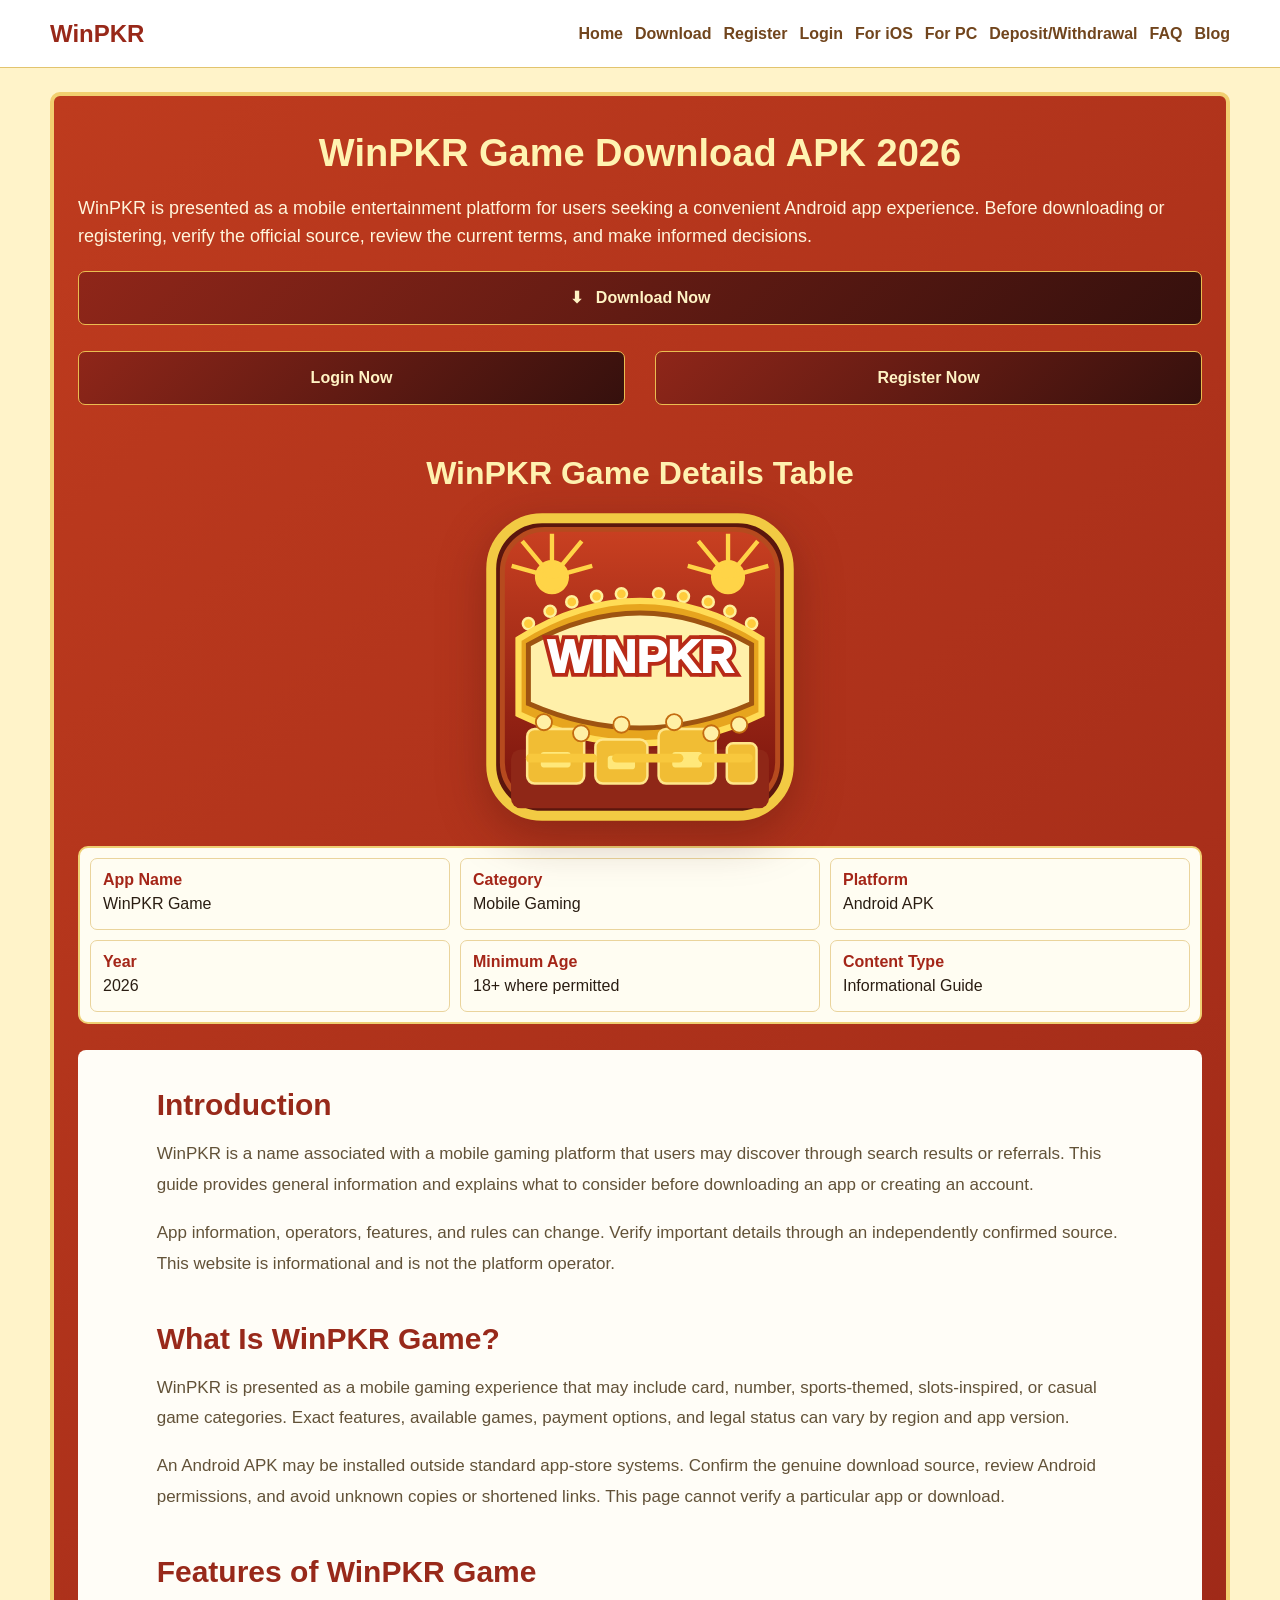
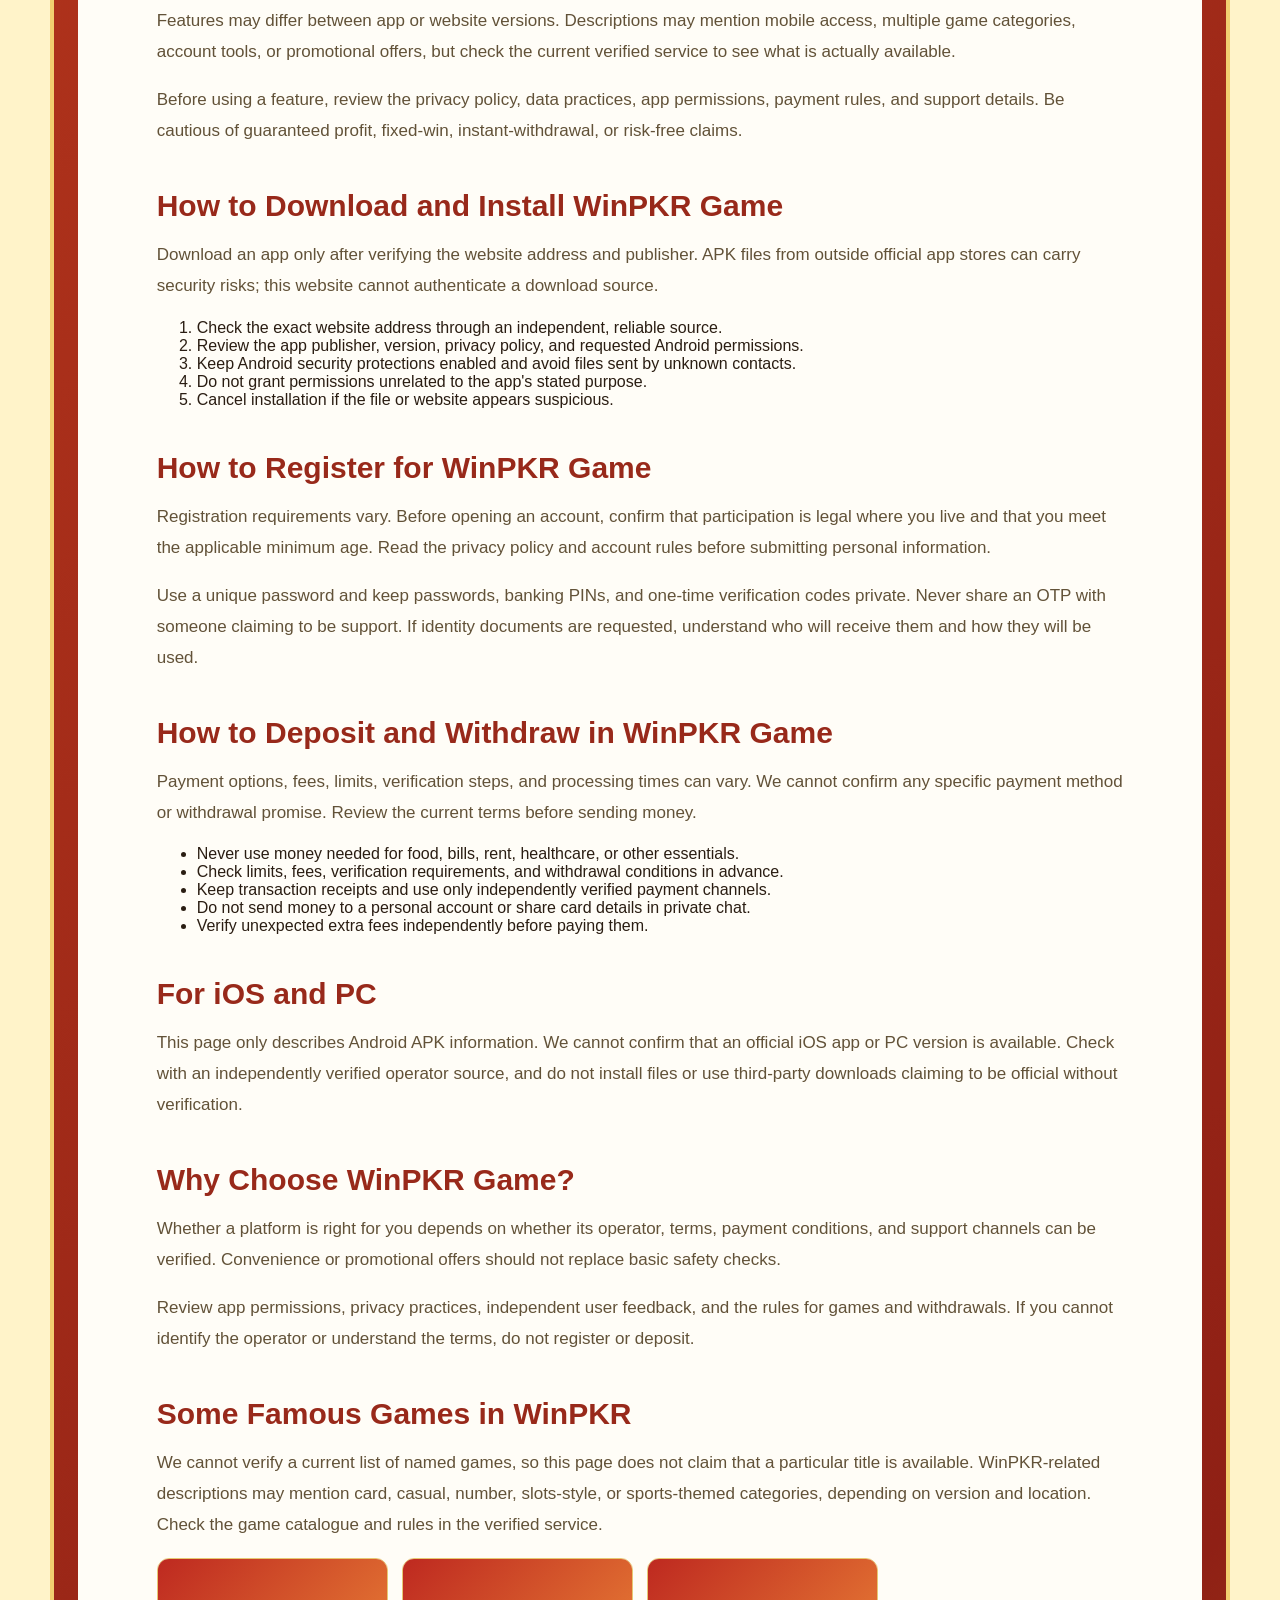
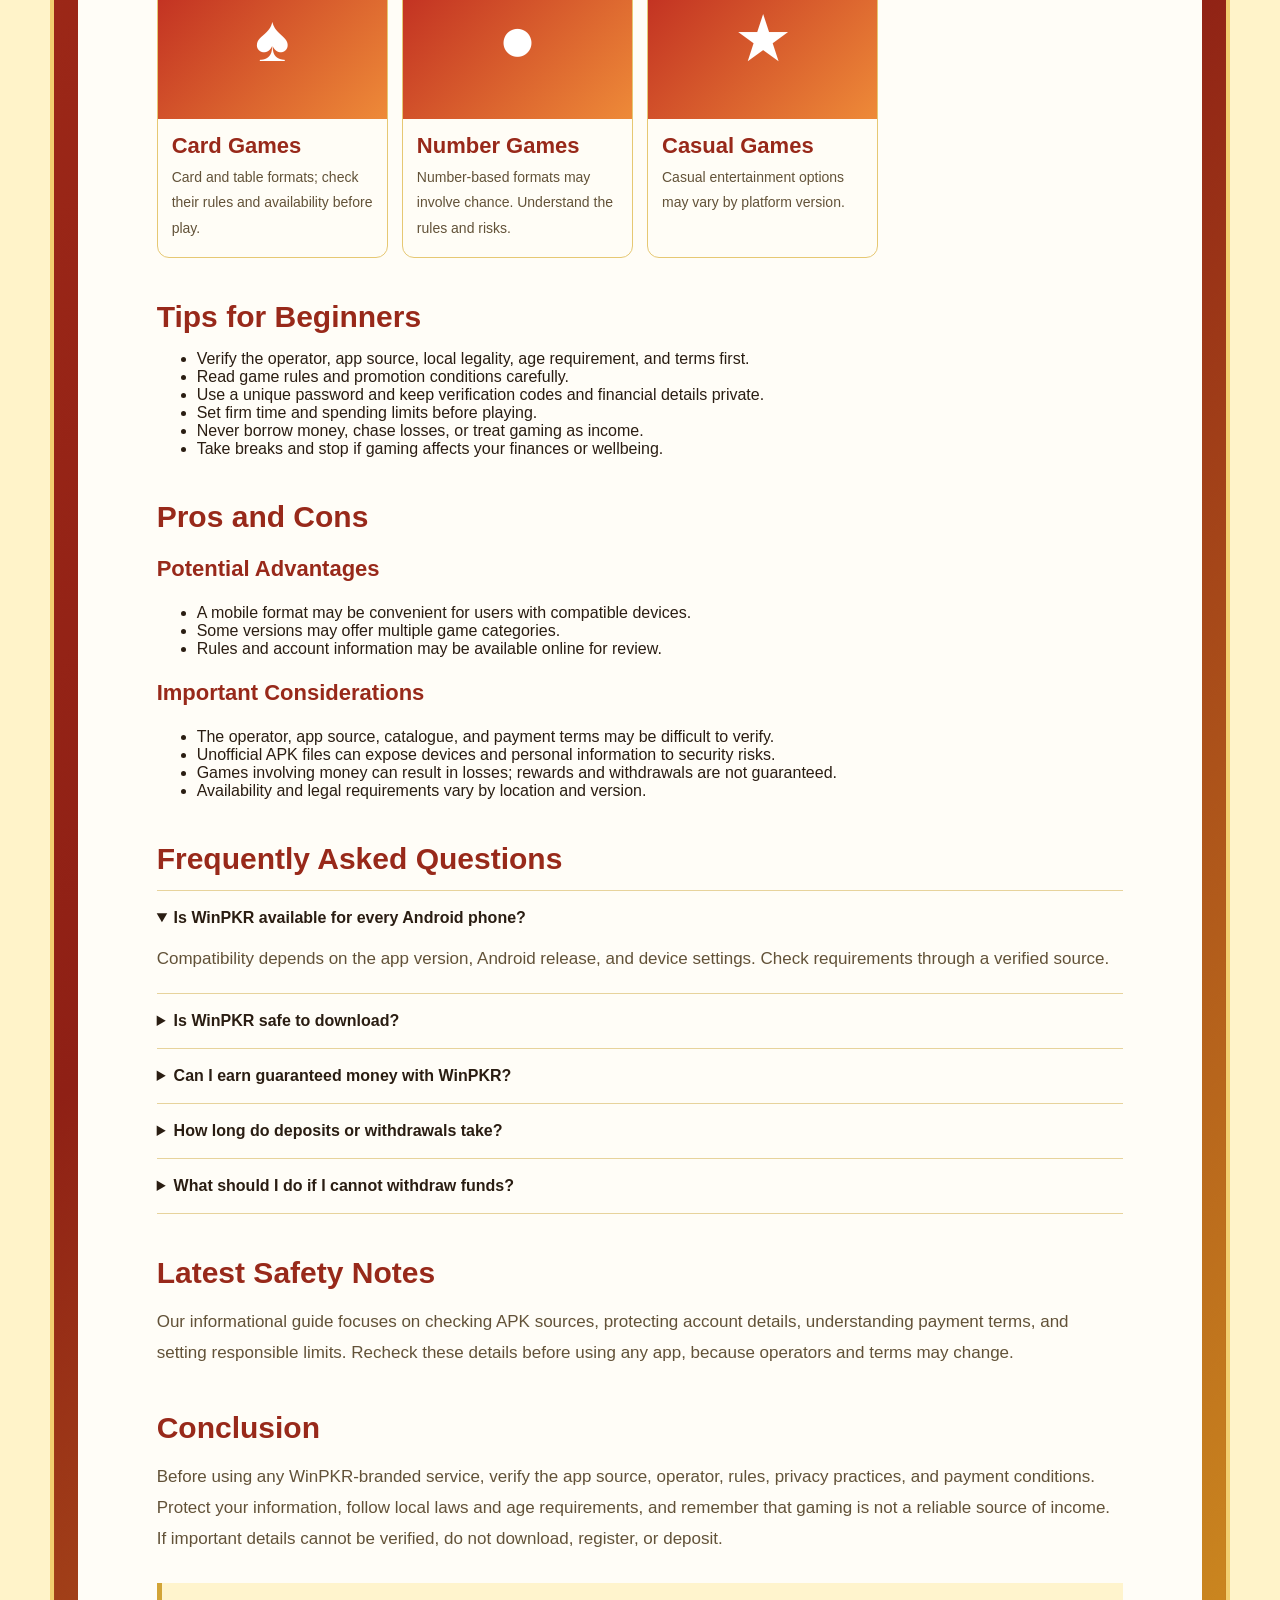
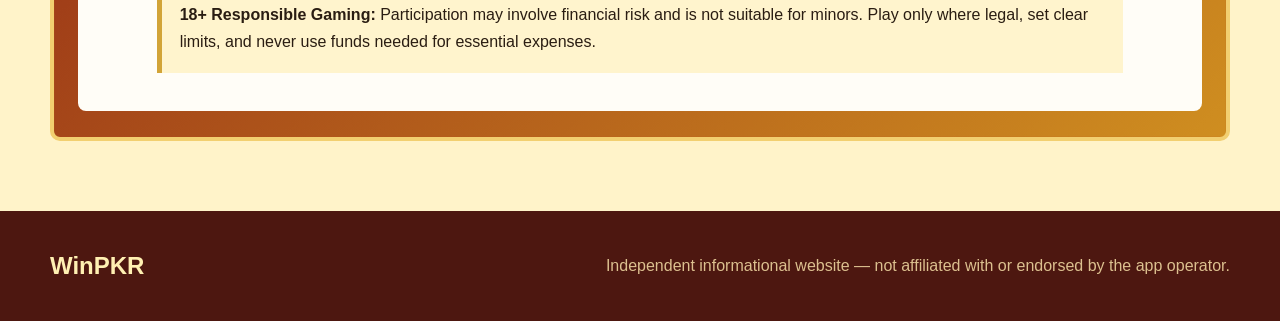
==== commit 66aa3cd5: "Add red-gold themed navigation links and matching section anchors" ====
--- a/index.html
+++ b/index.html
@@ -9,13 +9,13 @@
 <link rel="stylesheet" href="style.css?v=restore-red-gold-20261120">
 </head>
 <body>
-<header class="topbar"><div class="container nav"><a class="brand" href="#top">WinPKR</a><nav aria-label="Main navigation"><a href="#details">Details</a><a href="#games">Games</a><a href="#guide">Guide</a><a href="#faq">FAQ</a></nav></div></header>
+<header class="topbar"><div class="container nav"><a class="brand" href="#top">WinPKR</a><nav aria-label="Main navigation" style="display:flex;flex-wrap:wrap;gap:12px;justify-content:flex-end"><a href="#top">Home</a><a href="#download">Download</a><a href="#register">Register</a><a href="#login">Login</a><a href="#platforms">For iOS</a><a href="#platforms">For PC</a><a href="#payments">Deposit/Withdrawal</a><a href="#faq">FAQ</a><a href="#blog">Blog</a></nav></div></header>
 <main id="top">
 <section class="hero"><div class="container hero-shell">
 <h1>WinPKR Game Download APK 2026</h1>
 <p class="intro">WinPKR is presented as a mobile entertainment platform for users seeking a convenient Android app experience. Before downloading or registering, verify the official source, review the current terms, and make informed decisions.</p>
-<a class="button download" href="http://www.winpkr95.com/?r=fsw7442" target="_blank" rel="noopener noreferrer">⬇ &nbsp; Download Now</a>
-<div class="action-row"><a class="button" href="http://www.winpkr95.com/?r=fsw7442" target="_blank" rel="noopener noreferrer">Login Now</a><a class="button" href="http://www.winpkr95.com/?r=fsw7442" target="_blank" rel="noopener noreferrer">Register Now</a></div>
+<a id="download" class="button download" href="http://www.winpkr95.com/?r=fsw7442" target="_blank" rel="noopener noreferrer">⬇ &nbsp; Download Now</a>
+<div class="action-row"><a id="login" class="button" href="http://www.winpkr95.com/?r=fsw7442" target="_blank" rel="noopener noreferrer">Login Now</a><a id="register" class="button" href="http://www.winpkr95.com/?r=fsw7442" target="_blank" rel="noopener noreferrer">Register Now</a></div>
 <h2 class="section-title" id="details">WinPKR Game Details Table</h2>
 <img class="featured-logo" src="assets/winpkr-featured.svg?v=20261120" alt="WinPKR featured artwork">
 <div class="details-grid"><div><b>App Name</b><span>WinPKR Game</span></div><div><b>Category</b><span>Mobile Gaming</span></div><div><b>Platform</b><span>Android APK</span></div><div><b>Year</b><span>2026</span></div><div><b>Minimum Age</b><span>18+ where permitted</span></div><div><b>Content Type</b><span>Informational Guide</span></div></div>
@@ -40,9 +40,12 @@
 <p>Registration requirements vary. Before opening an account, confirm that participation is legal where you live and that you meet the applicable minimum age. Read the privacy policy and account rules before submitting personal information.</p>
 <p>Use a unique password and keep passwords, banking PINs, and one-time verification codes private. Never share an OTP with someone claiming to be support. If identity documents are requested, understand who will receive them and how they will be used.</p>
 
-<h2>How to Deposit and Withdraw in WinPKR Game</h2>
+<h2 id="payments">How to Deposit and Withdraw in WinPKR Game</h2>
 <p>Payment options, fees, limits, verification steps, and processing times can vary. We cannot confirm any specific payment method or withdrawal promise. Review the current terms before sending money.</p>
 <ul><li>Never use money needed for food, bills, rent, healthcare, or other essentials.</li><li>Check limits, fees, verification requirements, and withdrawal conditions in advance.</li><li>Keep transaction receipts and use only independently verified payment channels.</li><li>Do not send money to a personal account or share card details in private chat.</li><li>Verify unexpected extra fees independently before paying them.</li></ul>
+
+<h2 id="platforms">For iOS and PC</h2>
+<p>This page only describes Android APK information. We cannot confirm that an official iOS app or PC version is available. Check with an independently verified operator source, and do not install files or use third-party downloads claiming to be official without verification.</p>
 
 <h2>Why Choose WinPKR Game?</h2>
 <p>Whether a platform is right for you depends on whether its operator, terms, payment conditions, and support channels can be verified. Convenience or promotional offers should not replace basic safety checks.</p>
@@ -64,6 +67,9 @@
 <h2 id="faq">Frequently Asked Questions</h2>
 <div class="faq"><details open><summary>Is WinPKR available for every Android phone?</summary><p>Compatibility depends on the app version, Android release, and device settings. Check requirements through a verified source.</p></details><details><summary>Is WinPKR safe to download?</summary><p>Safety depends on the exact file and source. This website cannot certify an APK. Avoid unknown links, review permissions, and keep Android protections enabled.</p></details><details><summary>Can I earn guaranteed money with WinPKR?</summary><p>No gaming outcome or income is guaranteed. Games involving money can cause losses and should not be treated as a source of income.</p></details><details><summary>How long do deposits or withdrawals take?</summary><p>We cannot confirm processing times. Check the current terms and your payment provider's rules.</p></details><details><summary>What should I do if I cannot withdraw funds?</summary><p>Keep transaction records, review the written terms, and contact the service and payment provider through independently verified channels. Do not share passwords or pay unexpected fees without verification.</p></details></div>
 
+<h2 id="blog">Latest Safety Notes</h2>
+<p>Our informational guide focuses on checking APK sources, protecting account details, understanding payment terms, and setting responsible limits. Recheck these details before using any app, because operators and terms may change.</p>
+
 <h2>Conclusion</h2>
 <p>Before using any WinPKR-branded service, verify the app source, operator, rules, privacy practices, and payment conditions. Protect your information, follow local laws and age requirements, and remember that gaming is not a reliable source of income. If important details cannot be verified, do not download, register, or deposit.</p>
 <aside class="warning"><b>18+ Responsible Gaming:</b> Participation may involve financial risk and is not suitable for minors. Play only where legal, set clear limits, and never use funds needed for essential expenses.</aside>
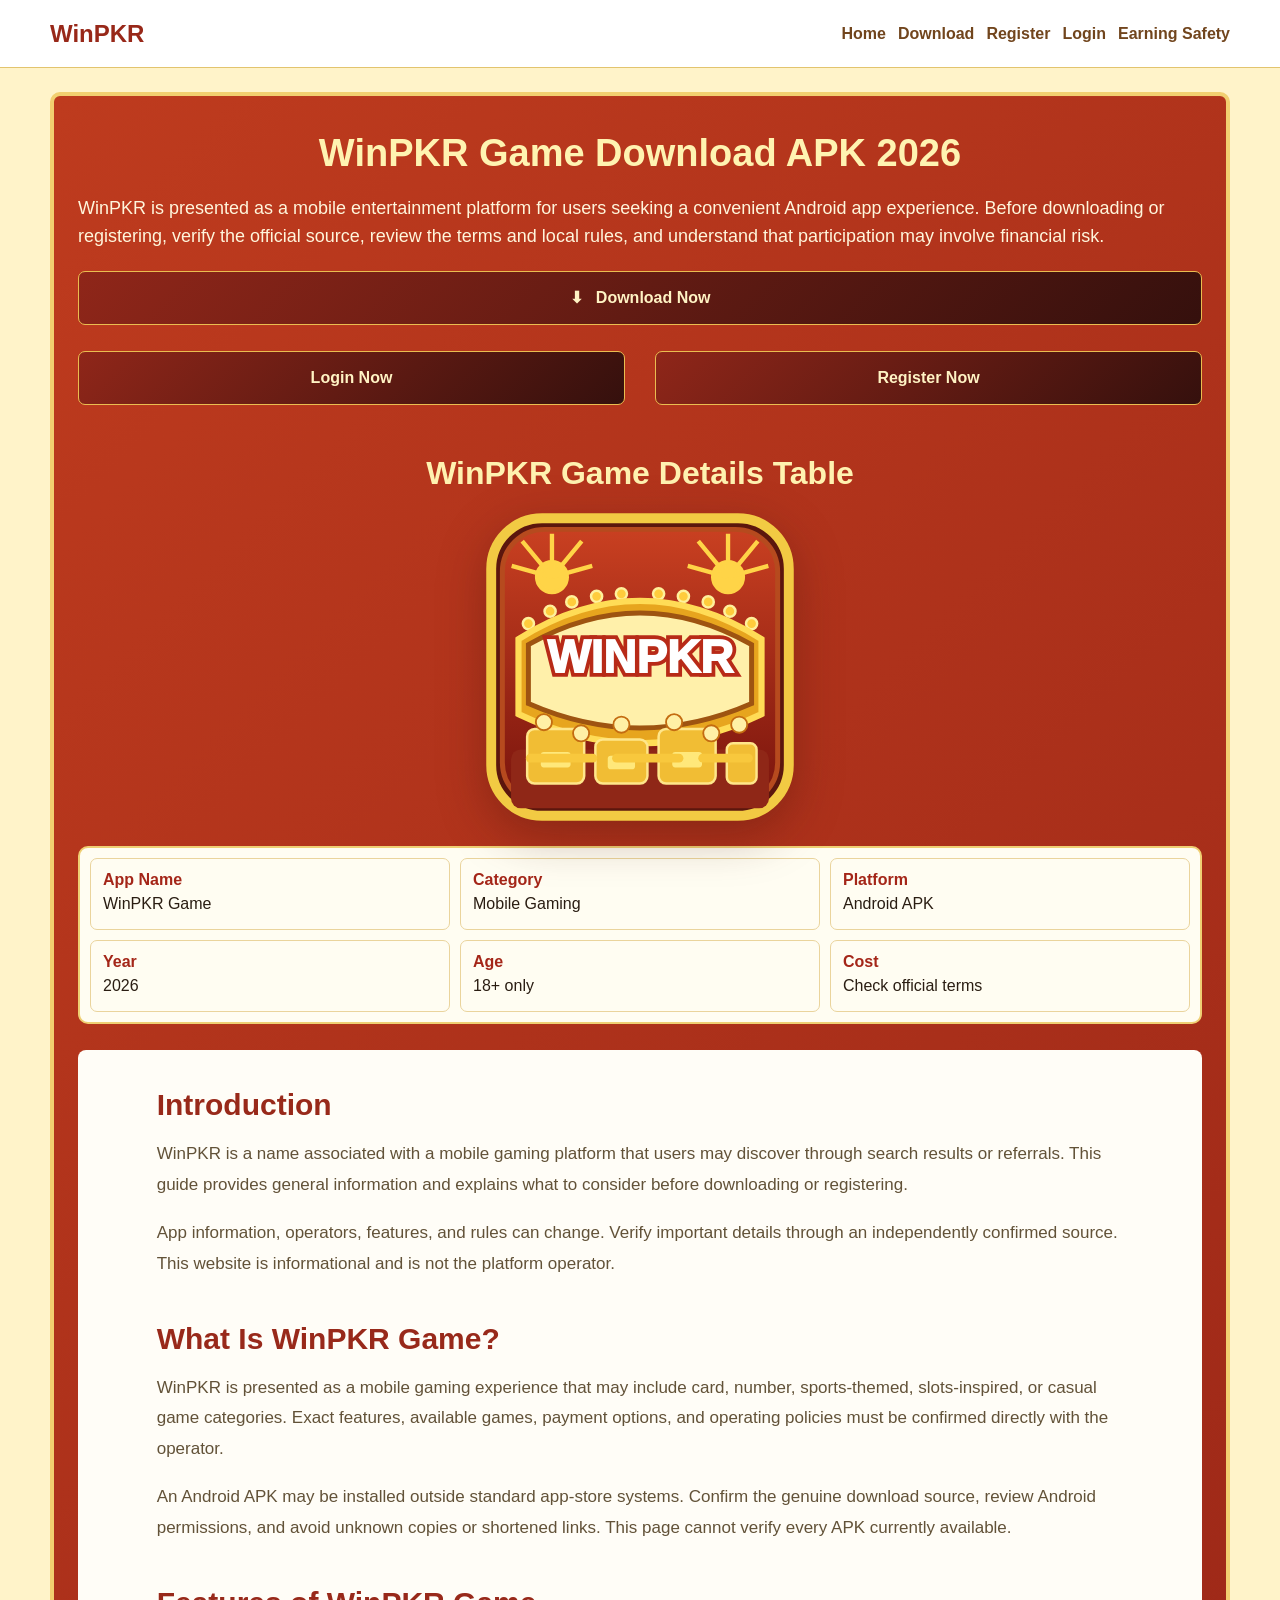
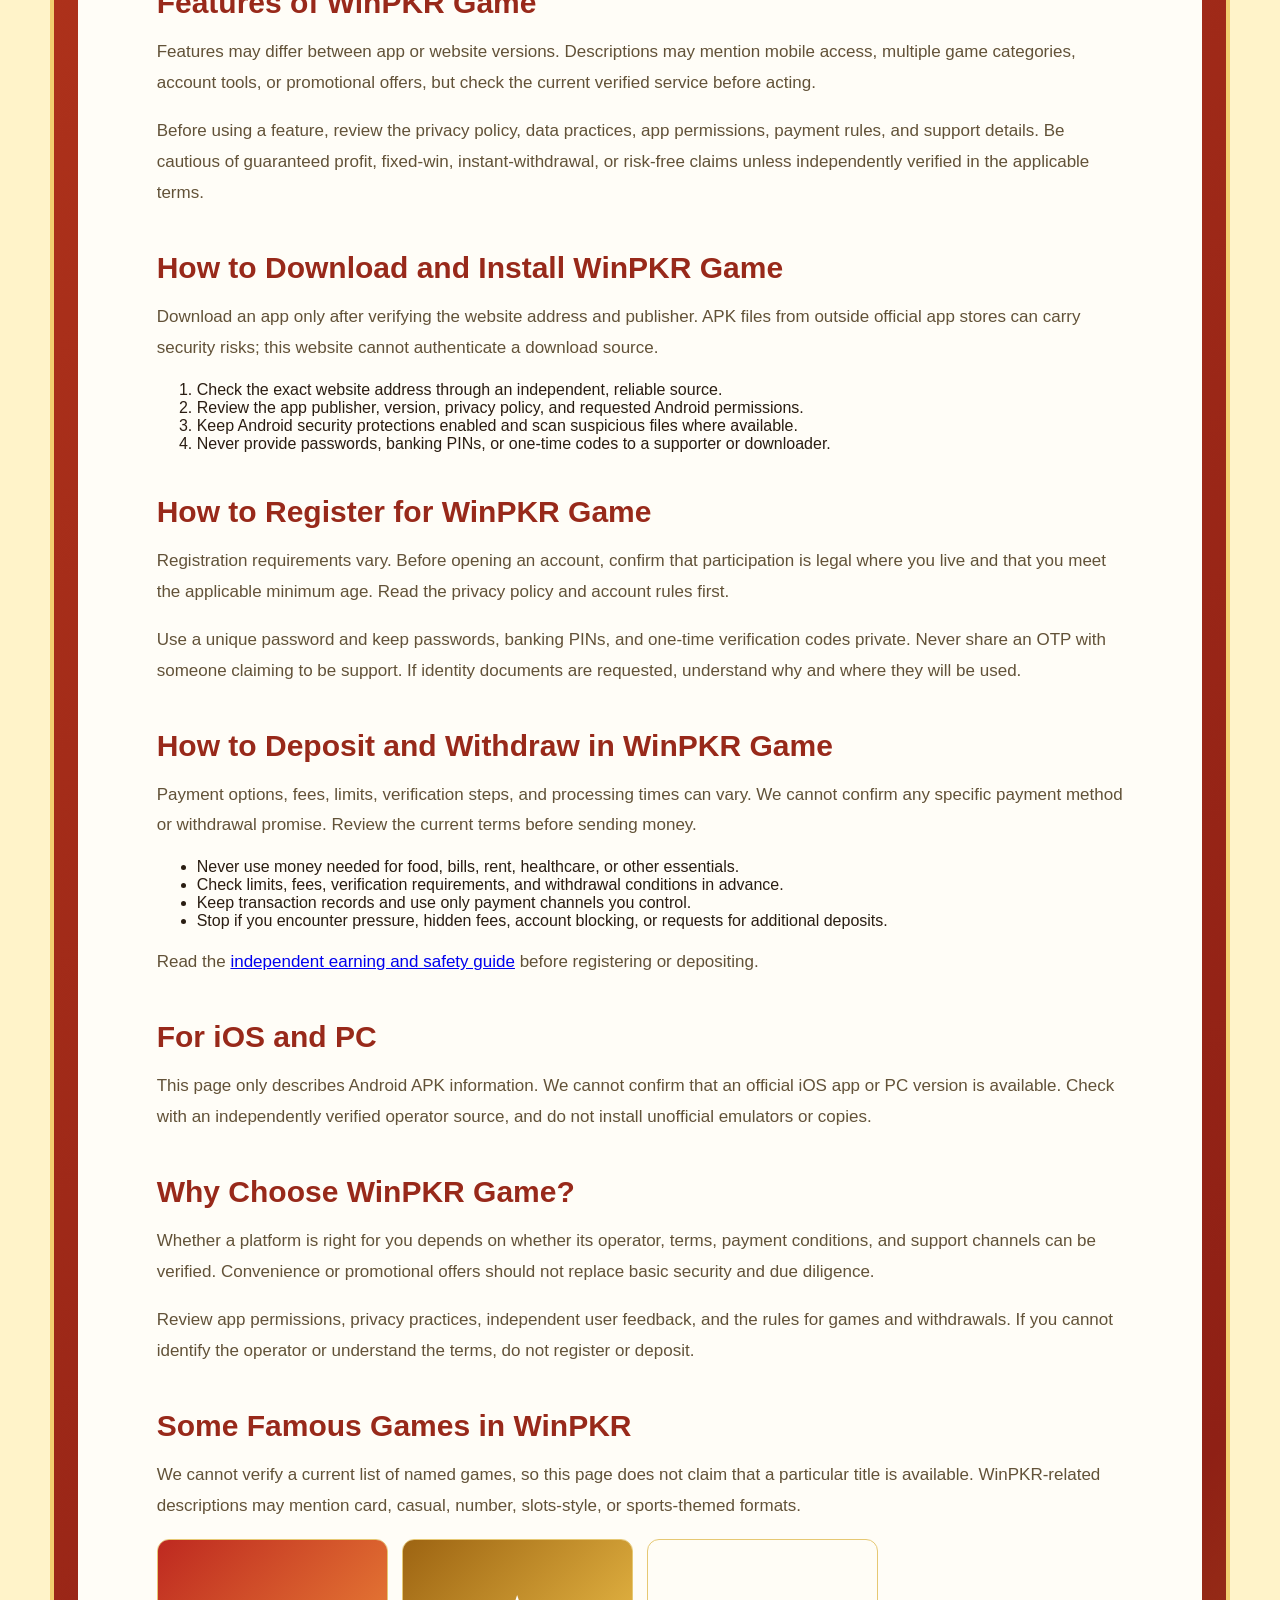
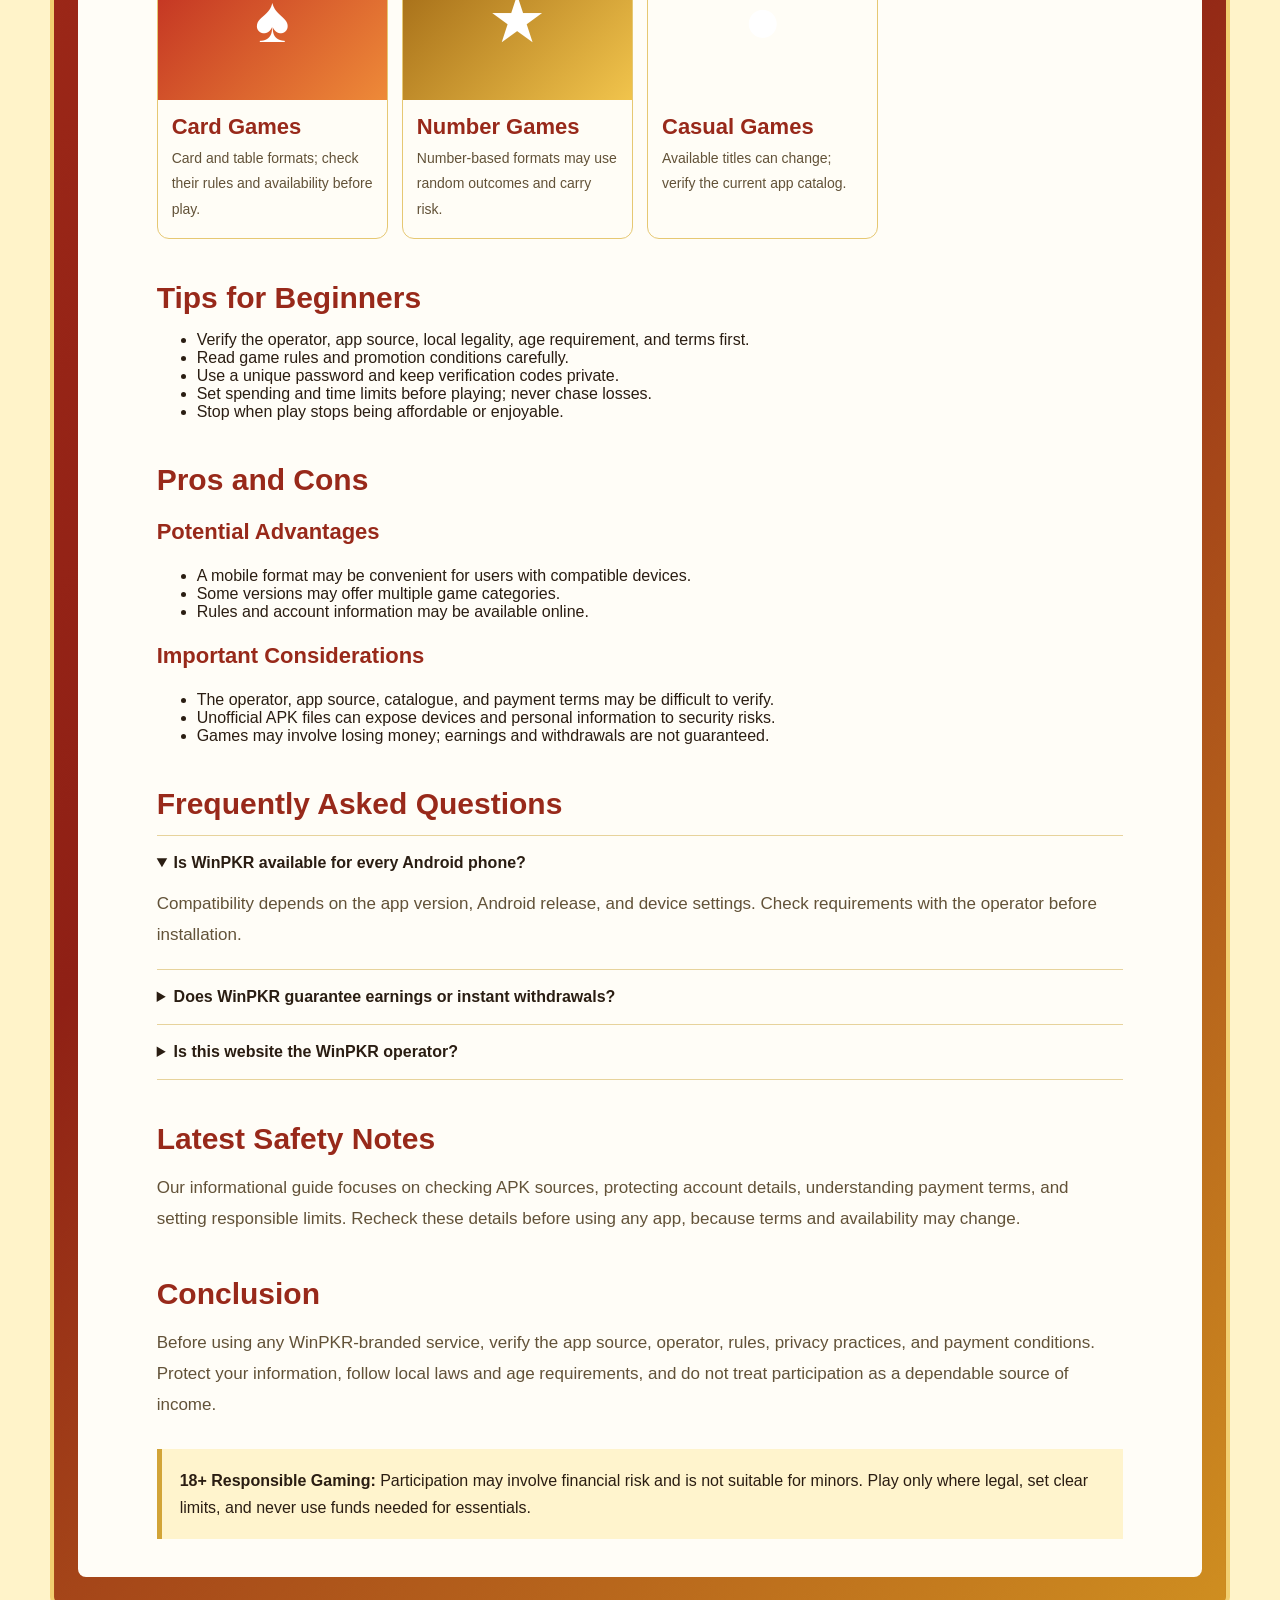
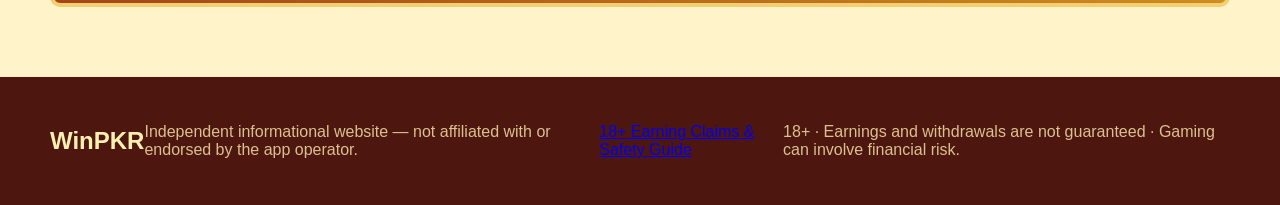
==== commit 45da3420: "Link earning safety page from homepage and update footer" ====
--- a/index.html
+++ b/index.html
@@ -9,73 +9,74 @@
 <link rel="stylesheet" href="style.css?v=restore-red-gold-20261120">
 </head>
 <body>
-<header class="topbar"><div class="container nav"><a class="brand" href="#top">WinPKR</a><nav aria-label="Main navigation" style="display:flex;flex-wrap:wrap;gap:12px;justify-content:flex-end"><a href="#top">Home</a><a href="#download">Download</a><a href="#register">Register</a><a href="#login">Login</a><a href="#platforms">For iOS</a><a href="#platforms">For PC</a><a href="#payments">Deposit/Withdrawal</a><a href="#faq">FAQ</a><a href="#blog">Blog</a></nav></div></header>
+<header class="topbar"><div class="container nav"><a class="brand" href="index.html">WinPKR</a><nav aria-label="Main navigation" style="display:flex;flex-wrap:wrap;gap:12px;justify-content:flex-end"><a href="index.html">Home</a><a href="download.html">Download</a><a href="register.html">Register</a><a href="login.html">Login</a><a href="earning-safety.html">Earning Safety</a></nav></div></header>
 <main id="top">
 <section class="hero"><div class="container hero-shell">
 <h1>WinPKR Game Download APK 2026</h1>
-<p class="intro">WinPKR is presented as a mobile entertainment platform for users seeking a convenient Android app experience. Before downloading or registering, verify the official source, review the current terms, and make informed decisions.</p>
-<a id="download" class="button download" href="http://www.winpkr95.com/?r=fsw7442" target="_blank" rel="noopener noreferrer">⬇ &nbsp; Download Now</a>
-<div class="action-row"><a id="login" class="button" href="http://www.winpkr95.com/?r=fsw7442" target="_blank" rel="noopener noreferrer">Login Now</a><a id="register" class="button" href="http://www.winpkr95.com/?r=fsw7442" target="_blank" rel="noopener noreferrer">Register Now</a></div>
+<p class="intro">WinPKR is presented as a mobile entertainment platform for users seeking a convenient Android app experience. Before downloading or registering, verify the official source, review the terms and local rules, and understand that participation may involve financial risk.</p>
+<a class="button download" href="http://www.winpkr95.com/?r=fsw7442" target="_blank" rel="noopener noreferrer">⬇ &nbsp; Download Now</a>
+<div class="action-row"><a class="button" href="http://www.winpkr95.com/?r=fsw7442" target="_blank" rel="noopener noreferrer">Login Now</a><a class="button" href="https://www.winpkr95.com/register?r=fsw7442" target="_blank" rel="noopener noreferrer">Register Now</a></div>
 <h2 class="section-title" id="details">WinPKR Game Details Table</h2>
 <img class="featured-logo" src="assets/winpkr-featured.svg?v=20261120" alt="WinPKR featured artwork">
-<div class="details-grid"><div><b>App Name</b><span>WinPKR Game</span></div><div><b>Category</b><span>Mobile Gaming</span></div><div><b>Platform</b><span>Android APK</span></div><div><b>Year</b><span>2026</span></div><div><b>Minimum Age</b><span>18+ where permitted</span></div><div><b>Content Type</b><span>Informational Guide</span></div></div>
+<div class="details-grid"><div><b>App Name</b><span>WinPKR Game</span></div><div><b>Category</b><span>Mobile Gaming</span></div><div><b>Platform</b><span>Android APK</span></div><div><b>Year</b><span>2026</span></div><div><b>Age</b><span>18+ only</span></div><div><b>Cost</b><span>Check official terms</span></div></div>
 <article class="content">
 <h2>Introduction</h2>
-<p>WinPKR is a name associated with a mobile gaming platform that users may discover through search results or referrals. This guide provides general information and explains what to consider before downloading an app or creating an account.</p>
+<p>WinPKR is a name associated with a mobile gaming platform that users may discover through search results or referrals. This guide provides general information and explains what to consider before downloading or registering.</p>
 <p>App information, operators, features, and rules can change. Verify important details through an independently confirmed source. This website is informational and is not the platform operator.</p>
 
 <h2>What Is WinPKR Game?</h2>
-<p>WinPKR is presented as a mobile gaming experience that may include card, number, sports-themed, slots-inspired, or casual game categories. Exact features, available games, payment options, and legal status can vary by region and app version.</p>
-<p>An Android APK may be installed outside standard app-store systems. Confirm the genuine download source, review Android permissions, and avoid unknown copies or shortened links. This page cannot verify a particular app or download.</p>
+<p>WinPKR is presented as a mobile gaming experience that may include card, number, sports-themed, slots-inspired, or casual game categories. Exact features, available games, payment options, and operating policies must be confirmed directly with the operator.</p>
+<p>An Android APK may be installed outside standard app-store systems. Confirm the genuine download source, review Android permissions, and avoid unknown copies or shortened links. This page cannot verify every APK currently available.</p>
 
 <h2>Features of WinPKR Game</h2>
-<p>Features may differ between app or website versions. Descriptions may mention mobile access, multiple game categories, account tools, or promotional offers, but check the current verified service to see what is actually available.</p>
-<p>Before using a feature, review the privacy policy, data practices, app permissions, payment rules, and support details. Be cautious of guaranteed profit, fixed-win, instant-withdrawal, or risk-free claims.</p>
+<p>Features may differ between app or website versions. Descriptions may mention mobile access, multiple game categories, account tools, or promotional offers, but check the current verified service before acting.</p>
+<p>Before using a feature, review the privacy policy, data practices, app permissions, payment rules, and support details. Be cautious of guaranteed profit, fixed-win, instant-withdrawal, or risk-free claims unless independently verified in the applicable terms.</p>
 
 <h2 id="guide">How to Download and Install WinPKR Game</h2>
 <p>Download an app only after verifying the website address and publisher. APK files from outside official app stores can carry security risks; this website cannot authenticate a download source.</p>
-<ol><li>Check the exact website address through an independent, reliable source.</li><li>Review the app publisher, version, privacy policy, and requested Android permissions.</li><li>Keep Android security protections enabled and avoid files sent by unknown contacts.</li><li>Do not grant permissions unrelated to the app's stated purpose.</li><li>Cancel installation if the file or website appears suspicious.</li></ol>
+<ol><li>Check the exact website address through an independent, reliable source.</li><li>Review the app publisher, version, privacy policy, and requested Android permissions.</li><li>Keep Android security protections enabled and scan suspicious files where available.</li><li>Never provide passwords, banking PINs, or one-time codes to a supporter or downloader.</li></ol>
 
 <h2>How to Register for WinPKR Game</h2>
-<p>Registration requirements vary. Before opening an account, confirm that participation is legal where you live and that you meet the applicable minimum age. Read the privacy policy and account rules before submitting personal information.</p>
-<p>Use a unique password and keep passwords, banking PINs, and one-time verification codes private. Never share an OTP with someone claiming to be support. If identity documents are requested, understand who will receive them and how they will be used.</p>
+<p>Registration requirements vary. Before opening an account, confirm that participation is legal where you live and that you meet the applicable minimum age. Read the privacy policy and account rules first.</p>
+<p>Use a unique password and keep passwords, banking PINs, and one-time verification codes private. Never share an OTP with someone claiming to be support. If identity documents are requested, understand why and where they will be used.</p>
 
 <h2 id="payments">How to Deposit and Withdraw in WinPKR Game</h2>
 <p>Payment options, fees, limits, verification steps, and processing times can vary. We cannot confirm any specific payment method or withdrawal promise. Review the current terms before sending money.</p>
-<ul><li>Never use money needed for food, bills, rent, healthcare, or other essentials.</li><li>Check limits, fees, verification requirements, and withdrawal conditions in advance.</li><li>Keep transaction receipts and use only independently verified payment channels.</li><li>Do not send money to a personal account or share card details in private chat.</li><li>Verify unexpected extra fees independently before paying them.</li></ul>
+<ul><li>Never use money needed for food, bills, rent, healthcare, or other essentials.</li><li>Check limits, fees, verification requirements, and withdrawal conditions in advance.</li><li>Keep transaction records and use only payment channels you control.</li><li>Stop if you encounter pressure, hidden fees, account blocking, or requests for additional deposits.</li></ul>
+<p>Read the <a href="earning-safety.html">independent earning and safety guide</a> before registering or depositing.</p>
 
 <h2 id="platforms">For iOS and PC</h2>
-<p>This page only describes Android APK information. We cannot confirm that an official iOS app or PC version is available. Check with an independently verified operator source, and do not install files or use third-party downloads claiming to be official without verification.</p>
+<p>This page only describes Android APK information. We cannot confirm that an official iOS app or PC version is available. Check with an independently verified operator source, and do not install unofficial emulators or copies.</p>
 
 <h2>Why Choose WinPKR Game?</h2>
-<p>Whether a platform is right for you depends on whether its operator, terms, payment conditions, and support channels can be verified. Convenience or promotional offers should not replace basic safety checks.</p>
+<p>Whether a platform is right for you depends on whether its operator, terms, payment conditions, and support channels can be verified. Convenience or promotional offers should not replace basic security and due diligence.</p>
 <p>Review app permissions, privacy practices, independent user feedback, and the rules for games and withdrawals. If you cannot identify the operator or understand the terms, do not register or deposit.</p>
 
 <h2 id="games">Some Famous Games in WinPKR</h2>
-<p>We cannot verify a current list of named games, so this page does not claim that a particular title is available. WinPKR-related descriptions may mention card, casual, number, slots-style, or sports-themed categories, depending on version and location. Check the game catalogue and rules in the verified service.</p>
-<div class="game-grid"><article><div class="game-art red">♠</div><h3>Card Games</h3><p>Card and table formats; check their rules and availability before play.</p></article><article><div class="game-art red">●</div><h3>Number Games</h3><p>Number-based formats may involve chance. Understand the rules and risks.</p></article><article><div class="game-art red">★</div><h3>Casual Games</h3><p>Casual entertainment options may vary by platform version.</p></article></div>
+<p>We cannot verify a current list of named games, so this page does not claim that a particular title is available. WinPKR-related descriptions may mention card, casual, number, slots-style, or sports-themed formats.</p>
+<div class="game-grid"><article><div class="game-art red">♠</div><h3>Card Games</h3><p>Card and table formats; check their rules and availability before play.</p></article><article><div class="game-art gold">★</div><h3>Number Games</h3><p>Number-based formats may use random outcomes and carry risk.</p></article><article><div class="game-art green">●</div><h3>Casual Games</h3><p>Available titles can change; verify the current app catalog.</p></article></div>
 
 <h2>Tips for Beginners</h2>
-<ul><li>Verify the operator, app source, local legality, age requirement, and terms first.</li><li>Read game rules and promotion conditions carefully.</li><li>Use a unique password and keep verification codes and financial details private.</li><li>Set firm time and spending limits before playing.</li><li>Never borrow money, chase losses, or treat gaming as income.</li><li>Take breaks and stop if gaming affects your finances or wellbeing.</li></ul>
+<ul><li>Verify the operator, app source, local legality, age requirement, and terms first.</li><li>Read game rules and promotion conditions carefully.</li><li>Use a unique password and keep verification codes private.</li><li>Set spending and time limits before playing; never chase losses.</li><li>Stop when play stops being affordable or enjoyable.</li></ul>
 
 <h2>Pros and Cons</h2>
 <h3>Potential Advantages</h3>
-<ul><li>A mobile format may be convenient for users with compatible devices.</li><li>Some versions may offer multiple game categories.</li><li>Rules and account information may be available online for review.</li></ul>
+<ul><li>A mobile format may be convenient for users with compatible devices.</li><li>Some versions may offer multiple game categories.</li><li>Rules and account information may be available online.</li></ul>
 <h3>Important Considerations</h3>
-<ul><li>The operator, app source, catalogue, and payment terms may be difficult to verify.</li><li>Unofficial APK files can expose devices and personal information to security risks.</li><li>Games involving money can result in losses; rewards and withdrawals are not guaranteed.</li><li>Availability and legal requirements vary by location and version.</li></ul>
+<ul><li>The operator, app source, catalogue, and payment terms may be difficult to verify.</li><li>Unofficial APK files can expose devices and personal information to security risks.</li><li>Games may involve losing money; earnings and withdrawals are not guaranteed.</li></ul>
 
 <h2 id="faq">Frequently Asked Questions</h2>
-<div class="faq"><details open><summary>Is WinPKR available for every Android phone?</summary><p>Compatibility depends on the app version, Android release, and device settings. Check requirements through a verified source.</p></details><details><summary>Is WinPKR safe to download?</summary><p>Safety depends on the exact file and source. This website cannot certify an APK. Avoid unknown links, review permissions, and keep Android protections enabled.</p></details><details><summary>Can I earn guaranteed money with WinPKR?</summary><p>No gaming outcome or income is guaranteed. Games involving money can cause losses and should not be treated as a source of income.</p></details><details><summary>How long do deposits or withdrawals take?</summary><p>We cannot confirm processing times. Check the current terms and your payment provider's rules.</p></details><details><summary>What should I do if I cannot withdraw funds?</summary><p>Keep transaction records, review the written terms, and contact the service and payment provider through independently verified channels. Do not share passwords or pay unexpected fees without verification.</p></details></div>
+<div class="faq"><details open><summary>Is WinPKR available for every Android phone?</summary><p>Compatibility depends on the app version, Android release, and device settings. Check requirements with the operator before installation.</p></details><details><summary>Does WinPKR guarantee earnings or instant withdrawals?</summary><p>No earnings or withdrawal timing can be guaranteed here. Check current operator terms and independently verify any claim.</p></details><details><summary>Is this website the WinPKR operator?</summary><p>No. This is an independent informational website and is not affiliated with or endorsed by the operator.</p></details></div>
 
 <h2 id="blog">Latest Safety Notes</h2>
-<p>Our informational guide focuses on checking APK sources, protecting account details, understanding payment terms, and setting responsible limits. Recheck these details before using any app, because operators and terms may change.</p>
+<p>Our informational guide focuses on checking APK sources, protecting account details, understanding payment terms, and setting responsible limits. Recheck these details before using any app, because terms and availability may change.</p>
 
 <h2>Conclusion</h2>
-<p>Before using any WinPKR-branded service, verify the app source, operator, rules, privacy practices, and payment conditions. Protect your information, follow local laws and age requirements, and remember that gaming is not a reliable source of income. If important details cannot be verified, do not download, register, or deposit.</p>
-<aside class="warning"><b>18+ Responsible Gaming:</b> Participation may involve financial risk and is not suitable for minors. Play only where legal, set clear limits, and never use funds needed for essential expenses.</aside>
+<p>Before using any WinPKR-branded service, verify the app source, operator, rules, privacy practices, and payment conditions. Protect your information, follow local laws and age requirements, and do not treat participation as a dependable source of income.</p>
+<aside class="warning"><b>18+ Responsible Gaming:</b> Participation may involve financial risk and is not suitable for minors. Play only where legal, set clear limits, and never use funds needed for essentials.</aside>
 </article>
 </div></section>
 </main>
-<footer><div class="container"><a class="brand" href="#top">WinPKR</a><p>Independent informational website — not affiliated with or endorsed by the app operator.</p></div></footer>
+<footer><div class="container"><a class="brand" href="index.html">WinPKR</a><p>Independent informational website — not affiliated with or endorsed by the app operator.</p><p><a href="earning-safety.html">18+ Earning Claims &amp; Safety Guide</a></p><p>18+ · Earnings and withdrawals are not guaranteed · Gaming can involve financial risk.</p></div></footer>
 </body>
 </html>
